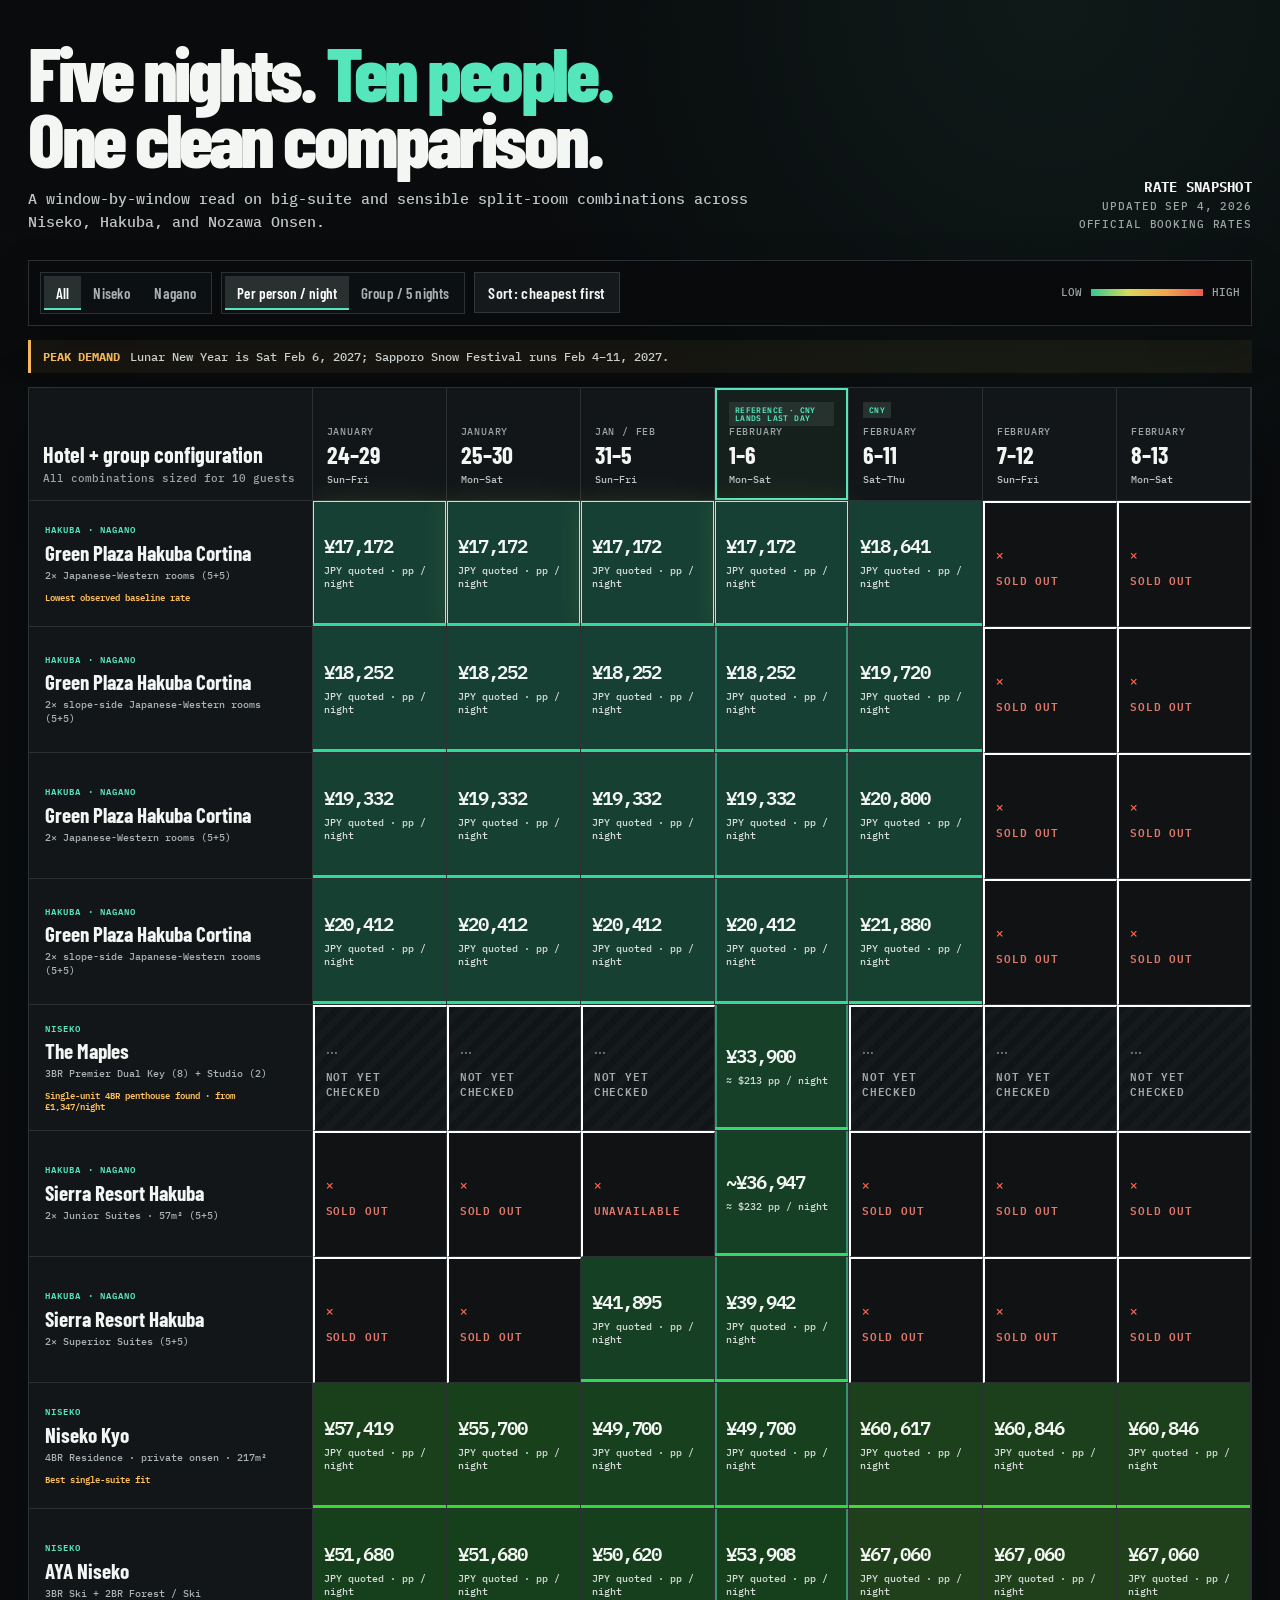
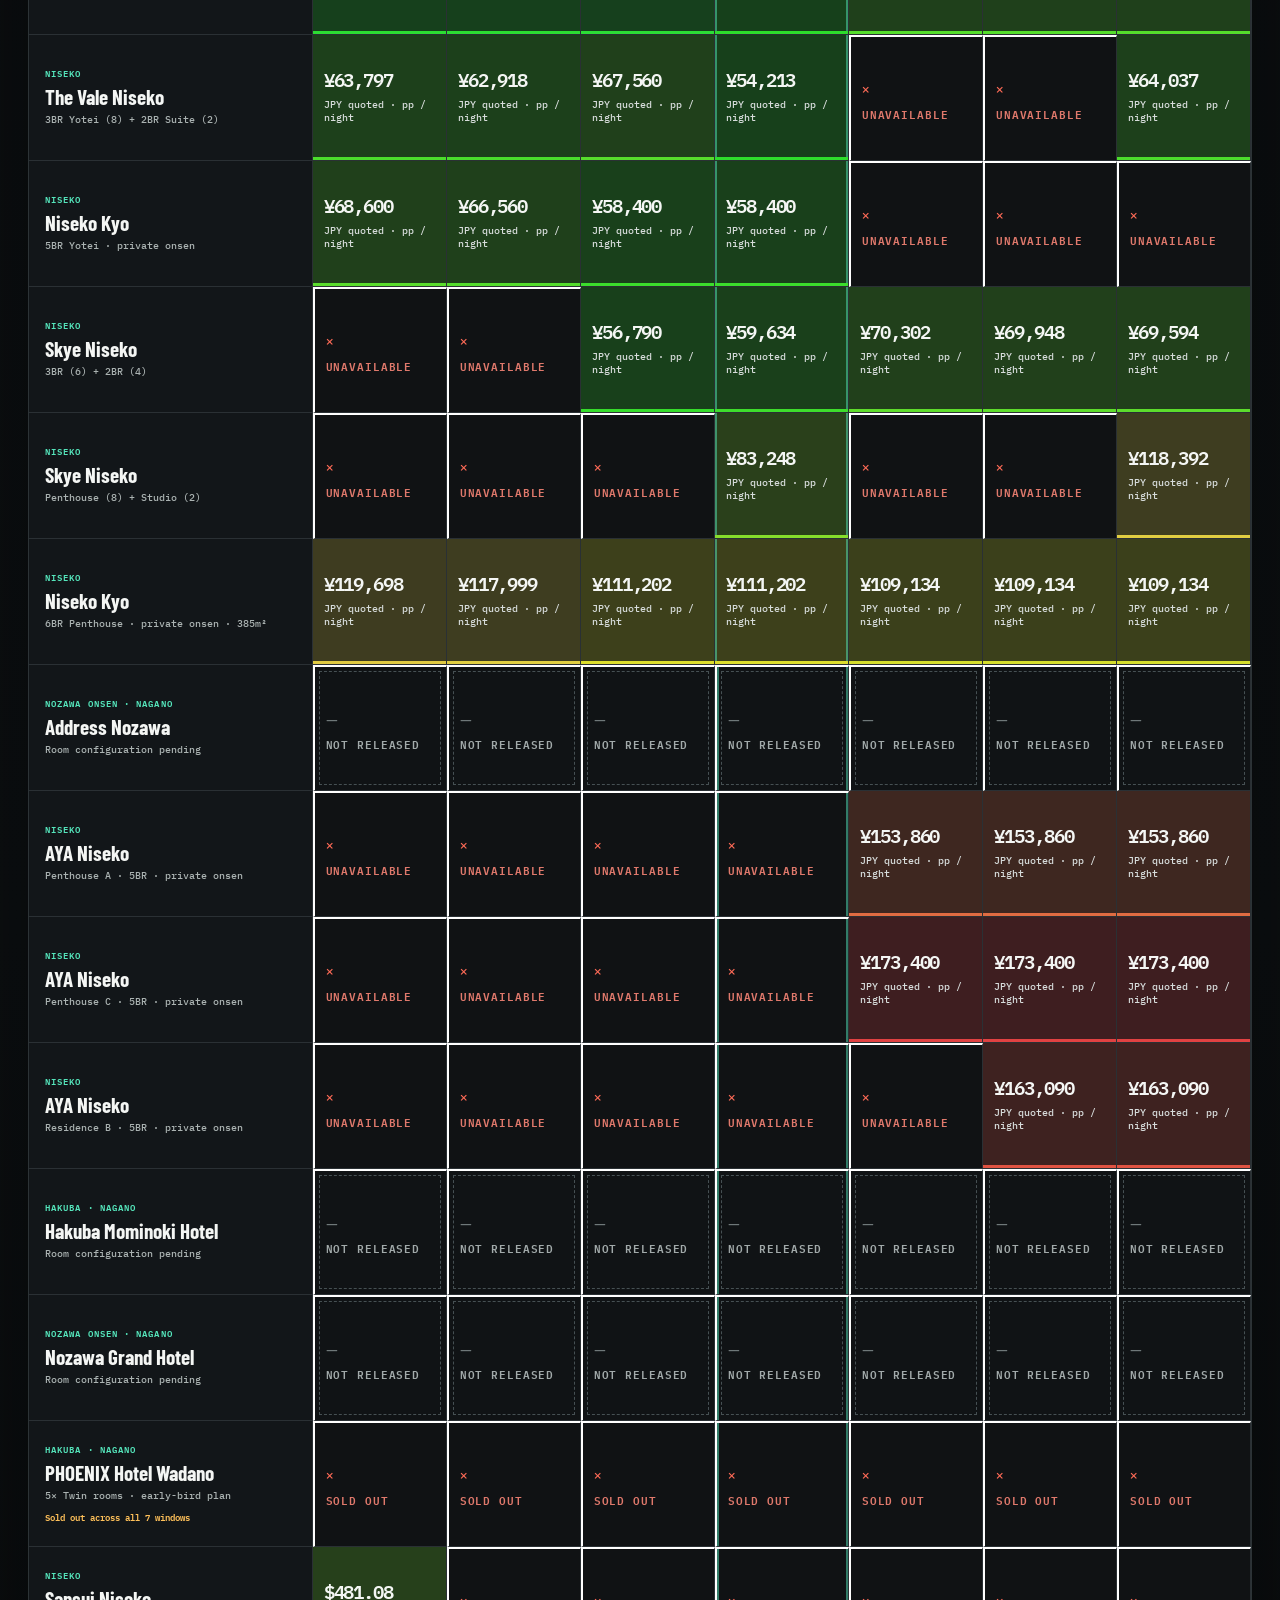
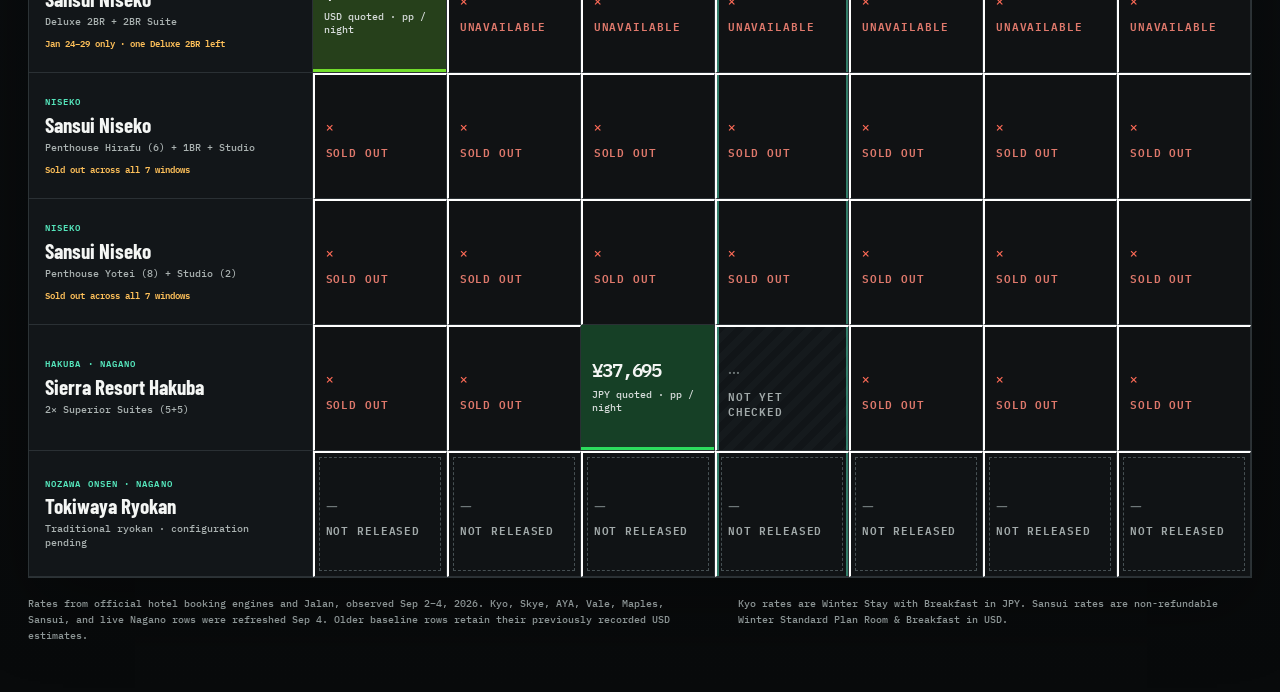
==== public/japow27/index.html @ 4ab43d2c "Add ski hotel price viewer page at /japow27 Serves the standalone HTML viewer from public/japow27/in" ====
<!doctype html>
<html lang="en">
<head>
  <meta charset="utf-8" />
  <meta name="viewport" content="width=device-width, initial-scale=1, viewport-fit=cover" />
  <meta name="color-scheme" content="dark" />
  <link rel="icon" href="data:," />
  <title>Ski Hotel Window Price Viewer</title>
  <link rel="preconnect" href="https://fonts.googleapis.com">
  <link rel="preconnect" href="https://fonts.gstatic.com" crossorigin>
  <link href="https://fonts.googleapis.com/css2?family=Barlow+Condensed:wght@500;600;700;800&family=IBM+Plex+Mono:wght@400;500;600&display=swap" rel="stylesheet">
  <style>
    :root{--bg:#090b0d;--panel:#111519;--ink:#f4f6f4;--muted:#9ca5a5;--line:#2a3034;--teal:#55e6bc;--lime:#c6f55f;--amber:#ffc15a;--red:#ff6b57;--sans:"Barlow Condensed",ui-sans-serif,system-ui,sans-serif;--mono:"IBM Plex Mono",ui-monospace,monospace}
    *{box-sizing:border-box}html{background:var(--bg)}body{margin:0;background:radial-gradient(circle at 82% 0%,rgba(40,94,77,.18),transparent 34rem),linear-gradient(#090b0d,#0b0e10 65%,#080a0b);color:var(--ink);font-family:var(--sans);min-height:100vh}button,select{font:inherit}button{color:inherit}.shell{width:min(1480px,100%);margin:0 auto;padding:38px 28px 48px}
    .intro{display:grid;grid-template-columns:minmax(0,1fr) auto;align-items:end;gap:24px;margin-bottom:26px}h1{font-size:clamp(42px,6vw,78px);line-height:.86;letter-spacing:-.045em;margin:0;max-width:820px;font-weight:800}h1 span{color:var(--teal)}.dek{margin:17px 0 0;max-width:720px;color:#c0c7c6;font:500 15px/1.55 var(--mono)}.snapshot{text-align:right;color:var(--muted);font:500 11px/1.6 var(--mono);text-transform:uppercase;letter-spacing:.08em}.snapshot strong{display:block;color:var(--ink);font-size:14px;letter-spacing:.02em}
    .controls{position:sticky;top:0;z-index:20;background:rgba(9,11,13,.9);backdrop-filter:blur(16px);border:1px solid var(--line);padding:11px;display:flex;align-items:center;justify-content:space-between;gap:12px;margin-bottom:14px;box-shadow:0 18px 45px rgba(0,0,0,.22)}.control-groups{display:flex;gap:9px;flex-wrap:wrap;align-items:center}.seg{display:inline-flex;padding:3px;background:#0d1012;border:1px solid #2b3235}.seg button{border:0;background:transparent;color:#a9b1b1;padding:8px 12px;cursor:pointer;font-size:15px;font-weight:600;letter-spacing:.01em}.seg button.active{background:#28312f;color:#fff;box-shadow:inset 0 -2px var(--teal)}.sort-btn{border:1px solid #30373a;background:#15191c;padding:10px 13px;cursor:pointer;font-weight:600;letter-spacing:.02em}.sort-btn:hover,.seg button:hover{color:var(--teal)}.legend{display:flex;align-items:center;gap:9px;color:var(--muted);font:500 11px/1 var(--mono);white-space:nowrap}.legend-bar{width:112px;height:7px;background:linear-gradient(90deg,#34c994,#d7da59,#f2a64d,#ef5a4d)}
    .peak-note{display:flex;align-items:center;gap:10px;border-left:3px solid var(--amber);padding:8px 12px;margin:0 0 14px;color:#d7dcdb;font:500 12px/1.45 var(--mono);background:rgba(255,193,90,.06)}.peak-note strong{color:var(--amber)}.mobile-window{display:none;margin-bottom:12px}.mobile-window label{display:block;color:var(--muted);font:600 11px/1 var(--mono);text-transform:uppercase;letter-spacing:.08em;margin-bottom:7px}.mobile-window select{width:100%;background:#171c20;color:#fff;border:1px solid #394246;padding:12px;font-family:var(--mono);font-size:13px}
    .grid-wrap{border:1px solid #2c3336;background:rgba(15,18,21,.92);box-shadow:0 30px 70px rgba(0,0,0,.3);overflow:clip}.hotel-grid{display:grid;grid-template-columns:minmax(270px,1.65fr) repeat(7,minmax(125px,.78fr));min-width:1180px}.corner,.window-head{min-height:96px;background:#121619;border-right:1px solid var(--line);border-bottom:1px solid var(--line);padding:14px}.corner{position:sticky;left:0;z-index:4;display:flex;flex-direction:column;justify-content:flex-end;background:#121619}.corner b{font-size:22px}.corner span{font:500 11px/1.4 var(--mono);color:var(--muted);margin-top:4px}.window-head{position:relative;display:flex;flex-direction:column;justify-content:flex-end}.window-head.reference{box-shadow:inset 0 0 0 2px var(--teal);background:#15201d}.window-head .month{color:var(--muted);font:500 10px/1.2 var(--mono);text-transform:uppercase;letter-spacing:.08em}.window-head .dates{font-size:24px;line-height:1;font-weight:700;margin-top:5px}.window-head .days{color:#bdc4c3;font:500 10px/1.3 var(--mono);margin-top:6px}.tag{align-self:flex-start;margin-bottom:auto;background:#26322e;color:var(--teal);padding:4px 6px;font:600 8px/1 var(--mono);text-transform:uppercase;letter-spacing:.05em}
    .row-label{position:sticky;left:0;z-index:3;min-height:126px;background:#121619;border-right:1px solid var(--line);border-bottom:1px solid var(--line);padding:15px 16px;display:flex;flex-direction:column;justify-content:center}.row-label .region{color:var(--teal);font:600 9px/1.2 var(--mono);letter-spacing:.12em;text-transform:uppercase}.row-label h2{font-size:21px;line-height:1.05;margin:7px 0 5px;font-weight:700}.row-label p{font:500 10px/1.35 var(--mono);color:#abb3b2;margin:0}.flag{margin-top:9px;color:var(--amber);font:600 9px/1.25 var(--mono)}
    .cell{min-height:126px;border-right:1px solid var(--line);border-bottom:1px solid var(--line);padding:11px;position:relative;display:flex;flex-direction:column;justify-content:center;align-items:flex-start;text-align:left;overflow:hidden}button.cell{width:100%;font-family:inherit;cursor:pointer}.cell.reference{box-shadow:inset 2px 0 rgba(85,230,188,.5),inset -2px 0 rgba(85,230,188,.5)}.cell.priced{border-top:0;border-left:0;background:color-mix(in srgb,var(--heat) 22%,#101416);transition:background .18s ease,filter .18s ease}.cell.priced::after{content:"";position:absolute;inset:auto 0 0;height:3px;background:var(--heat)}.cell.priced:hover,.cell.priced:focus-visible{background:color-mix(in srgb,var(--heat) 36%,#101416);outline:2px solid #fff;outline-offset:-2px;z-index:2}.cell.cheapest{box-shadow:inset 0 0 0 1px var(--lime),0 0 26px rgba(198,245,95,.12)}.cell .price{font:600 19px/1 var(--mono);letter-spacing:-.055em;white-space:nowrap}.cell .approx{font:500 10px/1.3 var(--mono);color:#d7dcdb;margin-top:8px}.cell .state{font:600 11px/1.35 var(--mono);text-transform:uppercase;letter-spacing:.08em;color:#a2aaaa}.cell .state-icon{font-size:20px;margin-bottom:7px;color:#6f7879}.cell.checking{background:repeating-linear-gradient(135deg,#111518 0,#111518 7px,#151a1d 7px,#151a1d 14px)}.cell.unreleased{background:#101315;outline:1px dashed #465053;outline-offset:-7px}.cell.soldout,.cell.unavailable{background:#101214}.cell.soldout .state,.cell.unavailable .state{color:#e0796c}.cell.soldout .state-icon,.cell.unavailable .state-icon{color:var(--red)}.empty{display:none;padding:40px;text-align:center;color:var(--muted);font:500 13px/1.5 var(--mono)}.empty.show{display:block}
    footer{display:flex;justify-content:space-between;gap:30px;margin-top:18px;color:#8d9696;font:500 10px/1.6 var(--mono)}footer p{margin:0;max-width:680px}.detail-backdrop{position:fixed;inset:0;background:rgba(0,0,0,.67);z-index:50;opacity:0;visibility:hidden;pointer-events:none;transition:opacity .2s,visibility 0s .2s}.detail-backdrop.open{opacity:1;visibility:visible;pointer-events:auto;transition:opacity .2s}.detail{position:absolute;right:0;top:0;width:min(520px,100%);height:100%;background:#111518;border-left:1px solid #394246;box-shadow:-24px 0 70px rgba(0,0,0,.48);padding:26px;overflow:auto;transform:translateX(100%);transition:transform .25s ease}.open .detail{transform:none}.close{float:right;width:38px;height:38px;border:1px solid #3a4245;background:#161b1e;cursor:pointer;font:500 20px/1 var(--mono)}.detail-kicker{color:var(--teal);font:600 10px/1 var(--mono);letter-spacing:.12em;text-transform:uppercase;margin:8px 0 14px}.detail h2{font-size:40px;line-height:.95;margin:0 50px 8px 0;letter-spacing:-.025em}.detail .config{font:500 13px/1.5 var(--mono);color:#b6bdbc;margin:0 0 24px}.detail-hero{border-top:1px solid #394246;border-bottom:1px solid #394246;padding:21px 0;margin-bottom:20px}.detail-hero .big{font:600 34px/1 var(--mono);color:var(--ink);letter-spacing:-.05em}.detail-hero .sub{margin-top:9px;font:500 11px/1.4 var(--mono);color:#aeb7b5}.facts{display:grid;grid-template-columns:1fr 1fr;gap:1px;background:#2a3034;border:1px solid #2a3034}.fact{background:#14191c;padding:14px;min-height:84px}.fact span{display:block;color:#7f8989;font:600 9px/1.2 var(--mono);letter-spacing:.08em;text-transform:uppercase;margin-bottom:8px}.fact b{display:block;font:500 13px/1.42 var(--mono);color:#e6e9e8}.detail-note{margin-top:20px;background:#1b201f;border-left:3px solid var(--amber);padding:14px;font:500 12px/1.55 var(--mono);color:#cbd1d0}.status-detail{padding:28px 0;border-top:1px solid #333a3d;font:600 18px/1.5 var(--mono);color:#d9dedd}
    @media(max-width:900px){.shell{padding:24px 14px 36px}.intro{grid-template-columns:1fr}.snapshot{text-align:left}.snapshot strong{display:inline;margin-right:7px}.controls{position:static;align-items:stretch;flex-direction:column}.legend{padding:4px 2px}.mobile-window{display:block}.grid-wrap{overflow:visible;border:0;background:transparent;box-shadow:none}.hotel-grid{display:grid;grid-template-columns:minmax(0,1fr) 132px;min-width:0;border:1px solid var(--line)}.corner{position:static;grid-column:1/-1;min-height:70px;padding:12px}.corner b{font-size:18px}.window-head{display:none}.row-label{position:static;min-width:0;min-height:118px;padding:13px}.row-label h2{font-size:19px}.row-label p{overflow-wrap:anywhere}.cell{display:none;min-width:0;min-height:118px;padding:10px}.cell.mobile-active{display:flex}.cell .price{font-size:16px}.cell .approx{font-size:9px}footer{flex-direction:column;gap:10px}.detail{padding:20px}.detail h2{font-size:34px}.facts{grid-template-columns:1fr}}
    @media(max-width:520px){h1{font-size:44px}.dek{font-size:12px}.seg{width:100%;display:grid;grid-auto-flow:column;grid-auto-columns:1fr}.seg button{padding:8px 5px;font-size:13px}.sort-btn{width:100%}.peak-note{align-items:flex-start}.legend-bar{width:90px}.hotel-grid{grid-template-columns:minmax(0,1fr) 118px}.row-label h2{font-size:18px}.row-label p{font-size:9px}.cell .price{font-size:14px;letter-spacing:-.07em}}
    @media(prefers-reduced-motion:reduce){*{scroll-behavior:auto!important;transition:none!important}}
  </style>
</head>
<body>
<main class="shell">
  <section class="intro"><div><h1>Five nights. <span>Ten people.</span><br>One clean comparison.</h1><p class="dek">A window-by-window read on big-suite and sensible split-room combinations across Niseko, Hakuba, and Nozawa Onsen.</p></div><div class="snapshot"><strong>Rate snapshot</strong>Updated Sep 4, 2026<br>Official booking rates</div></section>
  <section class="controls" aria-label="Viewer controls"><div class="control-groups"><div class="seg" aria-label="Region filter"><button class="active" data-region="all">All</button><button data-region="niseko">Niseko</button><button data-region="nagano">Nagano</button></div><div class="seg" aria-label="Value display"><button class="active" data-view="pp">Per person / night</button><button data-view="total">Group / 5 nights</button></div><button class="sort-btn" id="sortBtn">Sort: cheapest first</button></div><div class="legend" aria-label="Price heat legend"><span>LOW</span><span class="legend-bar"></span><span>HIGH</span></div></section>
  <p class="peak-note"><strong>PEAK DEMAND</strong><span>Lunar New Year is Sat Feb 6, 2027; Sapporo Snow Festival runs Feb 4–11, 2027.</span></p>
  <div class="mobile-window"><label for="windowSelect">Date window shown</label><select id="windowSelect"></select></div>
  <section class="grid-wrap"><div class="hotel-grid" id="grid" aria-label="Hotel price comparison"></div><div class="empty" id="empty">No hotels match this filter.</div></section>
  <footer><p>Rates from official hotel booking engines and Jalan, observed Sep 2–4, 2026. Kyo, Skye, AYA, Vale, Maples, Sansui, and live Nagano rows were refreshed Sep 4. Older baseline rows retain their previously recorded USD estimates.</p><p>Kyo rates are Winter Stay with Breakfast in JPY. Sansui rates are non-refundable Winter Standard Plan Room &amp; Breakfast in USD.</p></footer>
</main>
<div class="detail-backdrop" id="backdrop" aria-hidden="true"><aside class="detail" role="dialog" aria-modal="true" aria-labelledby="detailTitle"><button class="close" id="closeDetail" aria-label="Close detail panel">×</button><div id="detailContent"></div></aside></div>
<script>
const FX=159;
const windows=[
{id:'jan24',month:'January',dates:'24–29',days:'Sun–Fri',full:'Jan 24–29, 2027'},
{id:'jan25',month:'January',dates:'25–30',days:'Mon–Sat',full:'Jan 25–30, 2027'},
{id:'jan31',month:'Jan / Feb',dates:'31–5',days:'Sun–Fri',full:'Jan 31–Feb 5, 2027'},
{id:'feb1',month:'February',dates:'1–6',days:'Mon–Sat',full:'Feb 1–6, 2027',tag:'Reference · CNY lands last day',reference:true},
{id:'feb6',month:'February',dates:'6–11',days:'Sat–Thu',full:'Feb 6–11, 2027',tag:'CNY'},
{id:'feb7',month:'February',dates:'7–12',days:'Sun–Fri',full:'Feb 7–12, 2027'},
{id:'feb8',month:'February',dates:'8–13',days:'Mon–Sat',full:'Feb 8–13, 2027'}];
const checking=()=>Object.fromEntries(windows.map(w=>[w.id,{state:'checking'}]));
const notReleased=()=>Object.fromEntries(windows.map(w=>[w.id,{state:'unreleased'}]));
const rows=[
{id:'maples',hotel:'The Maples',config:'3BR Premier Dual Key (8) + Studio (2)',region:'niseko',place:'Niseko',meta:'10 guests · split 8+2 · no on-site onsen',flag:'Single-unit 4BR penthouse found · from £1,347/night',meals:'Breakfast included',terms:'Not captured in this rate snapshot',observed:'Sep 4, 2026',note:'A key new option is the 307m² 4BR Yotei Penthouse Residence Dual Key, max 10, from £1,347/night. The 3BR Premier Dual Key, max 8, starts at £620/night and studios at £161–£203/night (roughly £781–£791 combined). Exact dated JPY rates were blocked, so the heatmap retains only the verified Feb 1–6 JPY baseline.',cells:{...checking(),feb1:{state:'priced',currency:'JPY',pp:33900,total:1695000,night:339000,usd:213}}},
{id:'kyo4',hotel:'Niseko Kyo',config:'4BR Residence · private onsen · 217m²',region:'niseko',place:'Niseko',meta:'Standard 8 / 10 guests with surcharge · one unit',flag:'Best single-suite fit',meals:'Winter Stay with Breakfast',terms:'20% non-refundable at booking; 80% due 60 days prior',currencyNote:'JPY',minimumStay:'5 nights or less',inventoryNote:'No “only X left” counter shown',observed:'Sep 4, 2026 · 07:58 UTC',note:'The 4BR price includes the 10-guest surcharge: ¥12,000 per extra guest per night above standard occupancy, or ¥120,000 over five nights.',cells:{jan24:{state:'priced',currency:'JPY',pp:57419.2,total:2870960,night:574192,usd:361},jan25:{state:'priced',currency:'JPY',pp:55700,total:2785000,night:557000,usd:350},jan31:{state:'priced',currency:'JPY',pp:49700,total:2485000,night:497000,usd:313},feb1:{state:'priced',currency:'JPY',pp:49700,total:2485000,night:497000,usd:313},feb6:{state:'priced',currency:'JPY',pp:60616.8,total:3030840,night:606168,usd:381},feb7:{state:'priced',currency:'JPY',pp:60846,total:3042300,night:608460,usd:383},feb8:{state:'priced',currency:'JPY',pp:60846,total:3042300,night:608460,usd:383}}},
{id:'kyo5',hotel:'Niseko Kyo',config:'5BR Yotei · private onsen',region:'niseko',place:'Niseko',meta:'Standard 10 · one unit · no guest surcharge',meals:'Winter Stay with Breakfast',terms:'20% non-refundable at booking; 80% due 60 days prior',currencyNote:'JPY',minimumStay:'5 nights or less',inventoryNote:'No “only X left” counter shown',observed:'Sep 4, 2026 · 07:58 UTC',note:'Single residence configured for ten guests. The 5BR Yotei was sold out or blocked for the Feb 6–13 peak windows.',cells:{jan24:{state:'priced',currency:'JPY',pp:68600,total:3430000,night:686000,usd:431},jan25:{state:'priced',currency:'JPY',pp:66560,total:3328000,night:665600,usd:419},jan31:{state:'priced',currency:'JPY',pp:58400,total:2920000,night:584000,usd:367},feb1:{state:'priced',currency:'JPY',pp:58400,total:2920000,night:584000,usd:367},feb6:{state:'unavailable'},feb7:{state:'unavailable'},feb8:{state:'unavailable'}}},
{id:'kyo6',hotel:'Niseko Kyo',config:'6BR Penthouse · private onsen · 385m²',region:'niseko',place:'Niseko',meta:'Sleeps 12–14 · one unit · no guest surcharge',meals:'Winter Stay with Breakfast',terms:'20% non-refundable at booking; 80% due 60 days prior',currencyNote:'JPY',minimumStay:'5 nights or less',inventoryNote:'No “only X left” counter shown',observed:'Sep 4, 2026 · 07:58 UTC',note:'Largest single-unit option in the comparison.',cells:{jan24:{state:'priced',currency:'JPY',pp:119698,total:5984900,night:1196980,usd:753},jan25:{state:'priced',currency:'JPY',pp:117998.8,total:5899940,night:1179988,usd:742},jan31:{state:'priced',currency:'JPY',pp:111202,total:5560100,night:1112020,usd:699},feb1:{state:'priced',currency:'JPY',pp:111202,total:5560100,night:1112020,usd:699},feb6:{state:'priced',currency:'JPY',pp:109134,total:5456700,night:1091340,usd:686},feb7:{state:'priced',currency:'JPY',pp:109134,total:5456700,night:1091340,usd:686},feb8:{state:'priced',currency:'JPY',pp:109134,total:5456700,night:1091340,usd:686}}},
{id:'aya',hotel:'AYA Niseko',config:'3BR Ski + 2BR Forest / Ski',region:'niseko',place:'Niseko',meta:'10 guests · split suites',meals:'Breakfast included',terms:'Not captured in this rate snapshot',quoteOnly:true,observed:'Sep 4, 2026',note:'The 2BR Forest was unavailable Jan 24–30, so the Jan windows use the 2BR Ski alternative. From Jan 31 onward, the quoted combo is 3BR Ski + 2BR Forest.',cells:{jan24:{state:'priced',currency:'JPY',pp:51680,total:2584000,night:516800,usd:325},jan25:{state:'priced',currency:'JPY',pp:51680,total:2584000,night:516800,usd:325},jan31:{state:'priced',currency:'JPY',pp:50620,total:2531000,night:506200,usd:318},feb1:{state:'priced',currency:'JPY',pp:53908,total:2695400,night:539080,usd:339},feb6:{state:'priced',currency:'JPY',pp:67060,total:3353000,night:670600,usd:422},feb7:{state:'priced',currency:'JPY',pp:67060,total:3353000,night:670600,usd:422},feb8:{state:'priced',currency:'JPY',pp:67060,total:3353000,night:670600,usd:422}}},
{id:'ayapenta',hotel:'AYA Niseko',config:'Penthouse A · 5BR · private onsen',region:'niseko',place:'Niseko',meta:'Max 10 · one unit · lift passes Feb 5–14',meals:'Breakfast included',terms:'Not captured in this rate snapshot',quoteOnly:true,observed:'Sep 4, 2026',note:'Unavailable across the January windows and Feb 1–6 baseline; available for the three peak windows.',cells:{jan24:{state:'unavailable'},jan25:{state:'unavailable'},jan31:{state:'unavailable'},feb1:{state:'unavailable'},feb6:{state:'priced',currency:'JPY',pp:153860,total:7693000,night:1538600,usd:968},feb7:{state:'priced',currency:'JPY',pp:153860,total:7693000,night:1538600,usd:968},feb8:{state:'priced',currency:'JPY',pp:153860,total:7693000,night:1538600,usd:968}}},
{id:'ayapentc',hotel:'AYA Niseko',config:'Penthouse C · 5BR · private onsen',region:'niseko',place:'Niseko',meta:'Max 10 · one unit · lift passes Feb 5–14',meals:'Breakfast included',terms:'Not captured in this rate snapshot',quoteOnly:true,observed:'Sep 4, 2026',note:'Unavailable across the January windows and Feb 1–6 baseline; available for the three peak windows.',cells:{jan24:{state:'unavailable'},jan25:{state:'unavailable'},jan31:{state:'unavailable'},feb1:{state:'unavailable'},feb6:{state:'priced',currency:'JPY',pp:173400,total:8670000,night:1734000,usd:1091},feb7:{state:'priced',currency:'JPY',pp:173400,total:8670000,night:1734000,usd:1091},feb8:{state:'priced',currency:'JPY',pp:173400,total:8670000,night:1734000,usd:1091}}},
{id:'ayaresb',hotel:'AYA Niseko',config:'Residence B · 5BR · private onsen',region:'niseko',place:'Niseko',meta:'Max 10 · one unit · lift passes Feb 5–14',meals:'Breakfast included',terms:'Not captured in this rate snapshot',quoteOnly:true,observed:'Sep 4, 2026',note:'Residence B appeared from Feb 7 onward. Residence A was available Feb 6–13 at ¥1,132,200/night but sleeps only 8, so it is not a standalone 10-person option.',cells:{jan24:{state:'unavailable'},jan25:{state:'unavailable'},jan31:{state:'unavailable'},feb1:{state:'unavailable'},feb6:{state:'unavailable'},feb7:{state:'priced',currency:'JPY',pp:163090,total:8154500,night:1630900,usd:1026},feb8:{state:'priced',currency:'JPY',pp:163090,total:8154500,night:1630900,usd:1026}}},
{id:'vale',hotel:'The Vale Niseko',config:'3BR Yotei (8) + 2BR Suite (2)',region:'niseko',place:'Niseko',meta:'10 guests · split 8+2 · no 4BR unit',meals:'Breakfast included',terms:'Not captured in this rate snapshot',quoteOnly:true,observed:'Sep 4, 2026',note:'No 4BR/10-guest unit exists at The Vale. Rates with a single-guest variant were ¥619,000/night on Jan 24–29, ¥656,000 on Jan 31–Feb 5, and ¥616,608 on Feb 8–13. The onsen 3BR alone was available Jan 24–30 from ¥380,000/night, Jan 31–Feb 5 and Feb 8–13 at ¥402,192/night, but it still needs a second unit for ten.',cells:{jan24:{state:'priced',currency:'JPY',pp:63797,total:3189850,night:637970,usd:401},jan25:{state:'priced',currency:'JPY',pp:62917.6,total:3145880,night:629176,usd:396},jan31:{state:'priced',currency:'JPY',pp:67560,total:3378000,night:675600,usd:425},feb1:{state:'priced',currency:'JPY',pp:54213,total:2710640,night:542128,usd:341},feb6:{state:'unavailable'},feb7:{state:'unavailable'},feb8:{state:'priced',currency:'JPY',pp:64036.8,total:3201840,night:640368,usd:403}}},
{id:'skye32',hotel:'Skye Niseko',config:'3BR (6) + 2BR (4)',region:'niseko',place:'Niseko',meta:'10 guests · split 6+4 · no single unit sleeps 10',meals:'Breakfast included',terms:'Not captured in this rate snapshot',quoteOnly:true,observed:'Sep 4, 2026',note:'The largest Skye unit sleeps 8, so this is the practical 10-person split.',cells:{jan24:{state:'unavailable'},jan25:{state:'unavailable'},jan31:{state:'priced',currency:'JPY',pp:56790,total:2839500,night:567900,usd:357},feb1:{state:'priced',currency:'JPY',pp:59634,total:2981700,night:596340,usd:375},feb6:{state:'priced',currency:'JPY',pp:70302,total:3515100,night:703020,usd:442},feb7:{state:'priced',currency:'JPY',pp:69948,total:3497400,night:699480,usd:440},feb8:{state:'priced',currency:'JPY',pp:69594,total:3479700,night:695940,usd:438}}},
{id:'skyepent',hotel:'Skye Niseko',config:'Penthouse (8) + Studio (2)',region:'niseko',place:'Niseko',meta:'Private rooftop onsen · split 8+2',meals:'Breakfast included',terms:'Not captured in this rate snapshot',quoteOnly:true,observed:'Sep 4, 2026',note:'Available Feb 8–13 with the cheapest Studio at ¥1,183,920/night; the Yotei View Studio combination was ¥1,216,120/night.',cells:{jan24:{state:'unavailable'},jan25:{state:'unavailable'},jan31:{state:'unavailable'},feb1:{state:'priced',currency:'JPY',pp:83248,total:4162400,night:832480,usd:523},feb6:{state:'unavailable'},feb7:{state:'unavailable'},feb8:{state:'priced',currency:'JPY',pp:118392,total:5919600,night:1183920,usd:745}}},
{id:'sansuidx2',hotel:'Sansui Niseko',config:'Deluxe 2BR + 2BR Suite',region:'niseko',place:'Niseko',meta:'Sleeps 9–10 counting one extra bed · two-unit split · USD rate',flag:'Jan 24–29 only · one Deluxe 2BR left',meals:'Winter Standard Plan Room & Breakfast',terms:'Non-refundable',currencyNote:'USD',observed:'Sep 4, 2026',note:'The Deluxe 2BR is 130m² and sleeps 5 with an extra bed. No Deluxe 3BR exists; the closest is a Three Bedroom Suite sleeping 7, which was not bookable. From Jan 25 onward, the only online combo found was Studio + 1BR, sleeping 4 total, so it cannot fit the 10-person group.',cells:{jan24:{state:'priced',currency:'USD',pp:481.079,total:24053.95,night:4810.79,usd:481.079},jan25:{state:'unavailable'},jan31:{state:'unavailable'},feb1:{state:'unavailable'},feb6:{state:'unavailable'},feb7:{state:'unavailable'},feb8:{state:'unavailable'}}},
{id:'sansuih',hotel:'Sansui Niseko',config:'Penthouse Hirafu (6) + 1BR + Studio',region:'niseko',place:'Niseko',meta:'10 guests · three-unit split · USD rate',flag:'Sold out across all 7 windows',meals:'Winter Standard Plan Room & Breakfast',terms:'Non-refundable',currencyNote:'USD',observed:'Sep 4, 2026',note:'The Hirafu penthouse was sold out across every checked window. The remaining Studio + 1BR inventory in W2–W7 sleeps only 4 total and cannot accommodate the group online.',cells:{jan24:{state:'soldout'},jan25:{state:'soldout'},jan31:{state:'soldout'},feb1:{state:'soldout'},feb6:{state:'soldout'},feb7:{state:'soldout'},feb8:{state:'soldout'}}},
{id:'sansuiy',hotel:'Sansui Niseko',config:'Penthouse Yotei (8) + Studio (2)',region:'niseko',place:'Niseko',meta:'10 guests · split 8+2 · USD rate',flag:'Sold out across all 7 windows',meals:'Winter Standard Plan Room & Breakfast',terms:'Non-refundable',currencyNote:'USD',observed:'Sep 4, 2026',note:'The Yotei penthouse was sold out across every checked window. No Deluxe 3BR exists; the closest Three Bedroom Suite sleeps 7 and was not bookable.',cells:{jan24:{state:'soldout'},jan25:{state:'soldout'},jan31:{state:'soldout'},feb1:{state:'soldout'},feb6:{state:'soldout'},feb7:{state:'soldout'},feb8:{state:'soldout'}}},
{id:'greenbf',hotel:'Green Plaza Hakuba Cortina',config:'2× Japanese-Western rooms (5+5)',region:'nagano',place:'Hakuba · Nagano',meta:'True ski-in/ski-out · onsen · breakfast',flag:'Lowest observed baseline rate',meals:'Breakfast included',terms:'Not captured in this rate snapshot',quoteOnly:true,observed:'Sep 4, 2026',note:'Jan 31–Feb 5 showed three rooms left for this base category. Feb 7–13 was sold out.',cells:{jan24:{state:'priced',currency:'JPY',pp:17172,total:858600,night:171720,usd:108},jan25:{state:'priced',currency:'JPY',pp:17172,total:858600,night:171720,usd:108},jan31:{state:'priced',currency:'JPY',pp:17172,total:858600,night:171720,usd:108},feb1:{state:'priced',currency:'JPY',pp:17172,total:858600,night:171720,usd:108},feb6:{state:'priced',currency:'JPY',pp:18640.8,total:932040,night:186408,usd:117},feb7:{state:'soldout'},feb8:{state:'soldout'}}},
{id:'greenbfslope',hotel:'Green Plaza Hakuba Cortina',config:'2× slope-side Japanese-Western rooms (5+5)',region:'nagano',place:'Hakuba · Nagano',meta:'True ski-in/ski-out · onsen · breakfast',meals:'Breakfast included',terms:'Not captured in this rate snapshot',quoteOnly:true,observed:'Sep 4, 2026',note:'Jan 31–Feb 5 showed one slope-side room left. Feb 7–13 was sold out.',cells:{jan24:{state:'priced',currency:'JPY',pp:18252,total:912600,night:182520,usd:115},jan25:{state:'priced',currency:'JPY',pp:18252,total:912600,night:182520,usd:115},jan31:{state:'priced',currency:'JPY',pp:18252,total:912600,night:182520,usd:115},feb1:{state:'priced',currency:'JPY',pp:18252,total:912600,night:182520,usd:115},feb6:{state:'priced',currency:'JPY',pp:19720,total:986000,night:197200,usd:124},feb7:{state:'soldout'},feb8:{state:'soldout'}}},
{id:'greenhb',hotel:'Green Plaza Hakuba Cortina',config:'2× Japanese-Western rooms (5+5)',region:'nagano',place:'Hakuba · Nagano',meta:'True ski-in/ski-out · onsen · half-board',meals:'Dinner + breakfast buffet',terms:'Not captured in this rate snapshot',quoteOnly:true,observed:'Sep 4, 2026',note:'The same 5+5 room arrangement with dinner added. Feb 7–13 was sold out.',cells:{jan24:{state:'priced',currency:'JPY',pp:19332,total:966600,night:193320,usd:122},jan25:{state:'priced',currency:'JPY',pp:19332,total:966600,night:193320,usd:122},jan31:{state:'priced',currency:'JPY',pp:19332,total:966600,night:193320,usd:122},feb1:{state:'priced',currency:'JPY',pp:19332,total:966600,night:193320,usd:122},feb6:{state:'priced',currency:'JPY',pp:20800,total:1040000,night:208000,usd:131},feb7:{state:'soldout'},feb8:{state:'soldout'}}},
{id:'greenhbslope',hotel:'Green Plaza Hakuba Cortina',config:'2× slope-side Japanese-Western rooms (5+5)',region:'nagano',place:'Hakuba · Nagano',meta:'True ski-in/ski-out · onsen · half-board',meals:'Dinner + breakfast buffet',terms:'Not captured in this rate snapshot',quoteOnly:true,observed:'Sep 4, 2026',note:'Slope-side 5+5 room arrangement with dinner and breakfast. Feb 7–13 was sold out.',cells:{jan24:{state:'priced',currency:'JPY',pp:20412,total:1020600,night:204120,usd:128},jan25:{state:'priced',currency:'JPY',pp:20412,total:1020600,night:204120,usd:128},jan31:{state:'priced',currency:'JPY',pp:20412,total:1020600,night:204120,usd:128},feb1:{state:'priced',currency:'JPY',pp:20412,total:1020600,night:204120,usd:128},feb6:{state:'priced',currency:'JPY',pp:21880,total:1094000,night:218800,usd:138},feb7:{state:'soldout'},feb8:{state:'soldout'}}},
{id:'sierraj',hotel:'Sierra Resort Hakuba',config:'2× Junior Suites · 57m² (5+5)',region:'nagano',place:'Hakuba · Nagano',meta:'Private open-air baths · half-board',meals:'Half-board',terms:'Not captured in this rate snapshot',observed:'Sep 4, 2026',note:'Bedding beyond the first two guests in each suite was not verified. The Sep 4 neighboring-window check found Sierra sold out Jan 24–30 and Feb 6–13; only Superior Suites appeared Jan 31–Feb 5.',cells:{jan24:{state:'soldout'},jan25:{state:'soldout'},jan31:{state:'unavailable'},feb1:{state:'priced',currency:'JPY',pp:36947,total:1847350,night:369470,usd:232,approx:true},feb6:{state:'soldout'},feb7:{state:'soldout'},feb8:{state:'soldout'}}},
{id:'sierras',hotel:'Sierra Resort Hakuba',config:'2× Superior Suites (5+5)',region:'nagano',place:'Hakuba · Nagano',meta:'10 guests · half-board · one-suite online reservation limit',meals:'Half-board',terms:'Not captured in this rate snapshot',quoteOnly:true,observed:'Sep 4, 2026',note:'The online engine limits each reservation to one suite, so the group requires two reservations. Feb 7–13 sold-out status is inferred from the adjacent sold-out checks.',cells:{jan24:{state:'soldout'},jan25:{state:'soldout'},jan31:{state:'priced',currency:'JPY',pp:41895,total:2094750,night:418950,usd:263},feb1:{state:'priced',currency:'JPY',pp:39942,total:1997100,night:399420,usd:251},feb6:{state:'soldout'},feb7:{state:'soldout'},feb8:{state:'soldout'}}},
{id:'sierrasbf',hotel:'Sierra Resort Hakuba',config:'2× Superior Suites (5+5)',region:'nagano',place:'Hakuba · Nagano',meta:'10 guests · breakfast only · one-suite online reservation limit',meals:'Breakfast included',terms:'Not captured in this rate snapshot',quoteOnly:true,observed:'Sep 4, 2026',note:'Available Jan 31–Feb 5 at ¥37,695 per person/night. Other alternate windows were sold out; Feb 7–13 status is inferred from adjacent checks.',cells:{jan24:{state:'soldout'},jan25:{state:'soldout'},jan31:{state:'priced',currency:'JPY',pp:37695,total:1884750,night:376950,usd:237},feb1:{state:'checking'},feb6:{state:'soldout'},feb7:{state:'soldout'},feb8:{state:'soldout'}}},
{id:'phoenix',hotel:'PHOENIX Hotel Wadano',config:'5× Twin rooms · early-bird plan',region:'nagano',place:'Hakuba · Nagano',meta:'10 guests · breakfast · reference ¥64,024/room/night',flag:'Sold out across all 7 windows',meals:'Breakfast included',terms:'Early-bird plan; full terms not captured',observed:'Sep 4, 2026',note:'Sold out across all six neighboring windows and the Feb 1–6 baseline. If inventory reappears, the baseline reference was ¥32,012 per person/night and ¥1,600,600 for five nights.',cells:{jan24:{state:'soldout'},jan25:{state:'soldout'},jan31:{state:'soldout'},feb1:{state:'soldout',refPP:32012,refUSD:201,refTotal:1600600},feb6:{state:'soldout'},feb7:{state:'soldout'},feb8:{state:'soldout'}}},
{id:'tokiwaya',hotel:'Tokiwaya Ryokan',config:'Traditional ryokan · configuration pending',region:'nagano',place:'Nozawa Onsen · Nagano',meta:'Short rolling booking window',meals:'Not yet available',terms:'Not yet available',note:'February 2027 inventory had not been released.',cells:notReleased()},
{id:'nozawagrand',hotel:'Nozawa Grand Hotel',config:'Room configuration pending',region:'nagano',place:'Nozawa Onsen · Nagano',meta:'Short rolling booking window',meals:'Not yet available',terms:'Not yet available',note:'February 2027 inventory had not been released.',cells:notReleased()},
{id:'address',hotel:'Address Nozawa',config:'Room configuration pending',region:'nagano',place:'Nozawa Onsen · Nagano',meta:'Short rolling booking window',meals:'Not yet available',terms:'Not yet available',note:'February 2027 inventory had not been released.',cells:notReleased()},
{id:'mominoki',hotel:'Hakuba Mominoki Hotel',config:'Room configuration pending',region:'nagano',place:'Hakuba · Nagano',meta:'Short rolling booking window',meals:'Not yet available',terms:'Not yet available',note:'February 2027 inventory had not been released.',cells:notReleased()}
];
let region='all',view='pp',sort='cheap',mobileWindow='feb1';
const money=(n,c,dec=0)=>c==='USD'?'$'+n.toLocaleString('en-US',{minimumFractionDigits:dec,maximumFractionDigits:dec}):'¥'+Math.round(n).toLocaleString('en-US');
const baseline=r=>r.cells.feb1.state==='priced'?r.cells.feb1.usd:Infinity;
function sortedRows(){return [...rows].sort((a,b)=>sort==='cheap'?(baseline(a)-baseline(b)||a.hotel.localeCompare(b.hotel)):a.hotel.localeCompare(b.hotel)||baseline(a)-baseline(b))}
function heat(usd){const t=Math.min(1,Math.max(0,(usd-108)/(1064-108))),h=158-(158*t);return `hsl(${h} 72% ${t>.65?57:52}%)`}
function render(){const grid=document.getElementById('grid');grid.innerHTML='';const corner=document.createElement('div');corner.className='corner';corner.innerHTML='<b>Hotel + group configuration</b><span>All combinations sized for 10 guests</span>';grid.append(corner);windows.forEach(w=>{const h=document.createElement('div');h.className='window-head'+(w.reference?' reference':'');h.innerHTML=`${w.tag?`<span class="tag">${w.tag}</span>`:''}<span class="month">${w.month}</span><span class="dates">${w.dates}</span><span class="days">${w.days}</span>`;grid.append(h)});const filtered=sortedRows().filter(r=>region==='all'||r.region===region);document.getElementById('empty').classList.toggle('show',!filtered.length);filtered.forEach(r=>{const label=document.createElement('div');label.className='row-label';label.innerHTML=`<span class="region">${r.place}</span><h2>${r.hotel}</h2><p>${r.config}</p>${r.flag?`<span class="flag">${r.flag}</span>`:''}`;grid.append(label);windows.forEach(w=>{const c=r.cells[w.id],el=document.createElement('button');el.className=`cell ${c.state}${w.reference?' reference':''}${w.id===mobileWindow?' mobile-active':''}`;if(c.state==='priced'){el.style.setProperty('--heat',heat(c.usd));if(c.usd===108)el.classList.add('cheapest');const primary=view==='pp'?money(c.pp,c.currency,c.currency==='USD'?2:0):money(c.total,c.currency,c.currency==='USD'?2:0);const jpyOnly=r.quoteOnly||r.id.startsWith('kyo');const secondary=view==='pp'?(c.currency==='JPY'?(jpyOnly?'JPY quoted · pp / night':`≈ $${c.usd.toLocaleString()} pp / night`):'USD quoted · pp / night'):(c.currency==='JPY'?(jpyOnly?'JPY quoted · group total':`≈ $${Math.round(c.total/FX).toLocaleString()} group total`):'USD quoted · group total');el.innerHTML=`<span class="price">${c.approx?'~':''}${primary}</span><span class="approx">${secondary}</span>`;el.setAttribute('aria-label',`${r.hotel}, ${w.full}, ${primary}`);el.onclick=()=>openDetail(r,w,c)}else if(c.state==='soldout'){el.innerHTML='<span class="state-icon">×</span><span class="state">Sold out</span>'}else if(c.state==='unavailable'){el.innerHTML='<span class="state-icon">×</span><span class="state">Unavailable</span>'}else if(c.state==='checking')el.innerHTML='<span class="state-icon">···</span><span class="state">Not yet checked</span>';else el.innerHTML='<span class="state-icon">—</span><span class="state">Not released</span>';if(c.state!=='priced'){const stateLabel=c.state==='soldout'?'sold out':c.state==='unavailable'?'unavailable':c.state==='checking'?'not yet checked':'inventory not released';el.setAttribute('aria-label',`${r.hotel}, ${w.full}, ${stateLabel}`);el.onclick=()=>openDetail(r,w,c)}grid.append(el)})})}
function openDetail(r,w,c){const content=document.getElementById('detailContent');const observed=c.observed||r.observed||'Sep 2, 2026';const extraFacts=`${r.currencyNote?`<div class="fact"><span>Currency</span><b>${r.currencyNote}</b></div>`:''}${r.minimumStay?`<div class="fact"><span>Minimum stay</span><b>${r.minimumStay}</b></div>`:''}${r.inventoryNote?`<div class="fact"><span>Inventory display</span><b>${r.inventoryNote}</b></div>`:''}`;let body='';if(c.state==='priced'){const pp=money(c.pp,c.currency,c.currency==='USD'?2:0),nightly=money(c.night,c.currency,c.currency==='USD'?2:0),total=money(c.total,c.currency,c.currency==='USD'?2:0);body=`<div class="detail-hero"><div class="big">${c.approx?'~':''}${pp}</div><div class="sub">per person / night${c.currency==='JPY'?((r.quoteOnly||r.id.startsWith('kyo'))?' · quoted in JPY':` · ≈ US$${c.usd}`):' · quoted in USD'}</div></div><div class="facts"><div class="fact"><span>Group / night</span><b>${nightly}</b></div><div class="fact"><span>Group / 5 nights</span><b>${total}</b></div><div class="fact"><span>Meals</span><b>${r.meals}</b></div><div class="fact"><span>Cancellation</span><b>${r.terms}</b></div><div class="fact"><span>Room breakdown</span><b>${r.config}</b></div><div class="fact"><span>Observed</span><b>${observed}</b></div>${extraFacts}</div>`}else{const reference=c.refPP?`<br><br>Reference if inventory reappears: ¥${c.refPP.toLocaleString()} per person/night (≈ US$${c.refUSD}); ¥${c.refTotal.toLocaleString()} for the group over five nights.`:'';const status=c.state==='soldout'?'This window was sold out when observed.':c.state==='unavailable'?'No online configuration for this row could accommodate all 10 guests in this window.':c.state==='checking'?'This neighboring date window has not yet been checked.':'Inventory for this date window had not been released.';body=`<div class="status-detail">${status}${reference}</div><div class="facts"><div class="fact"><span>Meals</span><b>${r.meals}</b></div><div class="fact"><span>Cancellation</span><b>${r.terms}</b></div><div class="fact"><span>Observed</span><b>${observed}</b></div>${extraFacts}</div>`}content.innerHTML=`<div class="detail-kicker">${r.place} · ${w.full}</div><h2 id="detailTitle">${r.hotel}</h2><p class="config">${r.config}<br>${r.meta}</p>${body}<div class="detail-note">${r.note}</div>`;const b=document.getElementById('backdrop');b.classList.add('open');b.setAttribute('aria-hidden','false');document.getElementById('closeDetail').focus()}
function closeDetail(){const b=document.getElementById('backdrop');b.classList.remove('open');b.setAttribute('aria-hidden','true')}
document.querySelectorAll('[data-region]').forEach(b=>b.onclick=()=>{document.querySelectorAll('[data-region]').forEach(x=>x.classList.remove('active'));b.classList.add('active');region=b.dataset.region;render()});document.querySelectorAll('[data-view]').forEach(b=>b.onclick=()=>{document.querySelectorAll('[data-view]').forEach(x=>x.classList.remove('active'));b.classList.add('active');view=b.dataset.view;render()});document.getElementById('sortBtn').onclick=e=>{sort=sort==='cheap'?'name':'cheap';e.currentTarget.textContent=`Sort: ${sort==='cheap'?'cheapest first':'hotel name'}`;render()};const select=document.getElementById('windowSelect');windows.forEach(w=>{const o=document.createElement('option');o.value=w.id;o.textContent=`${w.full} (${w.days})${w.reference?' — reference':''}`;if(w.id===mobileWindow)o.selected=true;select.append(o)});select.onchange=e=>{mobileWindow=e.target.value;render()};document.getElementById('closeDetail').onclick=closeDetail;document.getElementById('backdrop').onclick=e=>{if(e.target.id==='backdrop')closeDetail()};document.addEventListener('keydown',e=>{if(e.key==='Escape')closeDetail()});render();
</script>
</body>
</html>
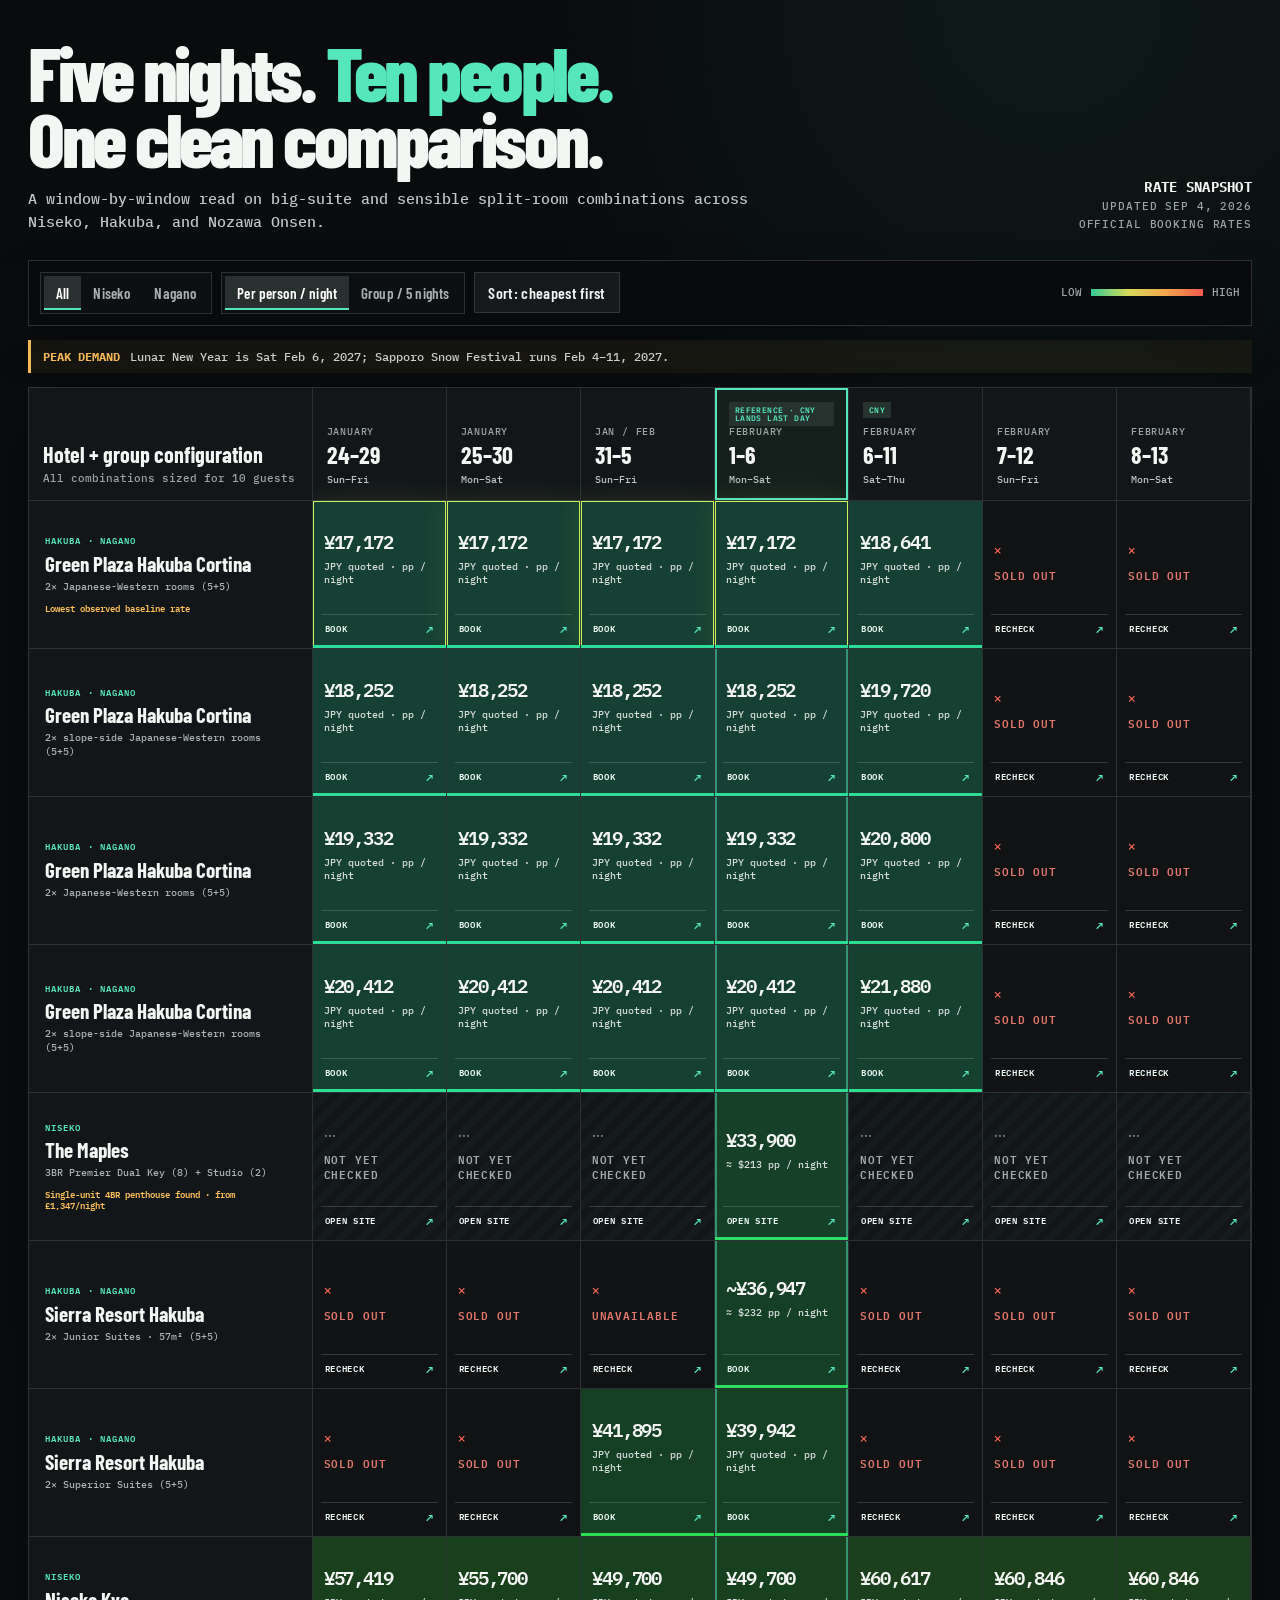
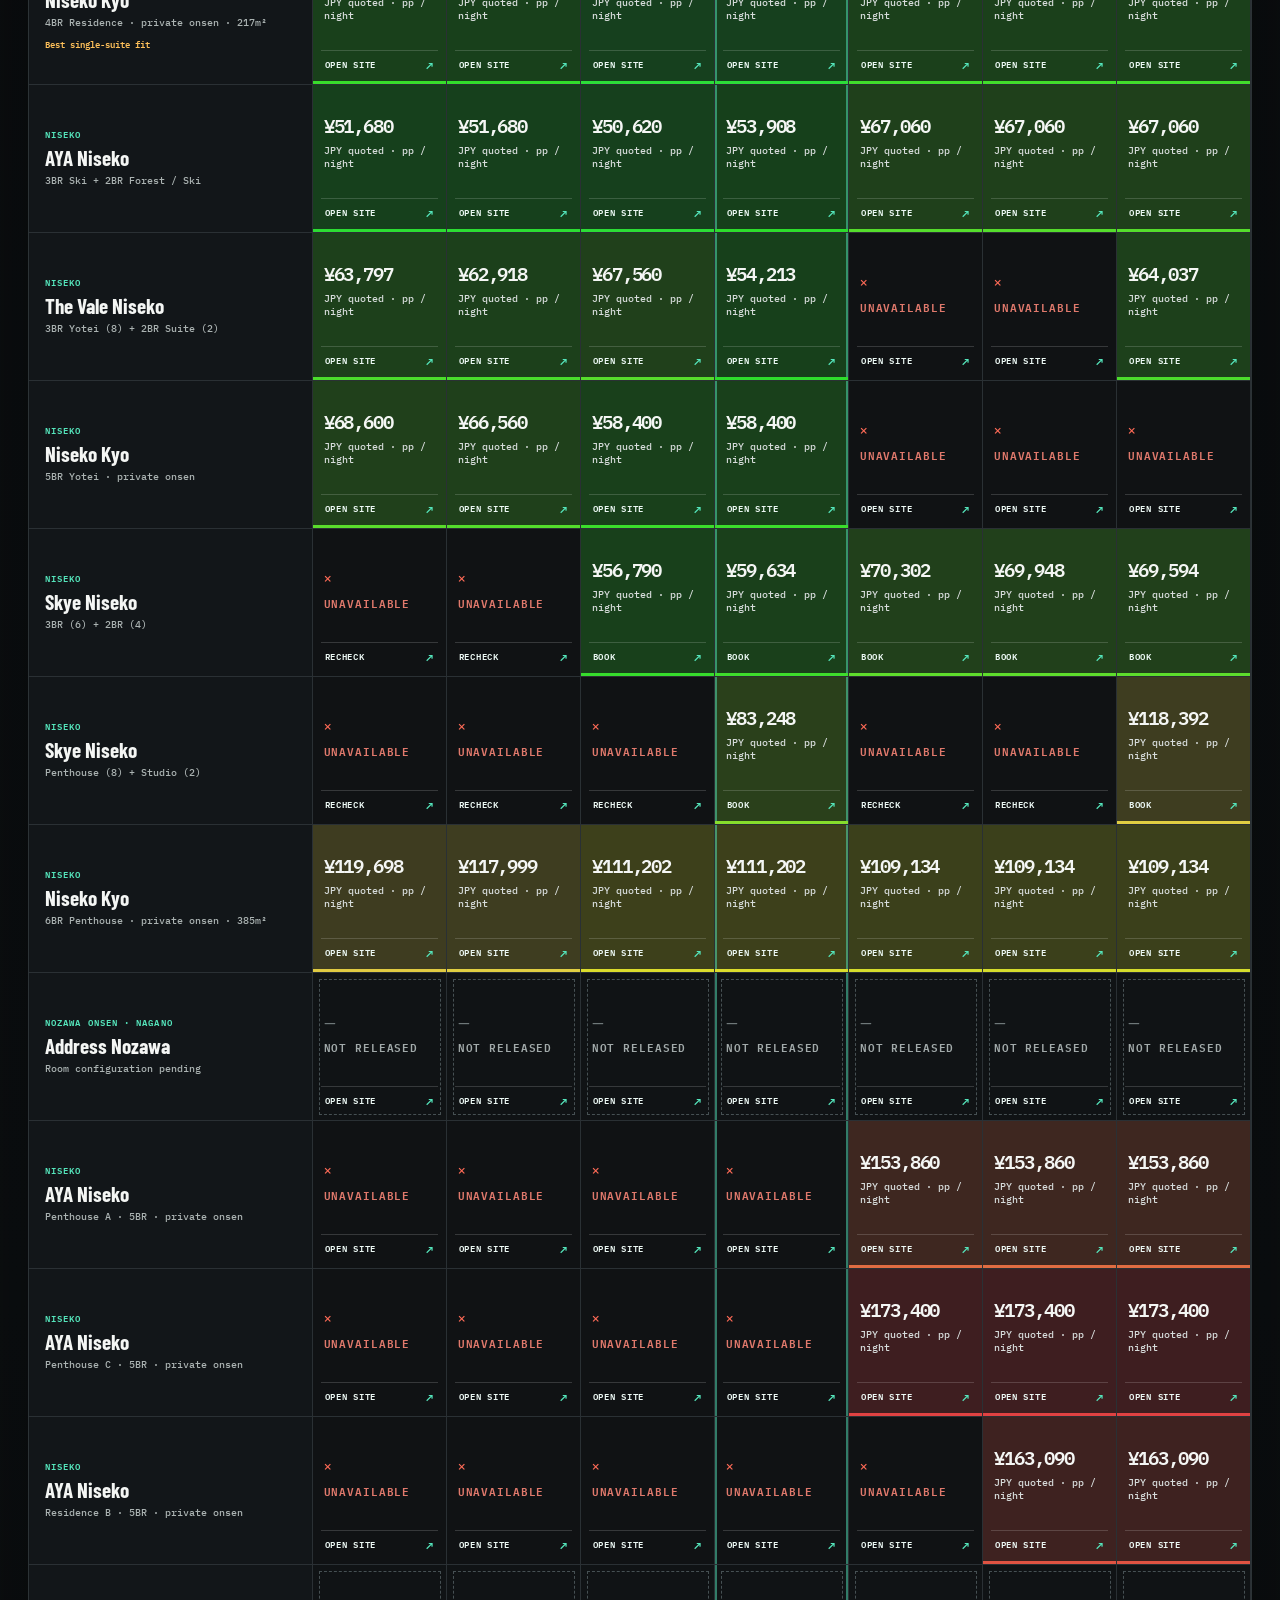
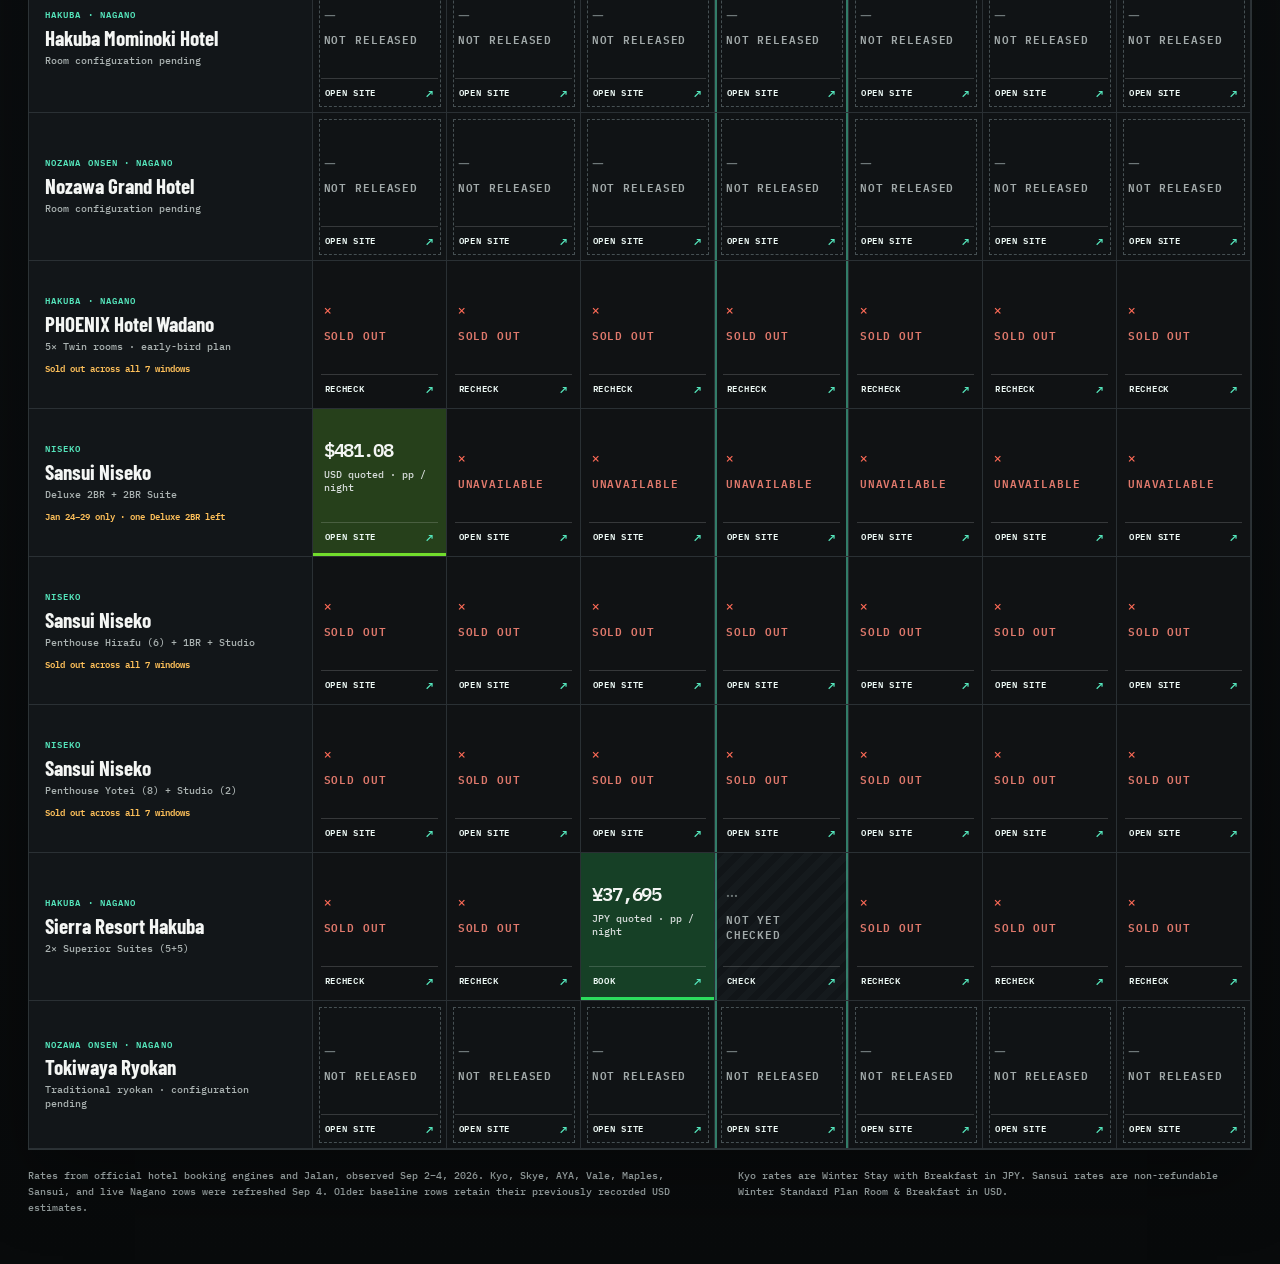
==== commit 3ccc621a: "Update ski hotel price viewer at /japow27 Replace the page with the newer revision, re-applying the " ====
--- a/public/japow27/index.html
+++ b/public/japow27/index.html
@@ -4,6 +4,8 @@
   <meta charset="utf-8" />
   <meta name="viewport" content="width=device-width, initial-scale=1, viewport-fit=cover" />
   <meta name="color-scheme" content="dark" />
+  <meta name="robots" content="noindex, nofollow, noarchive, nosnippet" />
+  <meta name="googlebot" content="noindex, nofollow" />
   <link rel="icon" href="data:," />
   <title>Ski Hotel Window Price Viewer</title>
   <link rel="preconnect" href="https://fonts.googleapis.com">
@@ -17,9 +19,9 @@
     .peak-note{display:flex;align-items:center;gap:10px;border-left:3px solid var(--amber);padding:8px 12px;margin:0 0 14px;color:#d7dcdb;font:500 12px/1.45 var(--mono);background:rgba(255,193,90,.06)}.peak-note strong{color:var(--amber)}.mobile-window{display:none;margin-bottom:12px}.mobile-window label{display:block;color:var(--muted);font:600 11px/1 var(--mono);text-transform:uppercase;letter-spacing:.08em;margin-bottom:7px}.mobile-window select{width:100%;background:#171c20;color:#fff;border:1px solid #394246;padding:12px;font-family:var(--mono);font-size:13px}
     .grid-wrap{border:1px solid #2c3336;background:rgba(15,18,21,.92);box-shadow:0 30px 70px rgba(0,0,0,.3);overflow:clip}.hotel-grid{display:grid;grid-template-columns:minmax(270px,1.65fr) repeat(7,minmax(125px,.78fr));min-width:1180px}.corner,.window-head{min-height:96px;background:#121619;border-right:1px solid var(--line);border-bottom:1px solid var(--line);padding:14px}.corner{position:sticky;left:0;z-index:4;display:flex;flex-direction:column;justify-content:flex-end;background:#121619}.corner b{font-size:22px}.corner span{font:500 11px/1.4 var(--mono);color:var(--muted);margin-top:4px}.window-head{position:relative;display:flex;flex-direction:column;justify-content:flex-end}.window-head.reference{box-shadow:inset 0 0 0 2px var(--teal);background:#15201d}.window-head .month{color:var(--muted);font:500 10px/1.2 var(--mono);text-transform:uppercase;letter-spacing:.08em}.window-head .dates{font-size:24px;line-height:1;font-weight:700;margin-top:5px}.window-head .days{color:#bdc4c3;font:500 10px/1.3 var(--mono);margin-top:6px}.tag{align-self:flex-start;margin-bottom:auto;background:#26322e;color:var(--teal);padding:4px 6px;font:600 8px/1 var(--mono);text-transform:uppercase;letter-spacing:.05em}
     .row-label{position:sticky;left:0;z-index:3;min-height:126px;background:#121619;border-right:1px solid var(--line);border-bottom:1px solid var(--line);padding:15px 16px;display:flex;flex-direction:column;justify-content:center}.row-label .region{color:var(--teal);font:600 9px/1.2 var(--mono);letter-spacing:.12em;text-transform:uppercase}.row-label h2{font-size:21px;line-height:1.05;margin:7px 0 5px;font-weight:700}.row-label p{font:500 10px/1.35 var(--mono);color:#abb3b2;margin:0}.flag{margin-top:9px;color:var(--amber);font:600 9px/1.25 var(--mono)}
-    .cell{min-height:126px;border-right:1px solid var(--line);border-bottom:1px solid var(--line);padding:11px;position:relative;display:flex;flex-direction:column;justify-content:center;align-items:flex-start;text-align:left;overflow:hidden}button.cell{width:100%;font-family:inherit;cursor:pointer}.cell.reference{box-shadow:inset 2px 0 rgba(85,230,188,.5),inset -2px 0 rgba(85,230,188,.5)}.cell.priced{border-top:0;border-left:0;background:color-mix(in srgb,var(--heat) 22%,#101416);transition:background .18s ease,filter .18s ease}.cell.priced::after{content:"";position:absolute;inset:auto 0 0;height:3px;background:var(--heat)}.cell.priced:hover,.cell.priced:focus-visible{background:color-mix(in srgb,var(--heat) 36%,#101416);outline:2px solid #fff;outline-offset:-2px;z-index:2}.cell.cheapest{box-shadow:inset 0 0 0 1px var(--lime),0 0 26px rgba(198,245,95,.12)}.cell .price{font:600 19px/1 var(--mono);letter-spacing:-.055em;white-space:nowrap}.cell .approx{font:500 10px/1.3 var(--mono);color:#d7dcdb;margin-top:8px}.cell .state{font:600 11px/1.35 var(--mono);text-transform:uppercase;letter-spacing:.08em;color:#a2aaaa}.cell .state-icon{font-size:20px;margin-bottom:7px;color:#6f7879}.cell.checking{background:repeating-linear-gradient(135deg,#111518 0,#111518 7px,#151a1d 7px,#151a1d 14px)}.cell.unreleased{background:#101315;outline:1px dashed #465053;outline-offset:-7px}.cell.soldout,.cell.unavailable{background:#101214}.cell.soldout .state,.cell.unavailable .state{color:#e0796c}.cell.soldout .state-icon,.cell.unavailable .state-icon{color:var(--red)}.empty{display:none;padding:40px;text-align:center;color:var(--muted);font:500 13px/1.5 var(--mono)}.empty.show{display:block}
-    footer{display:flex;justify-content:space-between;gap:30px;margin-top:18px;color:#8d9696;font:500 10px/1.6 var(--mono)}footer p{margin:0;max-width:680px}.detail-backdrop{position:fixed;inset:0;background:rgba(0,0,0,.67);z-index:50;opacity:0;visibility:hidden;pointer-events:none;transition:opacity .2s,visibility 0s .2s}.detail-backdrop.open{opacity:1;visibility:visible;pointer-events:auto;transition:opacity .2s}.detail{position:absolute;right:0;top:0;width:min(520px,100%);height:100%;background:#111518;border-left:1px solid #394246;box-shadow:-24px 0 70px rgba(0,0,0,.48);padding:26px;overflow:auto;transform:translateX(100%);transition:transform .25s ease}.open .detail{transform:none}.close{float:right;width:38px;height:38px;border:1px solid #3a4245;background:#161b1e;cursor:pointer;font:500 20px/1 var(--mono)}.detail-kicker{color:var(--teal);font:600 10px/1 var(--mono);letter-spacing:.12em;text-transform:uppercase;margin:8px 0 14px}.detail h2{font-size:40px;line-height:.95;margin:0 50px 8px 0;letter-spacing:-.025em}.detail .config{font:500 13px/1.5 var(--mono);color:#b6bdbc;margin:0 0 24px}.detail-hero{border-top:1px solid #394246;border-bottom:1px solid #394246;padding:21px 0;margin-bottom:20px}.detail-hero .big{font:600 34px/1 var(--mono);color:var(--ink);letter-spacing:-.05em}.detail-hero .sub{margin-top:9px;font:500 11px/1.4 var(--mono);color:#aeb7b5}.facts{display:grid;grid-template-columns:1fr 1fr;gap:1px;background:#2a3034;border:1px solid #2a3034}.fact{background:#14191c;padding:14px;min-height:84px}.fact span{display:block;color:#7f8989;font:600 9px/1.2 var(--mono);letter-spacing:.08em;text-transform:uppercase;margin-bottom:8px}.fact b{display:block;font:500 13px/1.42 var(--mono);color:#e6e9e8}.detail-note{margin-top:20px;background:#1b201f;border-left:3px solid var(--amber);padding:14px;font:500 12px/1.55 var(--mono);color:#cbd1d0}.status-detail{padding:28px 0;border-top:1px solid #333a3d;font:600 18px/1.5 var(--mono);color:#d9dedd}
-    @media(max-width:900px){.shell{padding:24px 14px 36px}.intro{grid-template-columns:1fr}.snapshot{text-align:left}.snapshot strong{display:inline;margin-right:7px}.controls{position:static;align-items:stretch;flex-direction:column}.legend{padding:4px 2px}.mobile-window{display:block}.grid-wrap{overflow:visible;border:0;background:transparent;box-shadow:none}.hotel-grid{display:grid;grid-template-columns:minmax(0,1fr) 132px;min-width:0;border:1px solid var(--line)}.corner{position:static;grid-column:1/-1;min-height:70px;padding:12px}.corner b{font-size:18px}.window-head{display:none}.row-label{position:static;min-width:0;min-height:118px;padding:13px}.row-label h2{font-size:19px}.row-label p{overflow-wrap:anywhere}.cell{display:none;min-width:0;min-height:118px;padding:10px}.cell.mobile-active{display:flex}.cell .price{font-size:16px}.cell .approx{font-size:9px}footer{flex-direction:column;gap:10px}.detail{padding:20px}.detail h2{font-size:34px}.facts{grid-template-columns:1fr}}
+    .cell{min-height:148px;border-right:1px solid var(--line);border-bottom:1px solid var(--line);padding:0;position:relative;display:flex;flex-direction:column;overflow:hidden}.cell-main{width:100%;min-width:0;flex:1;border:0;background:transparent;color:inherit;padding:11px 11px 7px;display:flex;flex-direction:column;justify-content:center;align-items:flex-start;text-align:left;cursor:pointer;font-family:inherit}.cell.reference{box-shadow:inset 2px 0 rgba(85,230,188,.5),inset -2px 0 rgba(85,230,188,.5)}.cell.priced{border-top:0;border-left:0;background:color-mix(in srgb,var(--heat) 22%,#101416);transition:background .18s ease,filter .18s ease}.cell.priced::after{content:"";position:absolute;inset:auto 0 0;height:3px;background:var(--heat)}.cell.priced:hover,.cell.priced:focus-within{background:color-mix(in srgb,var(--heat) 36%,#101416);outline:2px solid #fff;outline-offset:-2px;z-index:2}.cell.cheapest{box-shadow:inset 0 0 0 1px var(--lime),0 0 26px rgba(198,245,95,.12)}.cell .price{font:600 19px/1 var(--mono);letter-spacing:-.055em;white-space:nowrap}.cell .approx{font:500 10px/1.3 var(--mono);color:#d7dcdb;margin-top:8px}.cell .state{font:600 11px/1.35 var(--mono);text-transform:uppercase;letter-spacing:.08em;color:#a2aaaa}.cell .state-icon{font-size:20px;margin-bottom:7px;color:#6f7879}.cell.checking{background:repeating-linear-gradient(135deg,#111518 0,#111518 7px,#151a1d 7px,#151a1d 14px)}.cell.unreleased{background:#101315;outline:1px dashed #465053;outline-offset:-7px}.cell.soldout,.cell.unavailable{background:#101214}.cell.soldout .state,.cell.unavailable .state{color:#e0796c}.cell.soldout .state-icon,.cell.unavailable .state-icon{color:var(--red)}.book-link{position:relative;z-index:1;display:flex;align-items:center;justify-content:space-between;width:calc(100% - 16px);margin:0 8px 8px;padding:8px 4px 5px;border-top:1px solid rgba(255,255,255,.16);color:#edf9f5;text-decoration:none;font:600 9px/1 var(--mono);letter-spacing:.08em;text-transform:uppercase}.book-link span:last-child{color:var(--teal);font-size:12px}.book-link:hover,.book-link:focus-visible{color:var(--teal);outline:1px solid var(--teal);outline-offset:2px}.empty{display:none;padding:40px;text-align:center;color:var(--muted);font:500 13px/1.5 var(--mono)}.empty.show{display:block}
+    footer{display:flex;justify-content:space-between;gap:30px;margin-top:18px;color:#8d9696;font:500 10px/1.6 var(--mono)}footer p{margin:0;max-width:680px}.detail-backdrop{position:fixed;inset:0;background:rgba(0,0,0,.67);z-index:50;opacity:0;visibility:hidden;pointer-events:none;transition:opacity .2s,visibility 0s .2s}.detail-backdrop.open{opacity:1;visibility:visible;pointer-events:auto;transition:opacity .2s}.detail{position:absolute;right:0;top:0;width:min(520px,100%);height:100%;background:#111518;border-left:1px solid #394246;box-shadow:-24px 0 70px rgba(0,0,0,.48);padding:26px;overflow:auto;transform:translateX(100%);transition:transform .25s ease}.open .detail{transform:none}.close{float:right;width:38px;height:38px;border:1px solid #3a4245;background:#161b1e;cursor:pointer;font:500 20px/1 var(--mono)}.detail-kicker{color:var(--teal);font:600 10px/1 var(--mono);letter-spacing:.12em;text-transform:uppercase;margin:8px 0 14px}.detail h2{font-size:40px;line-height:.95;margin:0 50px 8px 0;letter-spacing:-.025em}.detail .config{font:500 13px/1.5 var(--mono);color:#b6bdbc;margin:0 0 24px}.detail-hero{border-top:1px solid #394246;border-bottom:1px solid #394246;padding:21px 0;margin-bottom:20px}.detail-hero .big{font:600 34px/1 var(--mono);color:var(--ink);letter-spacing:-.05em}.detail-hero .sub{margin-top:9px;font:500 11px/1.4 var(--mono);color:#aeb7b5}.facts{display:grid;grid-template-columns:1fr 1fr;gap:1px;background:#2a3034;border:1px solid #2a3034}.fact{background:#14191c;padding:14px;min-height:84px}.fact span{display:block;color:#7f8989;font:600 9px/1.2 var(--mono);letter-spacing:.08em;text-transform:uppercase;margin-bottom:8px}.fact b{display:block;font:500 13px/1.42 var(--mono);color:#e6e9e8}.detail-note{margin-top:20px;background:#1b201f;border-left:3px solid var(--amber);padding:14px;font:500 12px/1.55 var(--mono);color:#cbd1d0}.status-detail{padding:28px 0;border-top:1px solid #333a3d;font:600 18px/1.5 var(--mono);color:#d9dedd}.booking-cta{margin-top:18px;padding-top:18px;border-top:1px solid #333a3d}.detail-booking{display:flex;align-items:center;justify-content:space-between;gap:18px;background:var(--teal);color:#07110e;padding:14px 16px;text-decoration:none;font:700 13px/1.2 var(--mono);letter-spacing:.04em;text-transform:uppercase}.detail-booking:hover,.detail-booking:focus-visible{background:var(--lime);outline:2px solid #fff;outline-offset:3px}.booking-cta p{margin:9px 0 0;color:#929c9a;font:500 10px/1.45 var(--mono)}
+    @media(max-width:900px){.shell{padding:24px 14px 36px}.intro{grid-template-columns:1fr}.snapshot{text-align:left}.snapshot strong{display:inline;margin-right:7px}.controls{position:static;align-items:stretch;flex-direction:column}.legend{padding:4px 2px}.mobile-window{display:block}.grid-wrap{overflow:visible;border:0;background:transparent;box-shadow:none}.hotel-grid{display:grid;grid-template-columns:minmax(0,1fr) 132px;min-width:0;border:1px solid var(--line)}.corner{position:static;grid-column:1/-1;min-height:70px;padding:12px}.corner b{font-size:18px}.window-head{display:none}.row-label{position:static;min-width:0;min-height:118px;padding:13px}.row-label h2{font-size:19px}.row-label p{overflow-wrap:anywhere}.cell{display:none;min-width:0;min-height:132px;padding:0}.cell.mobile-active{display:flex}.cell-main{padding:9px 9px 5px}.cell .price{font-size:16px}.cell .approx{font-size:9px}.book-link{margin:0 7px 7px;width:calc(100% - 14px);padding:7px 2px 4px;font-size:8px}footer{flex-direction:column;gap:10px}.detail{left:0;right:0;width:100%;max-width:none;padding:20px}.detail h2{font-size:34px}.facts{grid-template-columns:1fr}}
     @media(max-width:520px){h1{font-size:44px}.dek{font-size:12px}.seg{width:100%;display:grid;grid-auto-flow:column;grid-auto-columns:1fr}.seg button{padding:8px 5px;font-size:13px}.sort-btn{width:100%}.peak-note{align-items:flex-start}.legend-bar{width:90px}.hotel-grid{grid-template-columns:minmax(0,1fr) 118px}.row-label h2{font-size:18px}.row-label p{font-size:9px}.cell .price{font-size:14px;letter-spacing:-.07em}}
     @media(prefers-reduced-motion:reduce){*{scroll-behavior:auto!important;transition:none!important}}
   </style>
@@ -37,13 +39,31 @@
 <script>
 const FX=159;
 const windows=[
-{id:'jan24',month:'January',dates:'24–29',days:'Sun–Fri',full:'Jan 24–29, 2027'},
-{id:'jan25',month:'January',dates:'25–30',days:'Mon–Sat',full:'Jan 25–30, 2027'},
-{id:'jan31',month:'Jan / Feb',dates:'31–5',days:'Sun–Fri',full:'Jan 31–Feb 5, 2027'},
-{id:'feb1',month:'February',dates:'1–6',days:'Mon–Sat',full:'Feb 1–6, 2027',tag:'Reference · CNY lands last day',reference:true},
-{id:'feb6',month:'February',dates:'6–11',days:'Sat–Thu',full:'Feb 6–11, 2027',tag:'CNY'},
-{id:'feb7',month:'February',dates:'7–12',days:'Sun–Fri',full:'Feb 7–12, 2027'},
-{id:'feb8',month:'February',dates:'8–13',days:'Mon–Sat',full:'Feb 8–13, 2027'}];
+{id:'jan24',month:'January',dates:'24–29',days:'Sun–Fri',full:'Jan 24–29, 2027',checkIn:'2027-01-24',checkOut:'2027-01-29'},
+{id:'jan25',month:'January',dates:'25–30',days:'Mon–Sat',full:'Jan 25–30, 2027',checkIn:'2027-01-25',checkOut:'2027-01-30'},
+{id:'jan31',month:'Jan / Feb',dates:'31–5',days:'Sun–Fri',full:'Jan 31–Feb 5, 2027',checkIn:'2027-01-31',checkOut:'2027-02-05'},
+{id:'feb1',month:'February',dates:'1–6',days:'Mon–Sat',full:'Feb 1–6, 2027',checkIn:'2027-02-01',checkOut:'2027-02-06',tag:'Reference · CNY lands last day',reference:true},
+{id:'feb6',month:'February',dates:'6–11',days:'Sat–Thu',full:'Feb 6–11, 2027',checkIn:'2027-02-06',checkOut:'2027-02-11',tag:'CNY'},
+{id:'feb7',month:'February',dates:'7–12',days:'Sun–Fri',full:'Feb 7–12, 2027',checkIn:'2027-02-07',checkOut:'2027-02-12'},
+{id:'feb8',month:'February',dates:'8–13',days:'Mon–Sat',full:'Feb 8–13, 2027',checkIn:'2027-02-08',checkOut:'2027-02-13'}];
+const bookingSites={
+maples:{name:'The Maples official site',dated:false,url:()=>`https://www.maples-niseko.com/`},
+kyo:{name:'NISADE booking site',dated:false,url:()=>`https://nisade.com/accommodation/niseko-kyo?gad_campaignid=21855738913&gbraid=0aaaaa-woxttlsyt9feymimqwdinxvyvlr`},
+aya:{name:'Powderlife booking page',dated:false,url:()=>`https://www.powderlife.com/find/niseko-apartments/aya-niseko/`},
+vale:{name:'NISADE booking site',dated:false,url:()=>`https://nisade.com/accommodation/the-vale-niseko?gad_campaignid=21855738910`},
+skye:{name:'Skye Niseko booking site',dated:true,url:w=>`https://enjoy.skyeniseko.com/en?check-in=${w.checkIn}&check-out=${w.checkOut}`},
+sansui:{name:'SANSUI official booking site',dated:false,url:()=>`https://sansuiniseko.com/?tripla_booking_widget_open=search`},
+green:{name:'Jalan booking search',dated:true,url:w=>`https://www.jalan.net/yad321447/plan/?stayYear=2027&stayMonth=${Number(w.checkIn.slice(5,7))}&stayDay=${Number(w.checkIn.slice(8,10))}&stayCount=5&roomCount=2&adultNum=5`},
+sierra:{name:'Jalan booking search',dated:true,url:w=>`https://www.jalan.net/yad303234/plan/?stayYear=2027&stayMonth=${Number(w.checkIn.slice(5,7))}&stayDay=${Number(w.checkIn.slice(8,10))}&stayCount=5&roomCount=1&adultNum=5`},
+phoenix:{name:'Jalan booking search',dated:true,url:w=>`https://www.jalan.net/yad304236/plan/?stayYear=2027&stayMonth=${Number(w.checkIn.slice(5,7))}&stayDay=${Number(w.checkIn.slice(8,10))}&stayCount=5&roomCount=5&adultNum=2`},
+tokiwaya:{name:'Rakuten Travel booking page',dated:false,url:()=>`https://travel.rakuten.com/usa/en-us/hotel_info_item/cnt_japan/sub_nagano_prefecture/cty_nozawaonsen_village/10123456796215/`},
+nozawagrand:{name:'Rakuten Travel booking page',dated:false,url:()=>`https://travel.rakuten.com/aus/en-us/hotel_info_item/cnt_japan/sub_nagano_prefecture/cty_nozawaonsen_village/10123456877563`},
+address:{name:'KAYAK booking page',dated:false,url:()=>`https://www.kayak.com/Nozawa-Onsen-Hotels-Address-Nozawa.647265.ksp`},
+mominoki:{name:'Rakuten Travel booking page',dated:false,url:()=>`https://travel.rakuten.com/sgp/en-us/hotel_info_item/cnt_japan/sub_nagano_prefecture/cty_hakuba_village/10123456873220`}
+};
+const bookingKey=r=>r.id.startsWith('kyo')?'kyo':r.id.startsWith('aya')?'aya':r.id.startsWith('skye')?'skye':r.id.startsWith('sansui')?'sansui':r.id.startsWith('green')?'green':r.id.startsWith('sierra')?'sierra':r.id;
+const bookingFor=(r,w)=>{const site=bookingSites[bookingKey(r)];return{...site,href:site.url(w)}};
+const bookingLabel=(booking,c)=>booking.dated?(c.state==='priced'?'Book':c.state==='unreleased'?'Check release':c.state==='checking'?'Check':'Recheck'):'Open site';
 const checking=()=>Object.fromEntries(windows.map(w=>[w.id,{state:'checking'}]));
 const notReleased=()=>Object.fromEntries(windows.map(w=>[w.id,{state:'unreleased'}]));
 const rows=[
@@ -79,8 +99,8 @@
 const baseline=r=>r.cells.feb1.state==='priced'?r.cells.feb1.usd:Infinity;
 function sortedRows(){return [...rows].sort((a,b)=>sort==='cheap'?(baseline(a)-baseline(b)||a.hotel.localeCompare(b.hotel)):a.hotel.localeCompare(b.hotel)||baseline(a)-baseline(b))}
 function heat(usd){const t=Math.min(1,Math.max(0,(usd-108)/(1064-108))),h=158-(158*t);return `hsl(${h} 72% ${t>.65?57:52}%)`}
-function render(){const grid=document.getElementById('grid');grid.innerHTML='';const corner=document.createElement('div');corner.className='corner';corner.innerHTML='<b>Hotel + group configuration</b><span>All combinations sized for 10 guests</span>';grid.append(corner);windows.forEach(w=>{const h=document.createElement('div');h.className='window-head'+(w.reference?' reference':'');h.innerHTML=`${w.tag?`<span class="tag">${w.tag}</span>`:''}<span class="month">${w.month}</span><span class="dates">${w.dates}</span><span class="days">${w.days}</span>`;grid.append(h)});const filtered=sortedRows().filter(r=>region==='all'||r.region===region);document.getElementById('empty').classList.toggle('show',!filtered.length);filtered.forEach(r=>{const label=document.createElement('div');label.className='row-label';label.innerHTML=`<span class="region">${r.place}</span><h2>${r.hotel}</h2><p>${r.config}</p>${r.flag?`<span class="flag">${r.flag}</span>`:''}`;grid.append(label);windows.forEach(w=>{const c=r.cells[w.id],el=document.createElement('button');el.className=`cell ${c.state}${w.reference?' reference':''}${w.id===mobileWindow?' mobile-active':''}`;if(c.state==='priced'){el.style.setProperty('--heat',heat(c.usd));if(c.usd===108)el.classList.add('cheapest');const primary=view==='pp'?money(c.pp,c.currency,c.currency==='USD'?2:0):money(c.total,c.currency,c.currency==='USD'?2:0);const jpyOnly=r.quoteOnly||r.id.startsWith('kyo');const secondary=view==='pp'?(c.currency==='JPY'?(jpyOnly?'JPY quoted · pp / night':`≈ $${c.usd.toLocaleString()} pp / night`):'USD quoted · pp / night'):(c.currency==='JPY'?(jpyOnly?'JPY quoted · group total':`≈ $${Math.round(c.total/FX).toLocaleString()} group total`):'USD quoted · group total');el.innerHTML=`<span class="price">${c.approx?'~':''}${primary}</span><span class="approx">${secondary}</span>`;el.setAttribute('aria-label',`${r.hotel}, ${w.full}, ${primary}`);el.onclick=()=>openDetail(r,w,c)}else if(c.state==='soldout'){el.innerHTML='<span class="state-icon">×</span><span class="state">Sold out</span>'}else if(c.state==='unavailable'){el.innerHTML='<span class="state-icon">×</span><span class="state">Unavailable</span>'}else if(c.state==='checking')el.innerHTML='<span class="state-icon">···</span><span class="state">Not yet checked</span>';else el.innerHTML='<span class="state-icon">—</span><span class="state">Not released</span>';if(c.state!=='priced'){const stateLabel=c.state==='soldout'?'sold out':c.state==='unavailable'?'unavailable':c.state==='checking'?'not yet checked':'inventory not released';el.setAttribute('aria-label',`${r.hotel}, ${w.full}, ${stateLabel}`);el.onclick=()=>openDetail(r,w,c)}grid.append(el)})})}
-function openDetail(r,w,c){const content=document.getElementById('detailContent');const observed=c.observed||r.observed||'Sep 2, 2026';const extraFacts=`${r.currencyNote?`<div class="fact"><span>Currency</span><b>${r.currencyNote}</b></div>`:''}${r.minimumStay?`<div class="fact"><span>Minimum stay</span><b>${r.minimumStay}</b></div>`:''}${r.inventoryNote?`<div class="fact"><span>Inventory display</span><b>${r.inventoryNote}</b></div>`:''}`;let body='';if(c.state==='priced'){const pp=money(c.pp,c.currency,c.currency==='USD'?2:0),nightly=money(c.night,c.currency,c.currency==='USD'?2:0),total=money(c.total,c.currency,c.currency==='USD'?2:0);body=`<div class="detail-hero"><div class="big">${c.approx?'~':''}${pp}</div><div class="sub">per person / night${c.currency==='JPY'?((r.quoteOnly||r.id.startsWith('kyo'))?' · quoted in JPY':` · ≈ US$${c.usd}`):' · quoted in USD'}</div></div><div class="facts"><div class="fact"><span>Group / night</span><b>${nightly}</b></div><div class="fact"><span>Group / 5 nights</span><b>${total}</b></div><div class="fact"><span>Meals</span><b>${r.meals}</b></div><div class="fact"><span>Cancellation</span><b>${r.terms}</b></div><div class="fact"><span>Room breakdown</span><b>${r.config}</b></div><div class="fact"><span>Observed</span><b>${observed}</b></div>${extraFacts}</div>`}else{const reference=c.refPP?`<br><br>Reference if inventory reappears: ¥${c.refPP.toLocaleString()} per person/night (≈ US$${c.refUSD}); ¥${c.refTotal.toLocaleString()} for the group over five nights.`:'';const status=c.state==='soldout'?'This window was sold out when observed.':c.state==='unavailable'?'No online configuration for this row could accommodate all 10 guests in this window.':c.state==='checking'?'This neighboring date window has not yet been checked.':'Inventory for this date window had not been released.';body=`<div class="status-detail">${status}${reference}</div><div class="facts"><div class="fact"><span>Meals</span><b>${r.meals}</b></div><div class="fact"><span>Cancellation</span><b>${r.terms}</b></div><div class="fact"><span>Observed</span><b>${observed}</b></div>${extraFacts}</div>`}content.innerHTML=`<div class="detail-kicker">${r.place} · ${w.full}</div><h2 id="detailTitle">${r.hotel}</h2><p class="config">${r.config}<br>${r.meta}</p>${body}<div class="detail-note">${r.note}</div>`;const b=document.getElementById('backdrop');b.classList.add('open');b.setAttribute('aria-hidden','false');document.getElementById('closeDetail').focus()}
+function render(){const grid=document.getElementById('grid');grid.innerHTML='';const corner=document.createElement('div');corner.className='corner';corner.innerHTML='<b>Hotel + group configuration</b><span>All combinations sized for 10 guests</span>';grid.append(corner);windows.forEach(w=>{const h=document.createElement('div');h.className='window-head'+(w.reference?' reference':'');h.innerHTML=`${w.tag?`<span class="tag">${w.tag}</span>`:''}<span class="month">${w.month}</span><span class="dates">${w.dates}</span><span class="days">${w.days}</span>`;grid.append(h)});const filtered=sortedRows().filter(r=>region==='all'||r.region===region);document.getElementById('empty').classList.toggle('show',!filtered.length);filtered.forEach(r=>{const label=document.createElement('div');label.className='row-label';label.innerHTML=`<span class="region">${r.place}</span><h2>${r.hotel}</h2><p>${r.config}</p>${r.flag?`<span class="flag">${r.flag}</span>`:''}`;grid.append(label);windows.forEach(w=>{const c=r.cells[w.id],el=document.createElement('div'),detailButton=document.createElement('button');el.className=`cell ${c.state}${w.reference?' reference':''}${w.id===mobileWindow?' mobile-active':''}`;detailButton.className='cell-main';if(c.state==='priced'){el.style.setProperty('--heat',heat(c.usd));if(c.usd===108)el.classList.add('cheapest');const primary=view==='pp'?money(c.pp,c.currency,c.currency==='USD'?2:0):money(c.total,c.currency,c.currency==='USD'?2:0);const jpyOnly=r.quoteOnly||r.id.startsWith('kyo');const secondary=view==='pp'?(c.currency==='JPY'?(jpyOnly?'JPY quoted · pp / night':`≈ $${c.usd.toLocaleString()} pp / night`):'USD quoted · pp / night'):(c.currency==='JPY'?(jpyOnly?'JPY quoted · group total':`≈ $${Math.round(c.total/FX).toLocaleString()} group total`):'USD quoted · group total');detailButton.innerHTML=`<span class="price">${c.approx?'~':''}${primary}</span><span class="approx">${secondary}</span>`;detailButton.setAttribute('aria-label',`View details for ${r.hotel}, ${w.full}, ${primary}`)}else if(c.state==='soldout'){detailButton.innerHTML='<span class="state-icon">×</span><span class="state">Sold out</span>'}else if(c.state==='unavailable'){detailButton.innerHTML='<span class="state-icon">×</span><span class="state">Unavailable</span>'}else if(c.state==='checking')detailButton.innerHTML='<span class="state-icon">···</span><span class="state">Not yet checked</span>';else detailButton.innerHTML='<span class="state-icon">—</span><span class="state">Not released</span>';if(c.state!=='priced'){const stateLabel=c.state==='soldout'?'sold out':c.state==='unavailable'?'unavailable':c.state==='checking'?'not yet checked':'inventory not released';detailButton.setAttribute('aria-label',`View details for ${r.hotel}, ${w.full}, ${stateLabel}`)}detailButton.onclick=()=>openDetail(r,w,c);el.append(detailButton);const booking=bookingFor(r,w),link=document.createElement('a'),linkText=bookingLabel(booking,c);link.className='book-link';link.href=booking.href;link.target='_blank';link.rel='noopener noreferrer';link.innerHTML=`<span>${linkText}</span><span aria-hidden="true">↗</span>`;link.setAttribute('aria-label',`${linkText} ${r.hotel} for ${w.full} on ${booking.name}${booking.dated?', dates prefilled':', choose dates on site'}`);el.append(link);grid.append(el)})})}
+function openDetail(r,w,c){const content=document.getElementById('detailContent');const observed=c.observed||r.observed||'Sep 2, 2026';const extraFacts=`${r.currencyNote?`<div class="fact"><span>Currency</span><b>${r.currencyNote}</b></div>`:''}${r.minimumStay?`<div class="fact"><span>Minimum stay</span><b>${r.minimumStay}</b></div>`:''}${r.inventoryNote?`<div class="fact"><span>Inventory display</span><b>${r.inventoryNote}</b></div>`:''}`;let body='';if(c.state==='priced'){const pp=money(c.pp,c.currency,c.currency==='USD'?2:0),nightly=money(c.night,c.currency,c.currency==='USD'?2:0),total=money(c.total,c.currency,c.currency==='USD'?2:0);body=`<div class="detail-hero"><div class="big">${c.approx?'~':''}${pp}</div><div class="sub">per person / night${c.currency==='JPY'?((r.quoteOnly||r.id.startsWith('kyo'))?' · quoted in JPY':` · ≈ US$${c.usd}`):' · quoted in USD'}</div></div><div class="facts"><div class="fact"><span>Group / night</span><b>${nightly}</b></div><div class="fact"><span>Group / 5 nights</span><b>${total}</b></div><div class="fact"><span>Meals</span><b>${r.meals}</b></div><div class="fact"><span>Cancellation</span><b>${r.terms}</b></div><div class="fact"><span>Room breakdown</span><b>${r.config}</b></div><div class="fact"><span>Observed</span><b>${observed}</b></div>${extraFacts}</div>`}else{const reference=c.refPP?`<br><br>Reference if inventory reappears: ¥${c.refPP.toLocaleString()} per person/night (≈ US$${c.refUSD}); ¥${c.refTotal.toLocaleString()} for the group over five nights.`:'';const status=c.state==='soldout'?'This window was sold out when observed.':c.state==='unavailable'?'No online configuration for this row could accommodate all 10 guests in this window.':c.state==='checking'?'This neighboring date window has not yet been checked.':'Inventory for this date window had not been released.';body=`<div class="status-detail">${status}${reference}</div><div class="facts"><div class="fact"><span>Meals</span><b>${r.meals}</b></div><div class="fact"><span>Cancellation</span><b>${r.terms}</b></div><div class="fact"><span>Observed</span><b>${observed}</b></div>${extraFacts}</div>`}const booking=bookingFor(r,w),cta=bookingLabel(booking,c),ctaText=booking.dated?`${cta} this window`:'Open booking site',bookingHint=booking.dated?`${w.full} and the five-night stay are prefilled on ${booking.name}.`:`Open ${booking.name}, then select ${w.full} for five nights.`;content.innerHTML=`<div class="detail-kicker">${r.place} · ${w.full}</div><h2 id="detailTitle">${r.hotel}</h2><p class="config">${r.config}<br>${r.meta}</p>${body}<div class="detail-note">${r.note}</div><div class="booking-cta"><a class="detail-booking" href="${booking.href}" target="_blank" rel="noopener noreferrer" aria-label="${cta} ${r.hotel} for ${w.full} on ${booking.name}"><span>${ctaText}</span><span aria-hidden="true">↗</span></a><p>${bookingHint}</p></div>`;const b=document.getElementById('backdrop');b.classList.add('open');b.setAttribute('aria-hidden','false');document.getElementById('closeDetail').focus()}
 function closeDetail(){const b=document.getElementById('backdrop');b.classList.remove('open');b.setAttribute('aria-hidden','true')}
 document.querySelectorAll('[data-region]').forEach(b=>b.onclick=()=>{document.querySelectorAll('[data-region]').forEach(x=>x.classList.remove('active'));b.classList.add('active');region=b.dataset.region;render()});document.querySelectorAll('[data-view]').forEach(b=>b.onclick=()=>{document.querySelectorAll('[data-view]').forEach(x=>x.classList.remove('active'));b.classList.add('active');view=b.dataset.view;render()});document.getElementById('sortBtn').onclick=e=>{sort=sort==='cheap'?'name':'cheap';e.currentTarget.textContent=`Sort: ${sort==='cheap'?'cheapest first':'hotel name'}`;render()};const select=document.getElementById('windowSelect');windows.forEach(w=>{const o=document.createElement('option');o.value=w.id;o.textContent=`${w.full} (${w.days})${w.reference?' — reference':''}`;if(w.id===mobileWindow)o.selected=true;select.append(o)});select.onchange=e=>{mobileWindow=e.target.value;render()};document.getElementById('closeDetail').onclick=closeDetail;document.getElementById('backdrop').onclick=e=>{if(e.target.id==='backdrop')closeDetail()};document.addEventListener('keydown',e=>{if(e.key==='Escape')closeDetail()});render();
 </script>
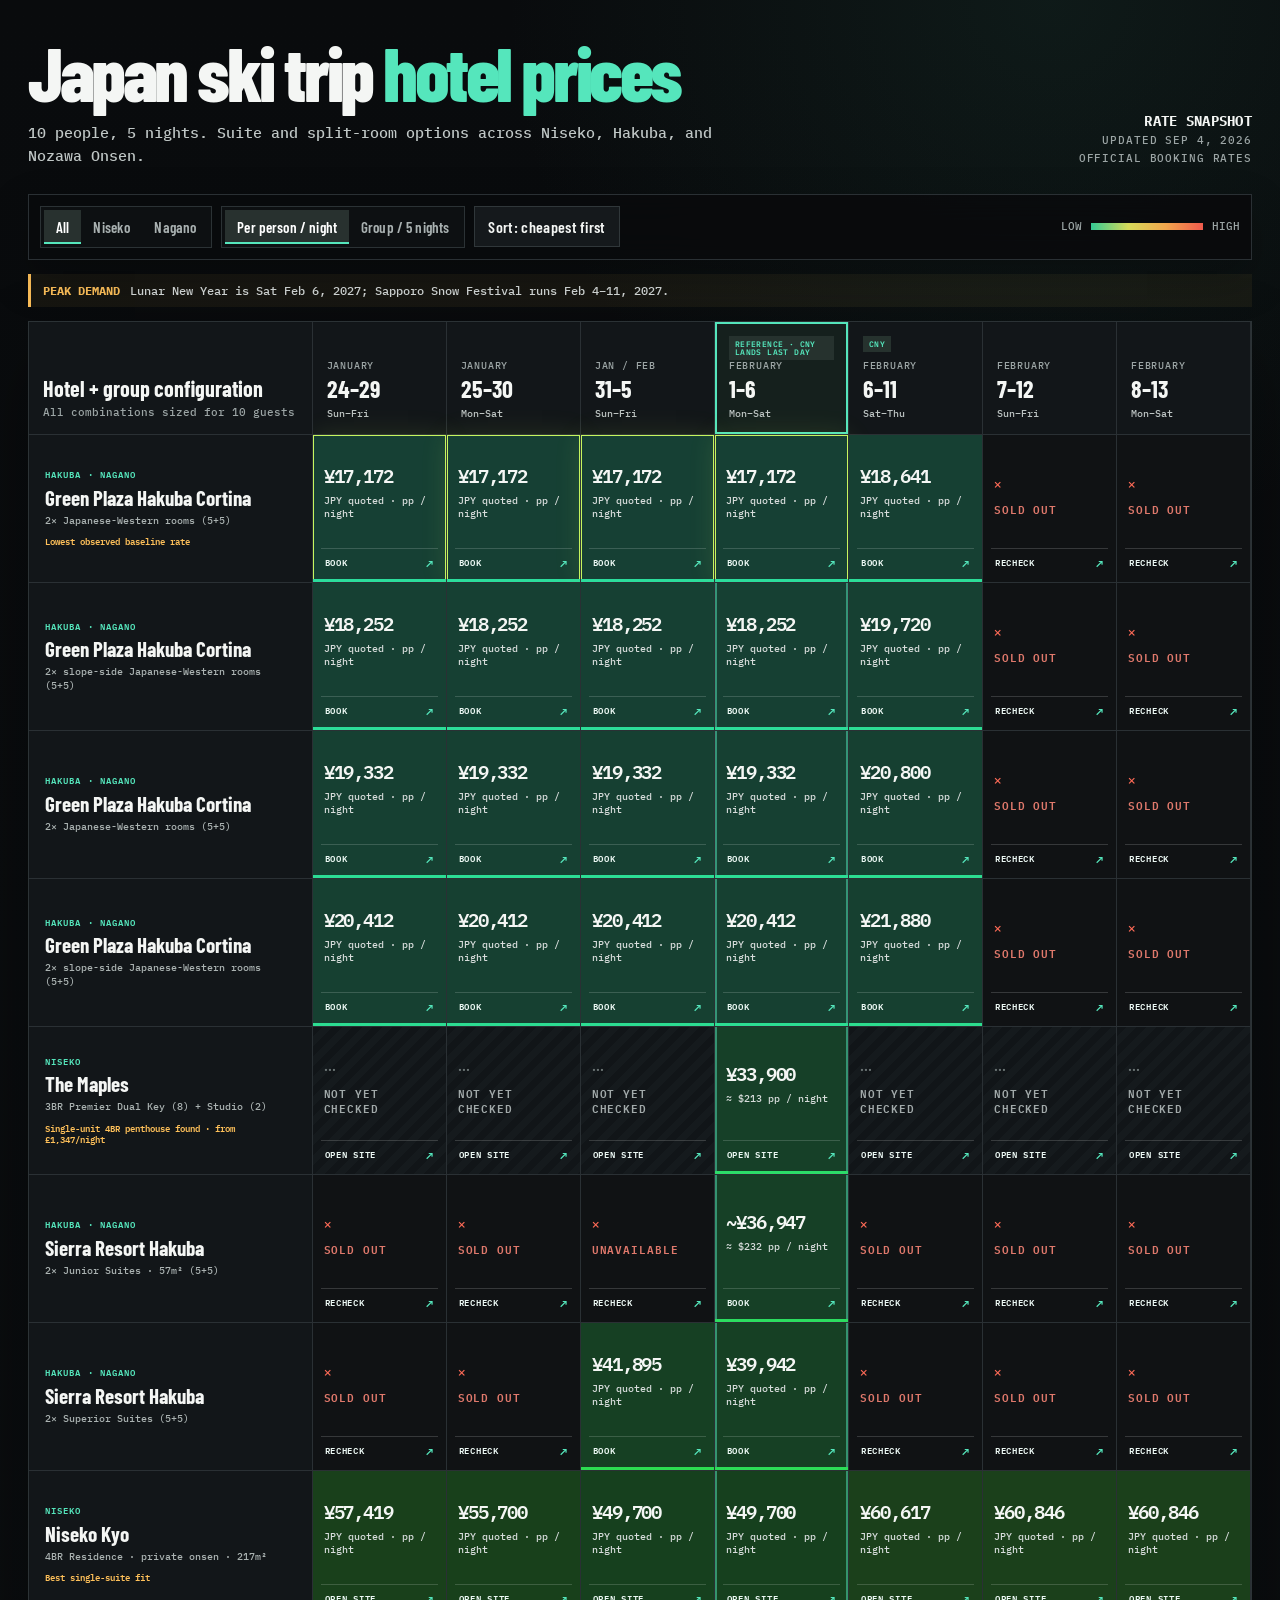
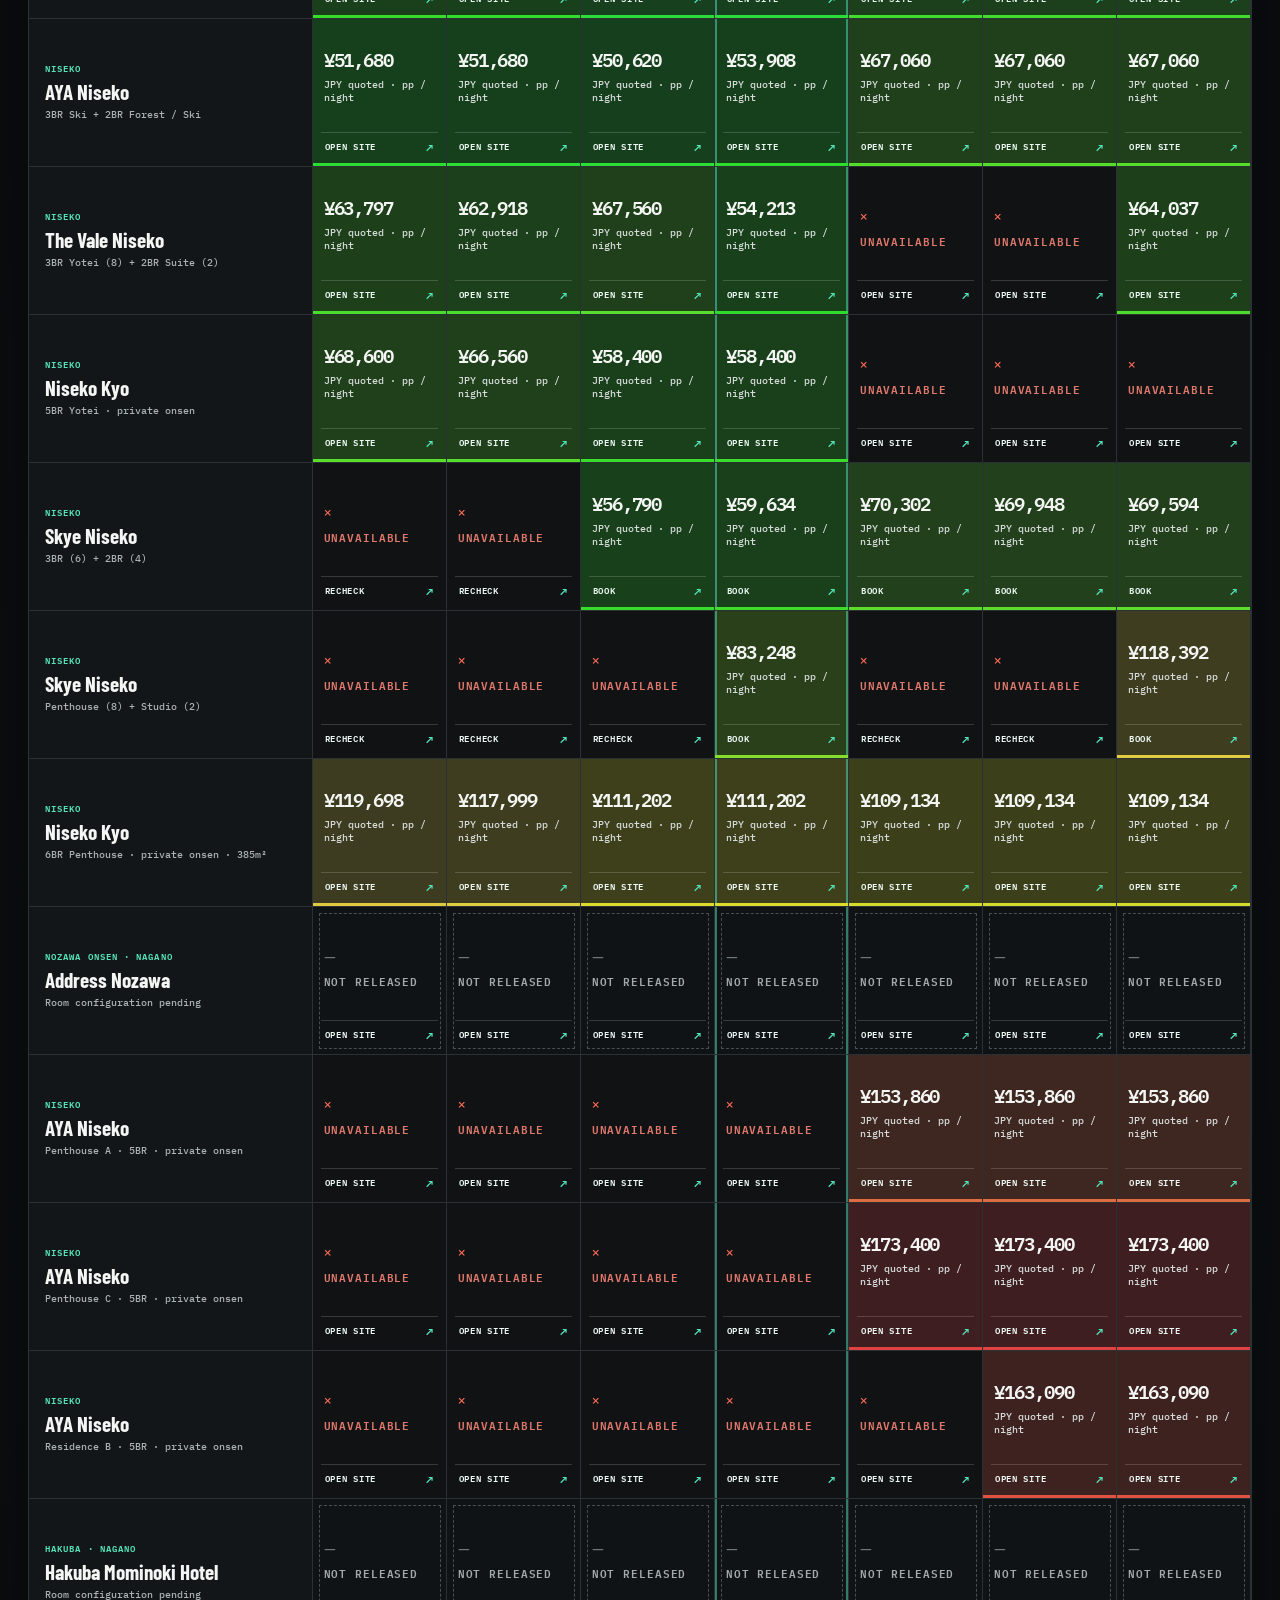
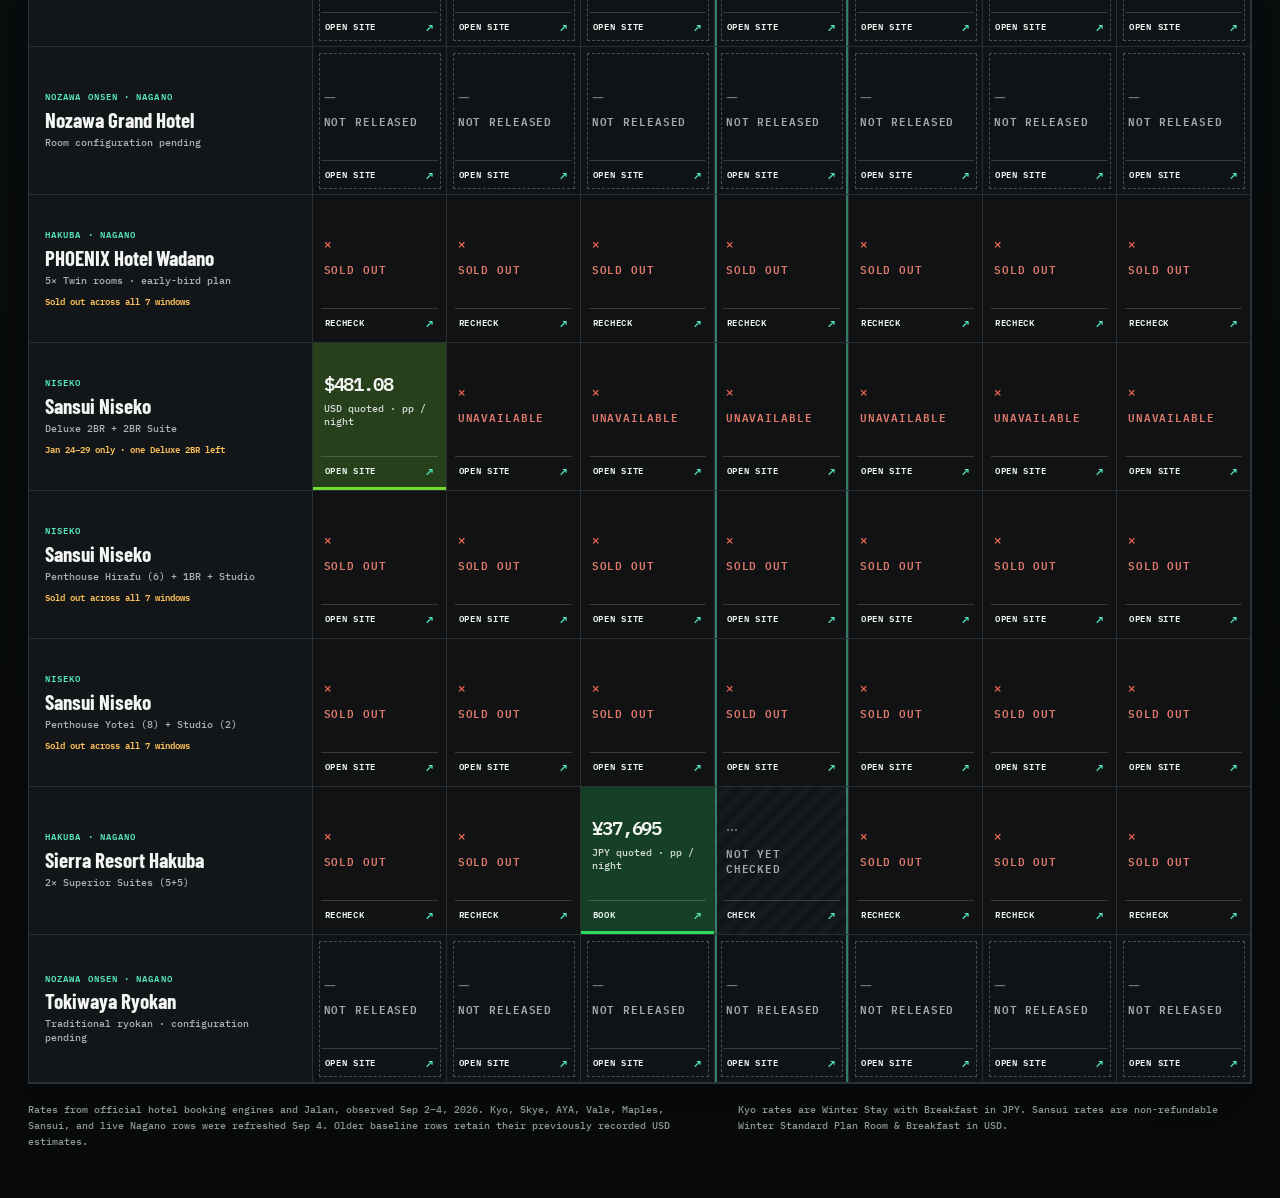
==== commit ec08233b: "Plainer headline on /japow27 Swap the three-beat tagline for a straight description of what the page" ====
--- a/public/japow27/index.html
+++ b/public/japow27/index.html
@@ -28,7 +28,7 @@
 </head>
 <body>
 <main class="shell">
-  <section class="intro"><div><h1>Five nights. <span>Ten people.</span><br>One clean comparison.</h1><p class="dek">A window-by-window read on big-suite and sensible split-room combinations across Niseko, Hakuba, and Nozawa Onsen.</p></div><div class="snapshot"><strong>Rate snapshot</strong>Updated Sep 4, 2026<br>Official booking rates</div></section>
+  <section class="intro"><div><h1>Japan ski trip <span>hotel prices</span></h1><p class="dek">10 people, 5 nights. Suite and split-room options across Niseko, Hakuba, and Nozawa Onsen.</p></div><div class="snapshot"><strong>Rate snapshot</strong>Updated Sep 4, 2026<br>Official booking rates</div></section>
   <section class="controls" aria-label="Viewer controls"><div class="control-groups"><div class="seg" aria-label="Region filter"><button class="active" data-region="all">All</button><button data-region="niseko">Niseko</button><button data-region="nagano">Nagano</button></div><div class="seg" aria-label="Value display"><button class="active" data-view="pp">Per person / night</button><button data-view="total">Group / 5 nights</button></div><button class="sort-btn" id="sortBtn">Sort: cheapest first</button></div><div class="legend" aria-label="Price heat legend"><span>LOW</span><span class="legend-bar"></span><span>HIGH</span></div></section>
   <p class="peak-note"><strong>PEAK DEMAND</strong><span>Lunar New Year is Sat Feb 6, 2027; Sapporo Snow Festival runs Feb 4–11, 2027.</span></p>
   <div class="mobile-window"><label for="windowSelect">Date window shown</label><select id="windowSelect"></select></div>
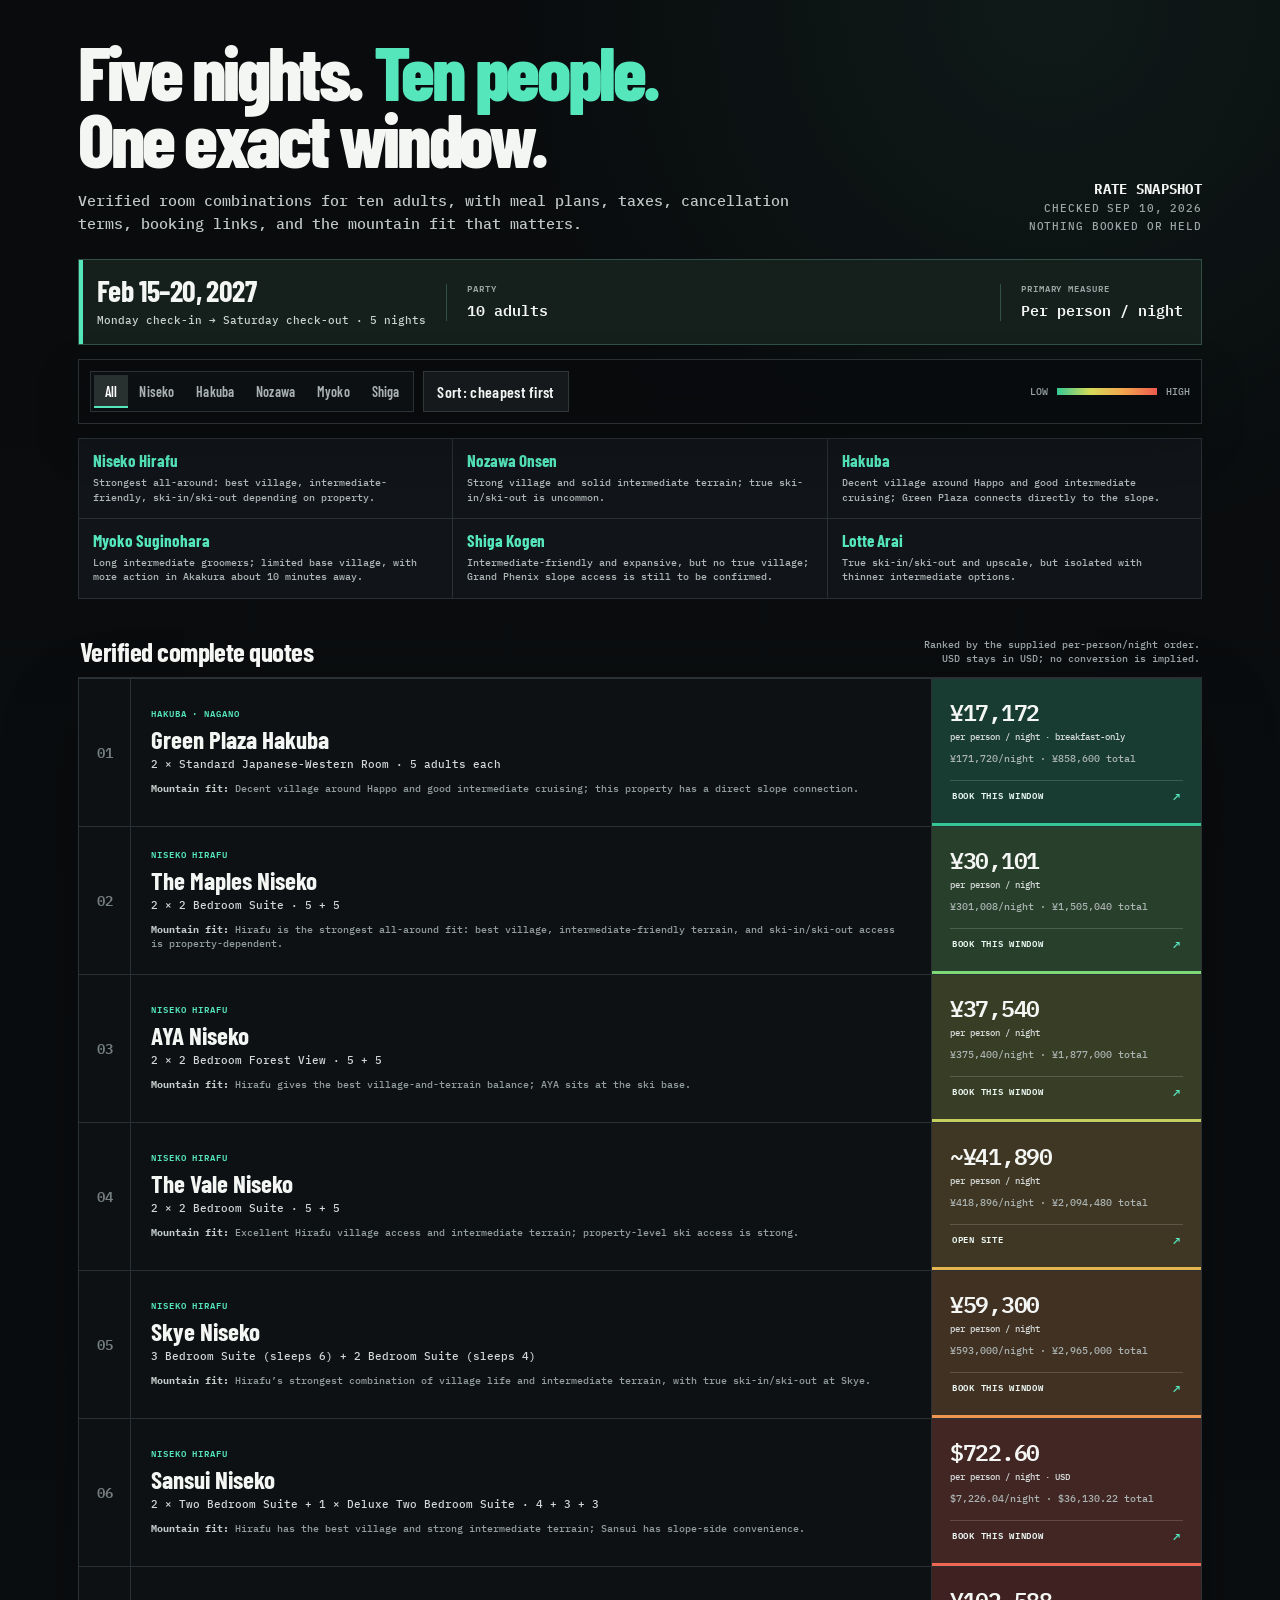
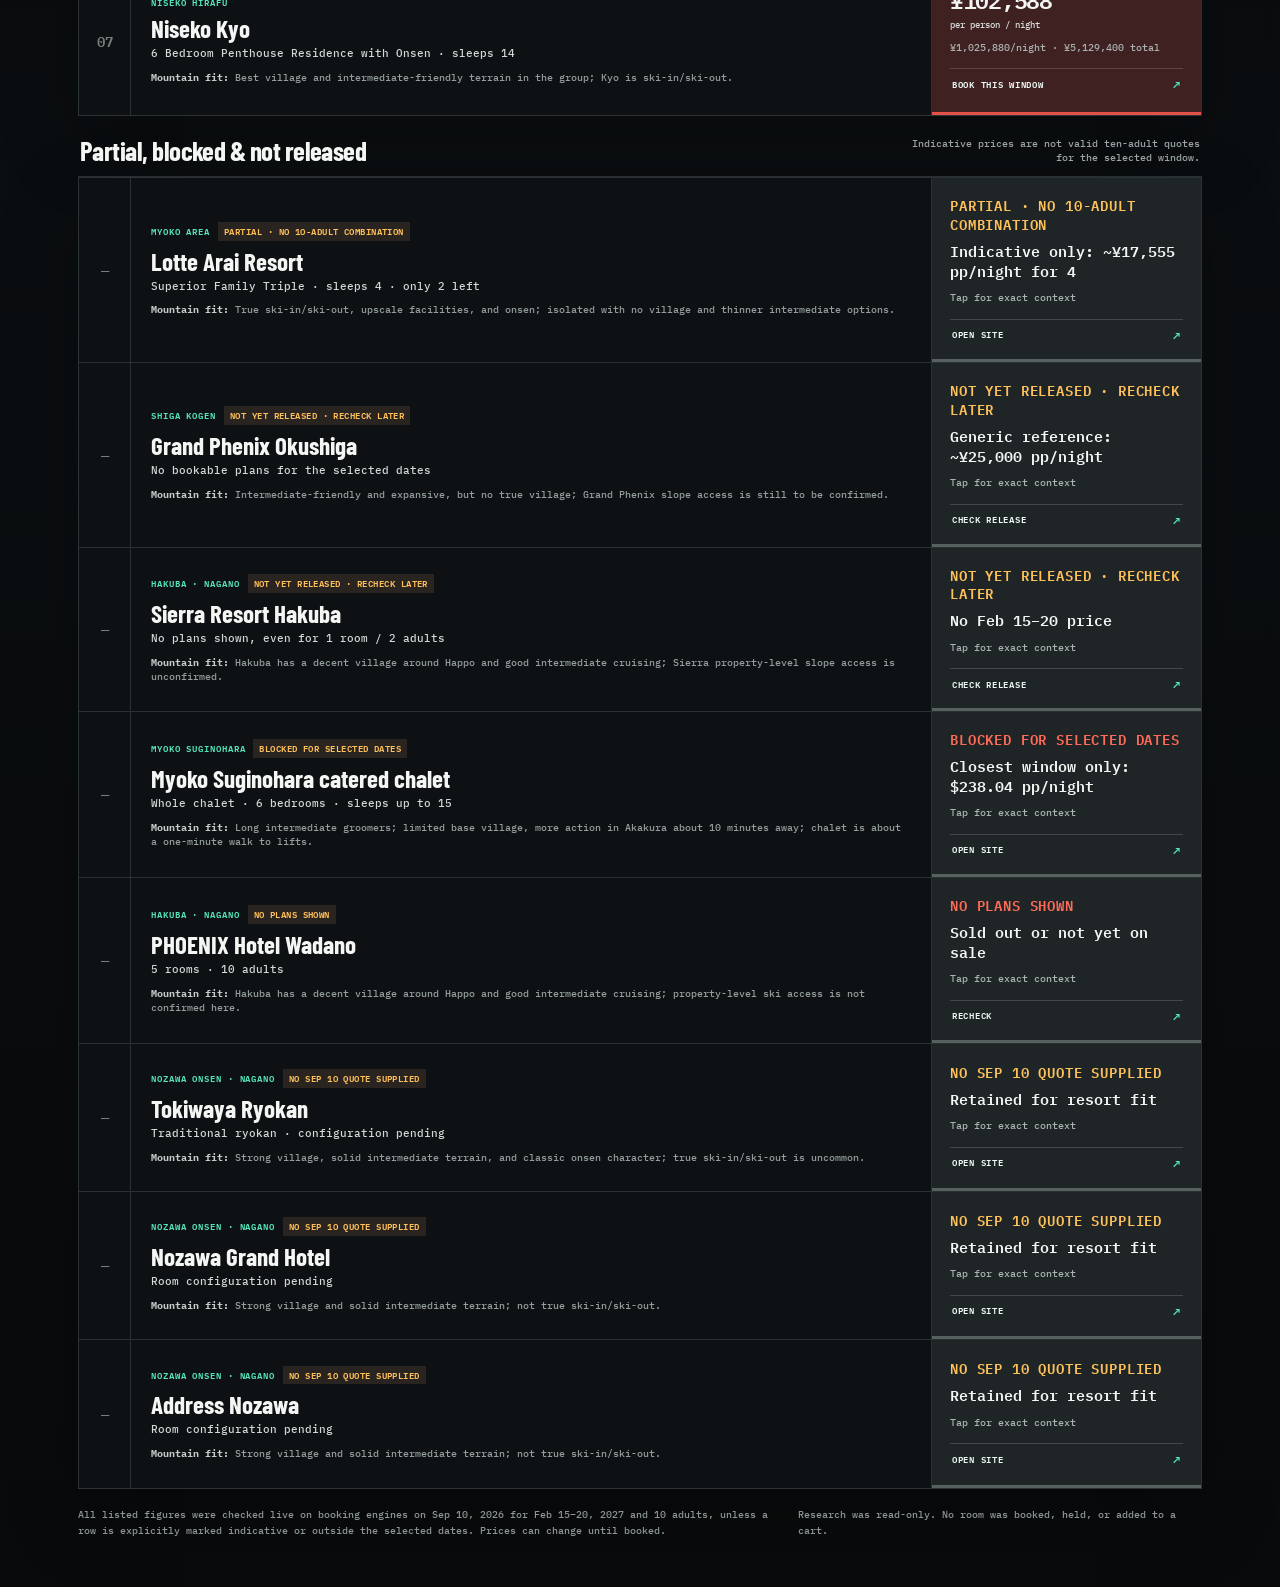
==== commit 2490252a: "Update japow27 ski hotel viewer: Feb 15-20, 2027 refresh (12 properties, verified rates)" ====
--- a/public/japow27/index.html
+++ b/public/japow27/index.html
@@ -4,8 +4,6 @@
   <meta charset="utf-8" />
   <meta name="viewport" content="width=device-width, initial-scale=1, viewport-fit=cover" />
   <meta name="color-scheme" content="dark" />
-  <meta name="robots" content="noindex, nofollow, noarchive, nosnippet" />
-  <meta name="googlebot" content="noindex, nofollow" />
   <link rel="icon" href="data:," />
   <title>Ski Hotel Window Price Viewer</title>
   <link rel="preconnect" href="https://fonts.googleapis.com">
@@ -13,96 +11,67 @@
   <link href="https://fonts.googleapis.com/css2?family=Barlow+Condensed:wght@500;600;700;800&family=IBM+Plex+Mono:wght@400;500;600&display=swap" rel="stylesheet">
   <style>
     :root{--bg:#090b0d;--panel:#111519;--ink:#f4f6f4;--muted:#9ca5a5;--line:#2a3034;--teal:#55e6bc;--lime:#c6f55f;--amber:#ffc15a;--red:#ff6b57;--sans:"Barlow Condensed",ui-sans-serif,system-ui,sans-serif;--mono:"IBM Plex Mono",ui-monospace,monospace}
-    *{box-sizing:border-box}html{background:var(--bg)}body{margin:0;background:radial-gradient(circle at 82% 0%,rgba(40,94,77,.18),transparent 34rem),linear-gradient(#090b0d,#0b0e10 65%,#080a0b);color:var(--ink);font-family:var(--sans);min-height:100vh}button,select{font:inherit}button{color:inherit}.shell{width:min(1480px,100%);margin:0 auto;padding:38px 28px 48px}
-    .intro{display:grid;grid-template-columns:minmax(0,1fr) auto;align-items:end;gap:24px;margin-bottom:26px}h1{font-size:clamp(42px,6vw,78px);line-height:.86;letter-spacing:-.045em;margin:0;max-width:820px;font-weight:800}h1 span{color:var(--teal)}.dek{margin:17px 0 0;max-width:720px;color:#c0c7c6;font:500 15px/1.55 var(--mono)}.snapshot{text-align:right;color:var(--muted);font:500 11px/1.6 var(--mono);text-transform:uppercase;letter-spacing:.08em}.snapshot strong{display:block;color:var(--ink);font-size:14px;letter-spacing:.02em}
-    .controls{position:sticky;top:0;z-index:20;background:rgba(9,11,13,.9);backdrop-filter:blur(16px);border:1px solid var(--line);padding:11px;display:flex;align-items:center;justify-content:space-between;gap:12px;margin-bottom:14px;box-shadow:0 18px 45px rgba(0,0,0,.22)}.control-groups{display:flex;gap:9px;flex-wrap:wrap;align-items:center}.seg{display:inline-flex;padding:3px;background:#0d1012;border:1px solid #2b3235}.seg button{border:0;background:transparent;color:#a9b1b1;padding:8px 12px;cursor:pointer;font-size:15px;font-weight:600;letter-spacing:.01em}.seg button.active{background:#28312f;color:#fff;box-shadow:inset 0 -2px var(--teal)}.sort-btn{border:1px solid #30373a;background:#15191c;padding:10px 13px;cursor:pointer;font-weight:600;letter-spacing:.02em}.sort-btn:hover,.seg button:hover{color:var(--teal)}.legend{display:flex;align-items:center;gap:9px;color:var(--muted);font:500 11px/1 var(--mono);white-space:nowrap}.legend-bar{width:112px;height:7px;background:linear-gradient(90deg,#34c994,#d7da59,#f2a64d,#ef5a4d)}
-    .peak-note{display:flex;align-items:center;gap:10px;border-left:3px solid var(--amber);padding:8px 12px;margin:0 0 14px;color:#d7dcdb;font:500 12px/1.45 var(--mono);background:rgba(255,193,90,.06)}.peak-note strong{color:var(--amber)}.mobile-window{display:none;margin-bottom:12px}.mobile-window label{display:block;color:var(--muted);font:600 11px/1 var(--mono);text-transform:uppercase;letter-spacing:.08em;margin-bottom:7px}.mobile-window select{width:100%;background:#171c20;color:#fff;border:1px solid #394246;padding:12px;font-family:var(--mono);font-size:13px}
-    .grid-wrap{border:1px solid #2c3336;background:rgba(15,18,21,.92);box-shadow:0 30px 70px rgba(0,0,0,.3);overflow:clip}.hotel-grid{display:grid;grid-template-columns:minmax(270px,1.65fr) repeat(7,minmax(125px,.78fr));min-width:1180px}.corner,.window-head{min-height:96px;background:#121619;border-right:1px solid var(--line);border-bottom:1px solid var(--line);padding:14px}.corner{position:sticky;left:0;z-index:4;display:flex;flex-direction:column;justify-content:flex-end;background:#121619}.corner b{font-size:22px}.corner span{font:500 11px/1.4 var(--mono);color:var(--muted);margin-top:4px}.window-head{position:relative;display:flex;flex-direction:column;justify-content:flex-end}.window-head.reference{box-shadow:inset 0 0 0 2px var(--teal);background:#15201d}.window-head .month{color:var(--muted);font:500 10px/1.2 var(--mono);text-transform:uppercase;letter-spacing:.08em}.window-head .dates{font-size:24px;line-height:1;font-weight:700;margin-top:5px}.window-head .days{color:#bdc4c3;font:500 10px/1.3 var(--mono);margin-top:6px}.tag{align-self:flex-start;margin-bottom:auto;background:#26322e;color:var(--teal);padding:4px 6px;font:600 8px/1 var(--mono);text-transform:uppercase;letter-spacing:.05em}
-    .row-label{position:sticky;left:0;z-index:3;min-height:126px;background:#121619;border-right:1px solid var(--line);border-bottom:1px solid var(--line);padding:15px 16px;display:flex;flex-direction:column;justify-content:center}.row-label .region{color:var(--teal);font:600 9px/1.2 var(--mono);letter-spacing:.12em;text-transform:uppercase}.row-label h2{font-size:21px;line-height:1.05;margin:7px 0 5px;font-weight:700}.row-label p{font:500 10px/1.35 var(--mono);color:#abb3b2;margin:0}.flag{margin-top:9px;color:var(--amber);font:600 9px/1.25 var(--mono)}
-    .cell{min-height:148px;border-right:1px solid var(--line);border-bottom:1px solid var(--line);padding:0;position:relative;display:flex;flex-direction:column;overflow:hidden}.cell-main{width:100%;min-width:0;flex:1;border:0;background:transparent;color:inherit;padding:11px 11px 7px;display:flex;flex-direction:column;justify-content:center;align-items:flex-start;text-align:left;cursor:pointer;font-family:inherit}.cell.reference{box-shadow:inset 2px 0 rgba(85,230,188,.5),inset -2px 0 rgba(85,230,188,.5)}.cell.priced{border-top:0;border-left:0;background:color-mix(in srgb,var(--heat) 22%,#101416);transition:background .18s ease,filter .18s ease}.cell.priced::after{content:"";position:absolute;inset:auto 0 0;height:3px;background:var(--heat)}.cell.priced:hover,.cell.priced:focus-within{background:color-mix(in srgb,var(--heat) 36%,#101416);outline:2px solid #fff;outline-offset:-2px;z-index:2}.cell.cheapest{box-shadow:inset 0 0 0 1px var(--lime),0 0 26px rgba(198,245,95,.12)}.cell .price{font:600 19px/1 var(--mono);letter-spacing:-.055em;white-space:nowrap}.cell .approx{font:500 10px/1.3 var(--mono);color:#d7dcdb;margin-top:8px}.cell .state{font:600 11px/1.35 var(--mono);text-transform:uppercase;letter-spacing:.08em;color:#a2aaaa}.cell .state-icon{font-size:20px;margin-bottom:7px;color:#6f7879}.cell.checking{background:repeating-linear-gradient(135deg,#111518 0,#111518 7px,#151a1d 7px,#151a1d 14px)}.cell.unreleased{background:#101315;outline:1px dashed #465053;outline-offset:-7px}.cell.soldout,.cell.unavailable{background:#101214}.cell.soldout .state,.cell.unavailable .state{color:#e0796c}.cell.soldout .state-icon,.cell.unavailable .state-icon{color:var(--red)}.book-link{position:relative;z-index:1;display:flex;align-items:center;justify-content:space-between;width:calc(100% - 16px);margin:0 8px 8px;padding:8px 4px 5px;border-top:1px solid rgba(255,255,255,.16);color:#edf9f5;text-decoration:none;font:600 9px/1 var(--mono);letter-spacing:.08em;text-transform:uppercase}.book-link span:last-child{color:var(--teal);font-size:12px}.book-link:hover,.book-link:focus-visible{color:var(--teal);outline:1px solid var(--teal);outline-offset:2px}.empty{display:none;padding:40px;text-align:center;color:var(--muted);font:500 13px/1.5 var(--mono)}.empty.show{display:block}
-    footer{display:flex;justify-content:space-between;gap:30px;margin-top:18px;color:#8d9696;font:500 10px/1.6 var(--mono)}footer p{margin:0;max-width:680px}.detail-backdrop{position:fixed;inset:0;background:rgba(0,0,0,.67);z-index:50;opacity:0;visibility:hidden;pointer-events:none;transition:opacity .2s,visibility 0s .2s}.detail-backdrop.open{opacity:1;visibility:visible;pointer-events:auto;transition:opacity .2s}.detail{position:absolute;right:0;top:0;width:min(520px,100%);height:100%;background:#111518;border-left:1px solid #394246;box-shadow:-24px 0 70px rgba(0,0,0,.48);padding:26px;overflow:auto;transform:translateX(100%);transition:transform .25s ease}.open .detail{transform:none}.close{float:right;width:38px;height:38px;border:1px solid #3a4245;background:#161b1e;cursor:pointer;font:500 20px/1 var(--mono)}.detail-kicker{color:var(--teal);font:600 10px/1 var(--mono);letter-spacing:.12em;text-transform:uppercase;margin:8px 0 14px}.detail h2{font-size:40px;line-height:.95;margin:0 50px 8px 0;letter-spacing:-.025em}.detail .config{font:500 13px/1.5 var(--mono);color:#b6bdbc;margin:0 0 24px}.detail-hero{border-top:1px solid #394246;border-bottom:1px solid #394246;padding:21px 0;margin-bottom:20px}.detail-hero .big{font:600 34px/1 var(--mono);color:var(--ink);letter-spacing:-.05em}.detail-hero .sub{margin-top:9px;font:500 11px/1.4 var(--mono);color:#aeb7b5}.facts{display:grid;grid-template-columns:1fr 1fr;gap:1px;background:#2a3034;border:1px solid #2a3034}.fact{background:#14191c;padding:14px;min-height:84px}.fact span{display:block;color:#7f8989;font:600 9px/1.2 var(--mono);letter-spacing:.08em;text-transform:uppercase;margin-bottom:8px}.fact b{display:block;font:500 13px/1.42 var(--mono);color:#e6e9e8}.detail-note{margin-top:20px;background:#1b201f;border-left:3px solid var(--amber);padding:14px;font:500 12px/1.55 var(--mono);color:#cbd1d0}.status-detail{padding:28px 0;border-top:1px solid #333a3d;font:600 18px/1.5 var(--mono);color:#d9dedd}.booking-cta{margin-top:18px;padding-top:18px;border-top:1px solid #333a3d}.detail-booking{display:flex;align-items:center;justify-content:space-between;gap:18px;background:var(--teal);color:#07110e;padding:14px 16px;text-decoration:none;font:700 13px/1.2 var(--mono);letter-spacing:.04em;text-transform:uppercase}.detail-booking:hover,.detail-booking:focus-visible{background:var(--lime);outline:2px solid #fff;outline-offset:3px}.booking-cta p{margin:9px 0 0;color:#929c9a;font:500 10px/1.45 var(--mono)}
-    @media(max-width:900px){.shell{padding:24px 14px 36px}.intro{grid-template-columns:1fr}.snapshot{text-align:left}.snapshot strong{display:inline;margin-right:7px}.controls{position:static;align-items:stretch;flex-direction:column}.legend{padding:4px 2px}.mobile-window{display:block}.grid-wrap{overflow:visible;border:0;background:transparent;box-shadow:none}.hotel-grid{display:grid;grid-template-columns:minmax(0,1fr) 132px;min-width:0;border:1px solid var(--line)}.corner{position:static;grid-column:1/-1;min-height:70px;padding:12px}.corner b{font-size:18px}.window-head{display:none}.row-label{position:static;min-width:0;min-height:118px;padding:13px}.row-label h2{font-size:19px}.row-label p{overflow-wrap:anywhere}.cell{display:none;min-width:0;min-height:132px;padding:0}.cell.mobile-active{display:flex}.cell-main{padding:9px 9px 5px}.cell .price{font-size:16px}.cell .approx{font-size:9px}.book-link{margin:0 7px 7px;width:calc(100% - 14px);padding:7px 2px 4px;font-size:8px}footer{flex-direction:column;gap:10px}.detail{left:0;right:0;width:100%;max-width:none;padding:20px}.detail h2{font-size:34px}.facts{grid-template-columns:1fr}}
-    @media(max-width:520px){h1{font-size:44px}.dek{font-size:12px}.seg{width:100%;display:grid;grid-auto-flow:column;grid-auto-columns:1fr}.seg button{padding:8px 5px;font-size:13px}.sort-btn{width:100%}.peak-note{align-items:flex-start}.legend-bar{width:90px}.hotel-grid{grid-template-columns:minmax(0,1fr) 118px}.row-label h2{font-size:18px}.row-label p{font-size:9px}.cell .price{font-size:14px;letter-spacing:-.07em}}
+    *{box-sizing:border-box}html{background:var(--bg)}body{margin:0;background:radial-gradient(circle at 82% 0%,rgba(40,94,77,.18),transparent 34rem),linear-gradient(#090b0d,#0b0e10 65%,#080a0b);color:var(--ink);font-family:var(--sans);min-height:100vh}button{font:inherit;color:inherit}.shell{width:min(1180px,100%);margin:0 auto;padding:38px 28px 48px}
+    .intro{display:grid;grid-template-columns:minmax(0,1fr) auto;align-items:end;gap:24px;margin-bottom:24px}h1{font-size:clamp(42px,6vw,76px);line-height:.88;letter-spacing:-.045em;margin:0;max-width:760px;font-weight:800}h1 span{color:var(--teal)}.dek{margin:17px 0 0;max-width:760px;color:#c0c7c6;font:500 15px/1.55 var(--mono)}.snapshot{text-align:right;color:var(--muted);font:500 11px/1.6 var(--mono);text-transform:uppercase;letter-spacing:.08em}.snapshot strong{display:block;color:var(--ink);font-size:14px;letter-spacing:.02em}
+    .window-band{display:grid;grid-template-columns:auto 1fr auto;align-items:center;gap:20px;background:#15201d;border:1px solid #315146;box-shadow:inset 4px 0 var(--teal);padding:16px 18px;margin-bottom:14px}.window-date{font-size:30px;font-weight:700;line-height:.95;letter-spacing:-.02em}.window-days{font:500 11px/1.5 var(--mono);color:#cbd3d1;margin-top:7px}.window-stat{border-left:1px solid #315146;padding-left:20px}.window-stat span{display:block;color:var(--muted);font:600 9px/1 var(--mono);letter-spacing:.1em;text-transform:uppercase;margin-bottom:7px}.window-stat b{font:600 15px/1.3 var(--mono)}
+    .controls{position:sticky;top:0;z-index:20;background:rgba(9,11,13,.93);backdrop-filter:blur(16px);border:1px solid var(--line);padding:11px;display:flex;align-items:center;justify-content:space-between;gap:12px;margin-bottom:14px;box-shadow:0 18px 45px rgba(0,0,0,.22)}.control-groups{display:flex;gap:9px;flex-wrap:wrap;align-items:center}.seg{display:flex;flex-wrap:wrap;padding:3px;background:#0d1012;border:1px solid #2b3235}.seg button{border:0;background:transparent;color:#a9b1b1;padding:8px 11px;cursor:pointer;font-size:14px;font-weight:600;letter-spacing:.01em}.seg button.active{background:#28312f;color:#fff;box-shadow:inset 0 -2px var(--teal)}.sort-btn{border:1px solid #30373a;background:#15191c;padding:10px 13px;cursor:pointer;font-weight:600;letter-spacing:.02em}.sort-btn:hover,.seg button:hover{color:var(--teal)}.legend{display:flex;align-items:center;gap:9px;color:var(--muted);font:500 10px/1 var(--mono);white-space:nowrap}.legend-bar{width:100px;height:7px;background:linear-gradient(90deg,#34c994,#d7da59,#f2a64d,#ef5a4d)}
+    .fit-guide{display:grid;grid-template-columns:repeat(3,1fr);gap:1px;background:var(--line);border:1px solid var(--line);margin-bottom:18px}.fit-item{background:#111519;padding:13px 14px}.fit-item b{display:block;color:var(--teal);font-size:17px;line-height:1.05;margin-bottom:6px}.fit-item p{margin:0;color:#aeb6b5;font:500 10px/1.45 var(--mono)}
+    .section-head{display:flex;align-items:end;justify-content:space-between;gap:20px;border-bottom:1px solid var(--line);padding:18px 2px 10px}.section-head h2{margin:0;font-size:27px;letter-spacing:-.02em}.section-head p{margin:0;color:var(--muted);font:500 10px/1.45 var(--mono);text-align:right}.hotel-list{border:1px solid #2c3336;background:rgba(15,18,21,.92);box-shadow:0 30px 70px rgba(0,0,0,.26)}.hotel-row{display:grid;grid-template-columns:52px minmax(0,1fr) 270px;border-bottom:1px solid var(--line);min-height:148px}.hotel-row:last-child{border-bottom:0}.rank{display:flex;align-items:center;justify-content:center;border-right:1px solid var(--line);color:#75807e;font:600 14px/1 var(--mono)}.hotel-copy{padding:18px 20px;display:flex;flex-direction:column;justify-content:center}.eyebrow{display:flex;gap:8px;align-items:center;flex-wrap:wrap;color:var(--teal);font:600 9px/1.2 var(--mono);letter-spacing:.1em;text-transform:uppercase}.status-pill{padding:4px 6px;background:#2a2420;color:var(--amber);letter-spacing:.05em}.hotel-copy h3{font-size:25px;line-height:1;margin:8px 0 5px}.config{font:500 11px/1.45 var(--mono);color:#d3d8d7;margin:0}.fit{font:500 10px/1.45 var(--mono);color:#939e9c;margin:9px 0 0}.fit strong{color:#c4ccca}.quote{position:relative;padding:18px;display:flex;flex-direction:column;justify-content:center;align-items:flex-start;border-left:1px solid var(--line);background:color-mix(in srgb,var(--heat,#2b3433) 22%,#101416)}.quote::after{content:"";position:absolute;inset:auto 0 0;height:3px;background:var(--heat,#56605f)}.quote button{width:100%;border:0;background:transparent;padding:0;text-align:left;cursor:pointer}.quote button:focus-visible{outline:2px solid #fff;outline-offset:5px}.price{font:600 23px/1 var(--mono);letter-spacing:-.055em;white-space:nowrap}.price-label{font:500 9px/1.4 var(--mono);color:#d7dcdb;margin-top:8px}.secondary{font:500 10px/1.45 var(--mono);color:#aab3b1;margin-top:9px}.book-link{display:flex;align-items:center;justify-content:space-between;width:100%;margin-top:13px;padding:9px 2px 3px;border-top:1px solid rgba(255,255,255,.16);color:#edf9f5;text-decoration:none;font:600 9px/1 var(--mono);letter-spacing:.08em;text-transform:uppercase}.book-link span:last-child{color:var(--teal);font-size:12px}.book-link:hover,.book-link:focus-visible{color:var(--teal);outline:1px solid var(--teal);outline-offset:2px}.status-main{font:600 14px/1.35 var(--mono);text-transform:uppercase;letter-spacing:.06em;color:var(--amber)}.status-main.danger{color:var(--red)}.status-price{font:600 15px/1.35 var(--mono);margin-top:8px}.empty{display:none;padding:40px;text-align:center;color:var(--muted);font:500 13px/1.5 var(--mono)}.empty.show{display:block}
+    footer{display:flex;justify-content:space-between;gap:30px;margin-top:18px;color:#8d9696;font:500 10px/1.6 var(--mono)}footer p{margin:0;max-width:690px}.detail-backdrop{position:fixed;inset:0;background:rgba(0,0,0,.67);z-index:50;opacity:0;visibility:hidden;pointer-events:none;transition:opacity .2s,visibility 0s .2s}.detail-backdrop.open{opacity:1;visibility:visible;pointer-events:auto;transition:opacity .2s}.detail{position:absolute;right:0;top:0;width:min(560px,100%);height:100%;background:#111518;border-left:1px solid #394246;box-shadow:-24px 0 70px rgba(0,0,0,.48);padding:26px;overflow:auto;transform:translateX(100%);transition:transform .25s ease}.open .detail{transform:none}.close{float:right;width:38px;height:38px;border:1px solid #3a4245;background:#161b1e;cursor:pointer;font:500 20px/1 var(--mono)}.detail-kicker{color:var(--teal);font:600 10px/1 var(--mono);letter-spacing:.12em;text-transform:uppercase;margin:8px 0 14px}.detail h2{font-size:40px;line-height:.95;margin:0 50px 8px 0;letter-spacing:-.025em}.detail .detail-config{font:500 13px/1.5 var(--mono);color:#b6bdbc;margin:0 0 24px}.detail-hero{border-top:1px solid #394246;border-bottom:1px solid #394246;padding:21px 0;margin-bottom:20px}.detail-hero .big{font:600 34px/1 var(--mono);color:var(--ink);letter-spacing:-.05em}.detail-hero .sub{margin-top:9px;font:500 11px/1.4 var(--mono);color:#aeb7b5}.facts{display:grid;grid-template-columns:1fr 1fr;gap:1px;background:#2a3034;border:1px solid #2a3034}.fact{background:#14191c;padding:14px;min-height:84px}.fact span{display:block;color:#7f8989;font:600 9px/1.2 var(--mono);letter-spacing:.08em;text-transform:uppercase;margin-bottom:8px}.fact b{display:block;font:500 12px/1.48 var(--mono);color:#e6e9e8}.detail-note{margin-top:20px;background:#1b201f;border-left:3px solid var(--amber);padding:14px;font:500 12px/1.55 var(--mono);color:#cbd1d0}.fit-note{margin-top:14px;padding:14px;border:1px solid #33423e;color:#d6dedc;font:500 12px/1.55 var(--mono)}.fit-note strong{display:block;color:var(--teal);font:600 9px/1 var(--mono);letter-spacing:.1em;text-transform:uppercase;margin-bottom:7px}.booking-cta{margin-top:18px;padding-top:18px;border-top:1px solid #333a3d}.detail-booking{display:flex;align-items:center;justify-content:space-between;gap:18px;background:var(--teal);color:#07110e;padding:14px 16px;text-decoration:none;font:700 13px/1.2 var(--mono);letter-spacing:.04em;text-transform:uppercase}.detail-booking:hover,.detail-booking:focus-visible{background:var(--lime);outline:2px solid #fff;outline-offset:3px}.booking-cta p{margin:9px 0 0;color:#929c9a;font:500 10px/1.45 var(--mono)}
+    @media(max-width:900px){.shell{padding:24px 14px 36px}.intro{grid-template-columns:1fr}.snapshot{text-align:left}.snapshot strong{display:inline;margin-right:7px}.window-band{grid-template-columns:1fr 1fr}.window-band>div:first-child{grid-column:1/-1}.controls{position:static;align-items:stretch;flex-direction:column}.legend{padding:4px 2px}.fit-guide{grid-template-columns:1fr 1fr}.hotel-row{grid-template-columns:44px minmax(0,1fr) 220px}.price{font-size:19px}.hotel-copy{padding:15px}.quote{padding:15px}}
+    @media(max-width:650px){h1{font-size:44px}.dek{font-size:12px}.window-band{grid-template-columns:1fr}.window-band>div:first-child{grid-column:auto}.window-stat{border-left:0;border-top:1px solid #315146;padding:12px 0 0}.seg{width:100%;display:grid;grid-template-columns:repeat(3,1fr)}.seg button{padding:8px 5px;font-size:12px}.sort-btn{width:100%}.legend-bar{width:90px}.fit-guide{grid-template-columns:1fr}.section-head{align-items:start;flex-direction:column;gap:5px}.section-head p{text-align:left}.hotel-row{grid-template-columns:38px minmax(0,1fr)}.rank{grid-row:1/3}.hotel-copy{border-bottom:1px solid var(--line)}.quote{grid-column:2;border-left:0;min-height:132px}.hotel-copy h3{font-size:22px}.facts{grid-template-columns:1fr}.detail{left:0;right:0;width:100%;max-width:none;padding:20px}.detail h2{font-size:34px}footer{flex-direction:column;gap:10px}}
     @media(prefers-reduced-motion:reduce){*{scroll-behavior:auto!important;transition:none!important}}
   </style>
 </head>
 <body>
 <main class="shell">
-  <section class="intro"><div><h1>Japan ski trip <span>hotel prices</span></h1><p class="dek">10 people, 5 nights. Suite and split-room options across Niseko, Hakuba, and Nozawa Onsen.</p></div><div class="snapshot"><strong>Rate snapshot</strong>Updated Sep 4, 2026<br>Official booking rates</div></section>
-  <section class="controls" aria-label="Viewer controls"><div class="control-groups"><div class="seg" aria-label="Region filter"><button class="active" data-region="all">All</button><button data-region="niseko">Niseko</button><button data-region="nagano">Nagano</button></div><div class="seg" aria-label="Value display"><button class="active" data-view="pp">Per person / night</button><button data-view="total">Group / 5 nights</button></div><button class="sort-btn" id="sortBtn">Sort: cheapest first</button></div><div class="legend" aria-label="Price heat legend"><span>LOW</span><span class="legend-bar"></span><span>HIGH</span></div></section>
-  <p class="peak-note"><strong>PEAK DEMAND</strong><span>Lunar New Year is Sat Feb 6, 2027; Sapporo Snow Festival runs Feb 4–11, 2027.</span></p>
-  <div class="mobile-window"><label for="windowSelect">Date window shown</label><select id="windowSelect"></select></div>
-  <section class="grid-wrap"><div class="hotel-grid" id="grid" aria-label="Hotel price comparison"></div><div class="empty" id="empty">No hotels match this filter.</div></section>
-  <footer><p>Rates from official hotel booking engines and Jalan, observed Sep 2–4, 2026. Kyo, Skye, AYA, Vale, Maples, Sansui, and live Nagano rows were refreshed Sep 4. Older baseline rows retain their previously recorded USD estimates.</p><p>Kyo rates are Winter Stay with Breakfast in JPY. Sansui rates are non-refundable Winter Standard Plan Room &amp; Breakfast in USD.</p></footer>
+  <section class="intro"><div><h1>Five nights. <span>Ten people.</span><br>One exact window.</h1><p class="dek">Verified room combinations for ten adults, with meal plans, taxes, cancellation terms, booking links, and the mountain fit that matters.</p></div><div class="snapshot"><strong>Rate snapshot</strong>Checked Sep 10, 2026<br>Nothing booked or held</div></section>
+  <section class="window-band" aria-label="Selected stay"><div><div class="window-date">Feb 15–20, 2027</div><div class="window-days">Monday check-in → Saturday check-out · 5 nights</div></div><div class="window-stat"><span>Party</span><b>10 adults</b></div><div class="window-stat"><span>Primary measure</span><b>Per person / night</b></div></section>
+  <section class="controls" aria-label="Viewer controls"><div class="control-groups"><div class="seg" aria-label="Area filter"><button class="active" data-region="all">All</button><button data-region="niseko">Niseko</button><button data-region="hakuba">Hakuba</button><button data-region="nozawa">Nozawa</button><button data-region="myoko">Myoko</button><button data-region="shiga">Shiga</button></div><button class="sort-btn" id="sortBtn">Sort: cheapest first</button></div><div class="legend" aria-label="Price heat legend"><span>LOW</span><span class="legend-bar"></span><span>HIGH</span></div></section>
+  <section class="fit-guide" aria-label="Area fit at a glance">
+    <article class="fit-item"><b>Niseko Hirafu</b><p>Strongest all-around: best village, intermediate-friendly, ski-in/ski-out depending on property.</p></article>
+    <article class="fit-item"><b>Nozawa Onsen</b><p>Strong village and solid intermediate terrain; true ski-in/ski-out is uncommon.</p></article>
+    <article class="fit-item"><b>Hakuba</b><p>Decent village around Happo and good intermediate cruising; Green Plaza connects directly to the slope.</p></article>
+    <article class="fit-item"><b>Myoko Suginohara</b><p>Long intermediate groomers; limited base village, with more action in Akakura about 10 minutes away.</p></article>
+    <article class="fit-item"><b>Shiga Kogen</b><p>Intermediate-friendly and expansive, but no true village; Grand Phenix slope access is still to be confirmed.</p></article>
+    <article class="fit-item"><b>Lotte Arai</b><p>True ski-in/ski-out and upscale, but isolated with thinner intermediate options.</p></article>
+  </section>
+  <section class="section-head"><h2>Verified complete quotes</h2><p>Ranked by the supplied per-person/night order.<br>USD stays in USD; no conversion is implied.</p></section>
+  <section class="hotel-list" id="verifiedList" aria-label="Verified complete hotel quotes"></section>
+  <section class="section-head"><h2>Partial, blocked &amp; not released</h2><p>Indicative prices are not valid ten-adult quotes<br>for the selected window.</p></section>
+  <section class="hotel-list" id="watchList" aria-label="Partial and unavailable hotel results"></section>
+  <div class="empty" id="empty">No hotels match this area filter.</div>
+  <footer><p>All listed figures were checked live on booking engines on Sep 10, 2026 for Feb 15–20, 2027 and 10 adults, unless a row is explicitly marked indicative or outside the selected dates. Prices can change until booked.</p><p>Research was read-only. No room was booked, held, or added to a cart.</p></footer>
 </main>
 <div class="detail-backdrop" id="backdrop" aria-hidden="true"><aside class="detail" role="dialog" aria-modal="true" aria-labelledby="detailTitle"><button class="close" id="closeDetail" aria-label="Close detail panel">×</button><div id="detailContent"></div></aside></div>
 <script>
-const FX=159;
-const windows=[
-{id:'jan24',month:'January',dates:'24–29',days:'Sun–Fri',full:'Jan 24–29, 2027',checkIn:'2027-01-24',checkOut:'2027-01-29'},
-{id:'jan25',month:'January',dates:'25–30',days:'Mon–Sat',full:'Jan 25–30, 2027',checkIn:'2027-01-25',checkOut:'2027-01-30'},
-{id:'jan31',month:'Jan / Feb',dates:'31–5',days:'Sun–Fri',full:'Jan 31–Feb 5, 2027',checkIn:'2027-01-31',checkOut:'2027-02-05'},
-{id:'feb1',month:'February',dates:'1–6',days:'Mon–Sat',full:'Feb 1–6, 2027',checkIn:'2027-02-01',checkOut:'2027-02-06',tag:'Reference · CNY lands last day',reference:true},
-{id:'feb6',month:'February',dates:'6–11',days:'Sat–Thu',full:'Feb 6–11, 2027',checkIn:'2027-02-06',checkOut:'2027-02-11',tag:'CNY'},
-{id:'feb7',month:'February',dates:'7–12',days:'Sun–Fri',full:'Feb 7–12, 2027',checkIn:'2027-02-07',checkOut:'2027-02-12'},
-{id:'feb8',month:'February',dates:'8–13',days:'Mon–Sat',full:'Feb 8–13, 2027',checkIn:'2027-02-08',checkOut:'2027-02-13'}];
-const bookingSites={
-maples:{name:'The Maples official site',dated:false,url:()=>`https://www.maples-niseko.com/`},
-kyo:{name:'NISADE booking site',dated:false,url:()=>`https://nisade.com/accommodation/niseko-kyo?gad_campaignid=21855738913&gbraid=0aaaaa-woxttlsyt9feymimqwdinxvyvlr`},
-aya:{name:'Powderlife booking page',dated:false,url:()=>`https://www.powderlife.com/find/niseko-apartments/aya-niseko/`},
-vale:{name:'NISADE booking site',dated:false,url:()=>`https://nisade.com/accommodation/the-vale-niseko?gad_campaignid=21855738910`},
-skye:{name:'Skye Niseko booking site',dated:true,url:w=>`https://enjoy.skyeniseko.com/en?check-in=${w.checkIn}&check-out=${w.checkOut}`},
-sansui:{name:'SANSUI official booking site',dated:false,url:()=>`https://sansuiniseko.com/?tripla_booking_widget_open=search`},
-green:{name:'Jalan booking search',dated:true,url:w=>`https://www.jalan.net/yad321447/plan/?stayYear=2027&stayMonth=${Number(w.checkIn.slice(5,7))}&stayDay=${Number(w.checkIn.slice(8,10))}&stayCount=5&roomCount=2&adultNum=5`},
-sierra:{name:'Jalan booking search',dated:true,url:w=>`https://www.jalan.net/yad303234/plan/?stayYear=2027&stayMonth=${Number(w.checkIn.slice(5,7))}&stayDay=${Number(w.checkIn.slice(8,10))}&stayCount=5&roomCount=1&adultNum=5`},
-phoenix:{name:'Jalan booking search',dated:true,url:w=>`https://www.jalan.net/yad304236/plan/?stayYear=2027&stayMonth=${Number(w.checkIn.slice(5,7))}&stayDay=${Number(w.checkIn.slice(8,10))}&stayCount=5&roomCount=5&adultNum=2`},
-tokiwaya:{name:'Rakuten Travel booking page',dated:false,url:()=>`https://travel.rakuten.com/usa/en-us/hotel_info_item/cnt_japan/sub_nagano_prefecture/cty_nozawaonsen_village/10123456796215/`},
-nozawagrand:{name:'Rakuten Travel booking page',dated:false,url:()=>`https://travel.rakuten.com/aus/en-us/hotel_info_item/cnt_japan/sub_nagano_prefecture/cty_nozawaonsen_village/10123456877563`},
-address:{name:'KAYAK booking page',dated:false,url:()=>`https://www.kayak.com/Nozawa-Onsen-Hotels-Address-Nozawa.647265.ksp`},
-mominoki:{name:'Rakuten Travel booking page',dated:false,url:()=>`https://travel.rakuten.com/sgp/en-us/hotel_info_item/cnt_japan/sub_nagano_prefecture/cty_hakuba_village/10123456873220`}
-};
-const bookingKey=r=>r.id.startsWith('kyo')?'kyo':r.id.startsWith('aya')?'aya':r.id.startsWith('skye')?'skye':r.id.startsWith('sansui')?'sansui':r.id.startsWith('green')?'green':r.id.startsWith('sierra')?'sierra':r.id;
-const bookingFor=(r,w)=>{const site=bookingSites[bookingKey(r)];return{...site,href:site.url(w)}};
-const bookingLabel=(booking,c)=>booking.dated?(c.state==='priced'?'Book':c.state==='unreleased'?'Check release':c.state==='checking'?'Check':'Recheck'):'Open site';
-const checking=()=>Object.fromEntries(windows.map(w=>[w.id,{state:'checking'}]));
-const notReleased=()=>Object.fromEntries(windows.map(w=>[w.id,{state:'unreleased'}]));
+const greenUrl=`https://www.jalan.net/uw/uwp3200/uww3201init.do?yadNo=321447&roomCrack=500000,500000&stayYear=2027&stayMonth=2&stayDay=15&stayCount=5&roomCount=2&adultNum=5&distCd=01&smlCd=162005&screenId=UWW3101&planCd=02012365&roomTypeCd=0297827&planListNumPlan=5__0&groupBookingFlg=`;
 const rows=[
-{id:'maples',hotel:'The Maples',config:'3BR Premier Dual Key (8) + Studio (2)',region:'niseko',place:'Niseko',meta:'10 guests · split 8+2 · no on-site onsen',flag:'Single-unit 4BR penthouse found · from £1,347/night',meals:'Breakfast included',terms:'Not captured in this rate snapshot',observed:'Sep 4, 2026',note:'A key new option is the 307m² 4BR Yotei Penthouse Residence Dual Key, max 10, from £1,347/night. The 3BR Premier Dual Key, max 8, starts at £620/night and studios at £161–£203/night (roughly £781–£791 combined). Exact dated JPY rates were blocked, so the heatmap retains only the verified Feb 1–6 JPY baseline.',cells:{...checking(),feb1:{state:'priced',currency:'JPY',pp:33900,total:1695000,night:339000,usd:213}}},
-{id:'kyo4',hotel:'Niseko Kyo',config:'4BR Residence · private onsen · 217m²',region:'niseko',place:'Niseko',meta:'Standard 8 / 10 guests with surcharge · one unit',flag:'Best single-suite fit',meals:'Winter Stay with Breakfast',terms:'20% non-refundable at booking; 80% due 60 days prior',currencyNote:'JPY',minimumStay:'5 nights or less',inventoryNote:'No “only X left” counter shown',observed:'Sep 4, 2026 · 07:58 UTC',note:'The 4BR price includes the 10-guest surcharge: ¥12,000 per extra guest per night above standard occupancy, or ¥120,000 over five nights.',cells:{jan24:{state:'priced',currency:'JPY',pp:57419.2,total:2870960,night:574192,usd:361},jan25:{state:'priced',currency:'JPY',pp:55700,total:2785000,night:557000,usd:350},jan31:{state:'priced',currency:'JPY',pp:49700,total:2485000,night:497000,usd:313},feb1:{state:'priced',currency:'JPY',pp:49700,total:2485000,night:497000,usd:313},feb6:{state:'priced',currency:'JPY',pp:60616.8,total:3030840,night:606168,usd:381},feb7:{state:'priced',currency:'JPY',pp:60846,total:3042300,night:608460,usd:383},feb8:{state:'priced',currency:'JPY',pp:60846,total:3042300,night:608460,usd:383}}},
-{id:'kyo5',hotel:'Niseko Kyo',config:'5BR Yotei · private onsen',region:'niseko',place:'Niseko',meta:'Standard 10 · one unit · no guest surcharge',meals:'Winter Stay with Breakfast',terms:'20% non-refundable at booking; 80% due 60 days prior',currencyNote:'JPY',minimumStay:'5 nights or less',inventoryNote:'No “only X left” counter shown',observed:'Sep 4, 2026 · 07:58 UTC',note:'Single residence configured for ten guests. The 5BR Yotei was sold out or blocked for the Feb 6–13 peak windows.',cells:{jan24:{state:'priced',currency:'JPY',pp:68600,total:3430000,night:686000,usd:431},jan25:{state:'priced',currency:'JPY',pp:66560,total:3328000,night:665600,usd:419},jan31:{state:'priced',currency:'JPY',pp:58400,total:2920000,night:584000,usd:367},feb1:{state:'priced',currency:'JPY',pp:58400,total:2920000,night:584000,usd:367},feb6:{state:'unavailable'},feb7:{state:'unavailable'},feb8:{state:'unavailable'}}},
-{id:'kyo6',hotel:'Niseko Kyo',config:'6BR Penthouse · private onsen · 385m²',region:'niseko',place:'Niseko',meta:'Sleeps 12–14 · one unit · no guest surcharge',meals:'Winter Stay with Breakfast',terms:'20% non-refundable at booking; 80% due 60 days prior',currencyNote:'JPY',minimumStay:'5 nights or less',inventoryNote:'No “only X left” counter shown',observed:'Sep 4, 2026 · 07:58 UTC',note:'Largest single-unit option in the comparison.',cells:{jan24:{state:'priced',currency:'JPY',pp:119698,total:5984900,night:1196980,usd:753},jan25:{state:'priced',currency:'JPY',pp:117998.8,total:5899940,night:1179988,usd:742},jan31:{state:'priced',currency:'JPY',pp:111202,total:5560100,night:1112020,usd:699},feb1:{state:'priced',currency:'JPY',pp:111202,total:5560100,night:1112020,usd:699},feb6:{state:'priced',currency:'JPY',pp:109134,total:5456700,night:1091340,usd:686},feb7:{state:'priced',currency:'JPY',pp:109134,total:5456700,night:1091340,usd:686},feb8:{state:'priced',currency:'JPY',pp:109134,total:5456700,night:1091340,usd:686}}},
-{id:'aya',hotel:'AYA Niseko',config:'3BR Ski + 2BR Forest / Ski',region:'niseko',place:'Niseko',meta:'10 guests · split suites',meals:'Breakfast included',terms:'Not captured in this rate snapshot',quoteOnly:true,observed:'Sep 4, 2026',note:'The 2BR Forest was unavailable Jan 24–30, so the Jan windows use the 2BR Ski alternative. From Jan 31 onward, the quoted combo is 3BR Ski + 2BR Forest.',cells:{jan24:{state:'priced',currency:'JPY',pp:51680,total:2584000,night:516800,usd:325},jan25:{state:'priced',currency:'JPY',pp:51680,total:2584000,night:516800,usd:325},jan31:{state:'priced',currency:'JPY',pp:50620,total:2531000,night:506200,usd:318},feb1:{state:'priced',currency:'JPY',pp:53908,total:2695400,night:539080,usd:339},feb6:{state:'priced',currency:'JPY',pp:67060,total:3353000,night:670600,usd:422},feb7:{state:'priced',currency:'JPY',pp:67060,total:3353000,night:670600,usd:422},feb8:{state:'priced',currency:'JPY',pp:67060,total:3353000,night:670600,usd:422}}},
-{id:'ayapenta',hotel:'AYA Niseko',config:'Penthouse A · 5BR · private onsen',region:'niseko',place:'Niseko',meta:'Max 10 · one unit · lift passes Feb 5–14',meals:'Breakfast included',terms:'Not captured in this rate snapshot',quoteOnly:true,observed:'Sep 4, 2026',note:'Unavailable across the January windows and Feb 1–6 baseline; available for the three peak windows.',cells:{jan24:{state:'unavailable'},jan25:{state:'unavailable'},jan31:{state:'unavailable'},feb1:{state:'unavailable'},feb6:{state:'priced',currency:'JPY',pp:153860,total:7693000,night:1538600,usd:968},feb7:{state:'priced',currency:'JPY',pp:153860,total:7693000,night:1538600,usd:968},feb8:{state:'priced',currency:'JPY',pp:153860,total:7693000,night:1538600,usd:968}}},
-{id:'ayapentc',hotel:'AYA Niseko',config:'Penthouse C · 5BR · private onsen',region:'niseko',place:'Niseko',meta:'Max 10 · one unit · lift passes Feb 5–14',meals:'Breakfast included',terms:'Not captured in this rate snapshot',quoteOnly:true,observed:'Sep 4, 2026',note:'Unavailable across the January windows and Feb 1–6 baseline; available for the three peak windows.',cells:{jan24:{state:'unavailable'},jan25:{state:'unavailable'},jan31:{state:'unavailable'},feb1:{state:'unavailable'},feb6:{state:'priced',currency:'JPY',pp:173400,total:8670000,night:1734000,usd:1091},feb7:{state:'priced',currency:'JPY',pp:173400,total:8670000,night:1734000,usd:1091},feb8:{state:'priced',currency:'JPY',pp:173400,total:8670000,night:1734000,usd:1091}}},
-{id:'ayaresb',hotel:'AYA Niseko',config:'Residence B · 5BR · private onsen',region:'niseko',place:'Niseko',meta:'Max 10 · one unit · lift passes Feb 5–14',meals:'Breakfast included',terms:'Not captured in this rate snapshot',quoteOnly:true,observed:'Sep 4, 2026',note:'Residence B appeared from Feb 7 onward. Residence A was available Feb 6–13 at ¥1,132,200/night but sleeps only 8, so it is not a standalone 10-person option.',cells:{jan24:{state:'unavailable'},jan25:{state:'unavailable'},jan31:{state:'unavailable'},feb1:{state:'unavailable'},feb6:{state:'unavailable'},feb7:{state:'priced',currency:'JPY',pp:163090,total:8154500,night:1630900,usd:1026},feb8:{state:'priced',currency:'JPY',pp:163090,total:8154500,night:1630900,usd:1026}}},
-{id:'vale',hotel:'The Vale Niseko',config:'3BR Yotei (8) + 2BR Suite (2)',region:'niseko',place:'Niseko',meta:'10 guests · split 8+2 · no 4BR unit',meals:'Breakfast included',terms:'Not captured in this rate snapshot',quoteOnly:true,observed:'Sep 4, 2026',note:'No 4BR/10-guest unit exists at The Vale. Rates with a single-guest variant were ¥619,000/night on Jan 24–29, ¥656,000 on Jan 31–Feb 5, and ¥616,608 on Feb 8–13. The onsen 3BR alone was available Jan 24–30 from ¥380,000/night, Jan 31–Feb 5 and Feb 8–13 at ¥402,192/night, but it still needs a second unit for ten.',cells:{jan24:{state:'priced',currency:'JPY',pp:63797,total:3189850,night:637970,usd:401},jan25:{state:'priced',currency:'JPY',pp:62917.6,total:3145880,night:629176,usd:396},jan31:{state:'priced',currency:'JPY',pp:67560,total:3378000,night:675600,usd:425},feb1:{state:'priced',currency:'JPY',pp:54213,total:2710640,night:542128,usd:341},feb6:{state:'unavailable'},feb7:{state:'unavailable'},feb8:{state:'priced',currency:'JPY',pp:64036.8,total:3201840,night:640368,usd:403}}},
-{id:'skye32',hotel:'Skye Niseko',config:'3BR (6) + 2BR (4)',region:'niseko',place:'Niseko',meta:'10 guests · split 6+4 · no single unit sleeps 10',meals:'Breakfast included',terms:'Not captured in this rate snapshot',quoteOnly:true,observed:'Sep 4, 2026',note:'The largest Skye unit sleeps 8, so this is the practical 10-person split.',cells:{jan24:{state:'unavailable'},jan25:{state:'unavailable'},jan31:{state:'priced',currency:'JPY',pp:56790,total:2839500,night:567900,usd:357},feb1:{state:'priced',currency:'JPY',pp:59634,total:2981700,night:596340,usd:375},feb6:{state:'priced',currency:'JPY',pp:70302,total:3515100,night:703020,usd:442},feb7:{state:'priced',currency:'JPY',pp:69948,total:3497400,night:699480,usd:440},feb8:{state:'priced',currency:'JPY',pp:69594,total:3479700,night:695940,usd:438}}},
-{id:'skyepent',hotel:'Skye Niseko',config:'Penthouse (8) + Studio (2)',region:'niseko',place:'Niseko',meta:'Private rooftop onsen · split 8+2',meals:'Breakfast included',terms:'Not captured in this rate snapshot',quoteOnly:true,observed:'Sep 4, 2026',note:'Available Feb 8–13 with the cheapest Studio at ¥1,183,920/night; the Yotei View Studio combination was ¥1,216,120/night.',cells:{jan24:{state:'unavailable'},jan25:{state:'unavailable'},jan31:{state:'unavailable'},feb1:{state:'priced',currency:'JPY',pp:83248,total:4162400,night:832480,usd:523},feb6:{state:'unavailable'},feb7:{state:'unavailable'},feb8:{state:'priced',currency:'JPY',pp:118392,total:5919600,night:1183920,usd:745}}},
-{id:'sansuidx2',hotel:'Sansui Niseko',config:'Deluxe 2BR + 2BR Suite',region:'niseko',place:'Niseko',meta:'Sleeps 9–10 counting one extra bed · two-unit split · USD rate',flag:'Jan 24–29 only · one Deluxe 2BR left',meals:'Winter Standard Plan Room & Breakfast',terms:'Non-refundable',currencyNote:'USD',observed:'Sep 4, 2026',note:'The Deluxe 2BR is 130m² and sleeps 5 with an extra bed. No Deluxe 3BR exists; the closest is a Three Bedroom Suite sleeping 7, which was not bookable. From Jan 25 onward, the only online combo found was Studio + 1BR, sleeping 4 total, so it cannot fit the 10-person group.',cells:{jan24:{state:'priced',currency:'USD',pp:481.079,total:24053.95,night:4810.79,usd:481.079},jan25:{state:'unavailable'},jan31:{state:'unavailable'},feb1:{state:'unavailable'},feb6:{state:'unavailable'},feb7:{state:'unavailable'},feb8:{state:'unavailable'}}},
-{id:'sansuih',hotel:'Sansui Niseko',config:'Penthouse Hirafu (6) + 1BR + Studio',region:'niseko',place:'Niseko',meta:'10 guests · three-unit split · USD rate',flag:'Sold out across all 7 windows',meals:'Winter Standard Plan Room & Breakfast',terms:'Non-refundable',currencyNote:'USD',observed:'Sep 4, 2026',note:'The Hirafu penthouse was sold out across every checked window. The remaining Studio + 1BR inventory in W2–W7 sleeps only 4 total and cannot accommodate the group online.',cells:{jan24:{state:'soldout'},jan25:{state:'soldout'},jan31:{state:'soldout'},feb1:{state:'soldout'},feb6:{state:'soldout'},feb7:{state:'soldout'},feb8:{state:'soldout'}}},
-{id:'sansuiy',hotel:'Sansui Niseko',config:'Penthouse Yotei (8) + Studio (2)',region:'niseko',place:'Niseko',meta:'10 guests · split 8+2 · USD rate',flag:'Sold out across all 7 windows',meals:'Winter Standard Plan Room & Breakfast',terms:'Non-refundable',currencyNote:'USD',observed:'Sep 4, 2026',note:'The Yotei penthouse was sold out across every checked window. No Deluxe 3BR exists; the closest Three Bedroom Suite sleeps 7 and was not bookable.',cells:{jan24:{state:'soldout'},jan25:{state:'soldout'},jan31:{state:'soldout'},feb1:{state:'soldout'},feb6:{state:'soldout'},feb7:{state:'soldout'},feb8:{state:'soldout'}}},
-{id:'greenbf',hotel:'Green Plaza Hakuba Cortina',config:'2× Japanese-Western rooms (5+5)',region:'nagano',place:'Hakuba · Nagano',meta:'True ski-in/ski-out · onsen · breakfast',flag:'Lowest observed baseline rate',meals:'Breakfast included',terms:'Not captured in this rate snapshot',quoteOnly:true,observed:'Sep 4, 2026',note:'Jan 31–Feb 5 showed three rooms left for this base category. Feb 7–13 was sold out.',cells:{jan24:{state:'priced',currency:'JPY',pp:17172,total:858600,night:171720,usd:108},jan25:{state:'priced',currency:'JPY',pp:17172,total:858600,night:171720,usd:108},jan31:{state:'priced',currency:'JPY',pp:17172,total:858600,night:171720,usd:108},feb1:{state:'priced',currency:'JPY',pp:17172,total:858600,night:171720,usd:108},feb6:{state:'priced',currency:'JPY',pp:18640.8,total:932040,night:186408,usd:117},feb7:{state:'soldout'},feb8:{state:'soldout'}}},
-{id:'greenbfslope',hotel:'Green Plaza Hakuba Cortina',config:'2× slope-side Japanese-Western rooms (5+5)',region:'nagano',place:'Hakuba · Nagano',meta:'True ski-in/ski-out · onsen · breakfast',meals:'Breakfast included',terms:'Not captured in this rate snapshot',quoteOnly:true,observed:'Sep 4, 2026',note:'Jan 31–Feb 5 showed one slope-side room left. Feb 7–13 was sold out.',cells:{jan24:{state:'priced',currency:'JPY',pp:18252,total:912600,night:182520,usd:115},jan25:{state:'priced',currency:'JPY',pp:18252,total:912600,night:182520,usd:115},jan31:{state:'priced',currency:'JPY',pp:18252,total:912600,night:182520,usd:115},feb1:{state:'priced',currency:'JPY',pp:18252,total:912600,night:182520,usd:115},feb6:{state:'priced',currency:'JPY',pp:19720,total:986000,night:197200,usd:124},feb7:{state:'soldout'},feb8:{state:'soldout'}}},
-{id:'greenhb',hotel:'Green Plaza Hakuba Cortina',config:'2× Japanese-Western rooms (5+5)',region:'nagano',place:'Hakuba · Nagano',meta:'True ski-in/ski-out · onsen · half-board',meals:'Dinner + breakfast buffet',terms:'Not captured in this rate snapshot',quoteOnly:true,observed:'Sep 4, 2026',note:'The same 5+5 room arrangement with dinner added. Feb 7–13 was sold out.',cells:{jan24:{state:'priced',currency:'JPY',pp:19332,total:966600,night:193320,usd:122},jan25:{state:'priced',currency:'JPY',pp:19332,total:966600,night:193320,usd:122},jan31:{state:'priced',currency:'JPY',pp:19332,total:966600,night:193320,usd:122},feb1:{state:'priced',currency:'JPY',pp:19332,total:966600,night:193320,usd:122},feb6:{state:'priced',currency:'JPY',pp:20800,total:1040000,night:208000,usd:131},feb7:{state:'soldout'},feb8:{state:'soldout'}}},
-{id:'greenhbslope',hotel:'Green Plaza Hakuba Cortina',config:'2× slope-side Japanese-Western rooms (5+5)',region:'nagano',place:'Hakuba · Nagano',meta:'True ski-in/ski-out · onsen · half-board',meals:'Dinner + breakfast buffet',terms:'Not captured in this rate snapshot',quoteOnly:true,observed:'Sep 4, 2026',note:'Slope-side 5+5 room arrangement with dinner and breakfast. Feb 7–13 was sold out.',cells:{jan24:{state:'priced',currency:'JPY',pp:20412,total:1020600,night:204120,usd:128},jan25:{state:'priced',currency:'JPY',pp:20412,total:1020600,night:204120,usd:128},jan31:{state:'priced',currency:'JPY',pp:20412,total:1020600,night:204120,usd:128},feb1:{state:'priced',currency:'JPY',pp:20412,total:1020600,night:204120,usd:128},feb6:{state:'priced',currency:'JPY',pp:21880,total:1094000,night:218800,usd:138},feb7:{state:'soldout'},feb8:{state:'soldout'}}},
-{id:'sierraj',hotel:'Sierra Resort Hakuba',config:'2× Junior Suites · 57m² (5+5)',region:'nagano',place:'Hakuba · Nagano',meta:'Private open-air baths · half-board',meals:'Half-board',terms:'Not captured in this rate snapshot',observed:'Sep 4, 2026',note:'Bedding beyond the first two guests in each suite was not verified. The Sep 4 neighboring-window check found Sierra sold out Jan 24–30 and Feb 6–13; only Superior Suites appeared Jan 31–Feb 5.',cells:{jan24:{state:'soldout'},jan25:{state:'soldout'},jan31:{state:'unavailable'},feb1:{state:'priced',currency:'JPY',pp:36947,total:1847350,night:369470,usd:232,approx:true},feb6:{state:'soldout'},feb7:{state:'soldout'},feb8:{state:'soldout'}}},
-{id:'sierras',hotel:'Sierra Resort Hakuba',config:'2× Superior Suites (5+5)',region:'nagano',place:'Hakuba · Nagano',meta:'10 guests · half-board · one-suite online reservation limit',meals:'Half-board',terms:'Not captured in this rate snapshot',quoteOnly:true,observed:'Sep 4, 2026',note:'The online engine limits each reservation to one suite, so the group requires two reservations. Feb 7–13 sold-out status is inferred from the adjacent sold-out checks.',cells:{jan24:{state:'soldout'},jan25:{state:'soldout'},jan31:{state:'priced',currency:'JPY',pp:41895,total:2094750,night:418950,usd:263},feb1:{state:'priced',currency:'JPY',pp:39942,total:1997100,night:399420,usd:251},feb6:{state:'soldout'},feb7:{state:'soldout'},feb8:{state:'soldout'}}},
-{id:'sierrasbf',hotel:'Sierra Resort Hakuba',config:'2× Superior Suites (5+5)',region:'nagano',place:'Hakuba · Nagano',meta:'10 guests · breakfast only · one-suite online reservation limit',meals:'Breakfast included',terms:'Not captured in this rate snapshot',quoteOnly:true,observed:'Sep 4, 2026',note:'Available Jan 31–Feb 5 at ¥37,695 per person/night. Other alternate windows were sold out; Feb 7–13 status is inferred from adjacent checks.',cells:{jan24:{state:'soldout'},jan25:{state:'soldout'},jan31:{state:'priced',currency:'JPY',pp:37695,total:1884750,night:376950,usd:237},feb1:{state:'checking'},feb6:{state:'soldout'},feb7:{state:'soldout'},feb8:{state:'soldout'}}},
-{id:'phoenix',hotel:'PHOENIX Hotel Wadano',config:'5× Twin rooms · early-bird plan',region:'nagano',place:'Hakuba · Nagano',meta:'10 guests · breakfast · reference ¥64,024/room/night',flag:'Sold out across all 7 windows',meals:'Breakfast included',terms:'Early-bird plan; full terms not captured',observed:'Sep 4, 2026',note:'Sold out across all six neighboring windows and the Feb 1–6 baseline. If inventory reappears, the baseline reference was ¥32,012 per person/night and ¥1,600,600 for five nights.',cells:{jan24:{state:'soldout'},jan25:{state:'soldout'},jan31:{state:'soldout'},feb1:{state:'soldout',refPP:32012,refUSD:201,refTotal:1600600},feb6:{state:'soldout'},feb7:{state:'soldout'},feb8:{state:'soldout'}}},
-{id:'tokiwaya',hotel:'Tokiwaya Ryokan',config:'Traditional ryokan · configuration pending',region:'nagano',place:'Nozawa Onsen · Nagano',meta:'Short rolling booking window',meals:'Not yet available',terms:'Not yet available',note:'February 2027 inventory had not been released.',cells:notReleased()},
-{id:'nozawagrand',hotel:'Nozawa Grand Hotel',config:'Room configuration pending',region:'nagano',place:'Nozawa Onsen · Nagano',meta:'Short rolling booking window',meals:'Not yet available',terms:'Not yet available',note:'February 2027 inventory had not been released.',cells:notReleased()},
-{id:'address',hotel:'Address Nozawa',config:'Room configuration pending',region:'nagano',place:'Nozawa Onsen · Nagano',meta:'Short rolling booking window',meals:'Not yet available',terms:'Not yet available',note:'February 2027 inventory had not been released.',cells:notReleased()},
-{id:'mominoki',hotel:'Hakuba Mominoki Hotel',config:'Room configuration pending',region:'nagano',place:'Hakuba · Nagano',meta:'Short rolling booking window',meals:'Not yet available',terms:'Not yet available',note:'February 2027 inventory had not been released.',cells:notReleased()}
+  {id:'green',type:'verified',rank:1,hotel:'Green Plaza Hakuba',area:'hakuba',place:'Hakuba · Nagano',config:'2 × Standard Japanese-Western Room · 5 adults each',fit:'Decent village around Happo and good intermediate cruising; this property has a direct slope connection.',price:'¥17,172',priceLabel:'per person / night · breakfast-only',secondary:'¥171,720/night · ¥858,600 total',heat:'#34c994',meals:'Breakfast-only. Half-board alternative: ¥19,332 pp/night, ¥193,320/night, ¥966,600 total.',taxes:'Consumption tax + service fee included. Extra: Nagano lodging tax ¥200/person/night + onsen tax ¥100/person — about ¥15,000 total for the group.',terms:'20% from 3 days before through 1 day before; 50% same-day; 100% no-show.',note:'Cheapest verified complete quote. The half-board plan is planCd 01840468.',booking:{href:greenUrl,label:'Book this window',hint:'Jalan opens with Feb 15, five nights, two rooms, and five adults per room prefilled.'}},
+  {id:'maples',type:'verified',rank:2,hotel:'The Maples Niseko',area:'niseko',place:'Niseko Hirafu',config:'2 × 2 Bedroom Suite · 5 + 5',fit:'Hirafu is the strongest all-around fit: best village, intermediate-friendly terrain, and ski-in/ski-out access is property-dependent.',price:'¥30,101',priceLabel:'per person / night',secondary:'¥301,008/night · ¥1,505,040 total',heat:'#7ed875',meals:'Winter Stay rate; breakfast not listed.',taxes:'Taxes unconfirmed in the verified quote.',terms:'20% non-refundable at booking; 80% due 60 days before check-in.',note:'Two-suite split for the full group.',booking:{href:'https://book.nisade.com/search/listing/2c98902a62b67df20162b7950fc61bd9?ci=20270215&n=5&g=10&loc=niseko',label:'Book this window',hint:'The official booking search carries Feb 15, five nights, and 10 guests.'}},
+  {id:'aya',type:'verified',rank:3,hotel:'AYA Niseko',area:'niseko',place:'Niseko Hirafu',config:'2 × 2 Bedroom Forest View · 5 + 5',fit:'Hirafu gives the best village-and-terrain balance; AYA sits at the ski base.',price:'¥37,540',priceLabel:'per person / night',secondary:'¥375,400/night · ¥1,877,000 total',heat:'#c8d05d',meals:'Breakfast included.',taxes:'Consumption tax, accommodation tax, onsen tax, and resort fee included.',terms:'20% non-refundable deposit within 14 days; 80% due 45 days before arrival.',note:'The fifth adult in each unit sleeps on a futon, not an extra bed. Alternative: Residence B Forest View, 5BR with private onsen, sleeps 10 — ¥3,505,500 total (¥70,110 pp/night).',booking:{href:'https://stay.ayaniseko.com/search/listing/2c98902a50a6076e0150b6d1d6f0651d?ci=20270215&n=5&g=10&i18n=en',label:'Book this window',hint:'The official booking search carries Feb 15, five nights, and 10 guests.'}},
+  {id:'vale',type:'verified',rank:4,hotel:'The Vale Niseko',area:'niseko',place:'Niseko Hirafu',config:'2 × 2 Bedroom Suite · 5 + 5',fit:'Excellent Hirafu village access and intermediate terrain; property-level ski access is strong.',price:'~¥41,890',priceLabel:'per person / night',secondary:'¥418,896/night · ¥2,094,480 total',heat:'#e4b551',meals:'Not stated in the verified quote.',taxes:'Not stated in the verified quote.',terms:'20% non-refundable at booking; 80% due 60 days before check-in.',note:'Cheapest verified configuration found, but not every room-type combination was checked.',booking:{href:'https://nisade.com/accommodation/the-vale-niseko?gad_campaignid=21855738910',label:'Open site',hint:'The booking site does not preserve this dated search; choose Feb 15–20, 2027 and 10 adults.'}},
+  {id:'skye',type:'verified',rank:5,hotel:'Skye Niseko',area:'niseko',place:'Niseko Hirafu',config:'3 Bedroom Suite (sleeps 6) + 2 Bedroom Suite (sleeps 4)',fit:'Hirafu’s strongest combination of village life and intermediate terrain, with true ski-in/ski-out at Skye.',price:'¥59,300',priceLabel:'per person / night',secondary:'¥593,000/night · ¥2,965,000 total',heat:'#ef9650',meals:'Breakfast included.',taxes:'10% consumption tax, onsen tax, and 3% accommodation tax included.',terms:'20% deposit; balance due Dec 17, 2026; 100% cancellation charge within 60 days.',note:'Practical two-suite split for all ten adults.',booking:{href:'https://enjoy.skyeniseko.com/en?check-in=2027-02-15&check-out=2027-02-20&adults=2&children=0&infants=0',label:'Book this window',hint:'The Skye link preserves Feb 15–20. Confirm the full 10-adult room split on the site.'}},
+  {id:'sansui',type:'verified',rank:6,hotel:'Sansui Niseko',area:'niseko',place:'Niseko Hirafu',config:'2 × Two Bedroom Suite + 1 × Deluxe Two Bedroom Suite · 4 + 3 + 3',fit:'Hirafu has the best village and strong intermediate terrain; Sansui has slope-side convenience.',price:'$722.60',priceLabel:'per person / night · USD',secondary:'$7,226.04/night · $36,130.22 total',heat:'#ef6854',meals:'Breakfast included.',taxes:'Taxes and fees included.',terms:'Non-refundable; prepay online.',note:'Only these three rooms were left for the week. Rooms need separate reservations because the engine has no multi-room cart.',booking:{href:'https://book.sansuiniseko.com/booking/result?code=18e09041-35a5-4524-bce5-b221390b3cac&checkin=2027%2F02%2F15&checkout=2027%2F02%2F20&type=rooms&is_day_use=false&order=price_low_to_high&is_including_occupied=false&adults=4&kids_tiers=%5B%5D&room_count=1&mcp_currency=USD',label:'Book this window',hint:'The link opens one room for four adults in USD. Reserve the three rooms separately.'}},
+  {id:'kyo',type:'verified',rank:7,hotel:'Niseko Kyo',area:'niseko',place:'Niseko Hirafu',config:'6 Bedroom Penthouse Residence with Onsen · sleeps 14',fit:'Best village and intermediate-friendly terrain in the group; Kyo is ski-in/ski-out.',price:'¥102,588',priceLabel:'per person / night',secondary:'¥1,025,880/night · ¥5,129,400 total',heat:'#e45149',meals:'Breakfast included.',taxes:'Not separately itemized in the verified quote.',terms:'20% non-refundable at booking; 80% due around Dec 17, 2026.',note:'The 4BR and 5BR residences were unavailable for these dates.',booking:{href:'https://book.nisade.com/search/listing/8a80818a880bddf101881ecce7c1221a?ci=20270215&n=5&g=10&loc=niseko',label:'Book this window',hint:'The official booking search carries Feb 15, five nights, and 10 guests.'}},
+
+  {id:'lotte',type:'watch',hotel:'Lotte Arai Resort',area:'myoko',place:'Myoko area',status:'Partial · no 10-adult combination',statusClass:'',statusPrice:'Indicative only: ~¥17,555 pp/night for 4',config:'Superior Family Triple · sleeps 4 · only 2 left',fit:'True ski-in/ski-out, upscale facilities, and onsen; isolated with no village and thinner intermediate options.',meals:'Room only; long-stay rewards rate.',taxes:'Not stated in the partial quote.',terms:'Not captured.',note:'The official engine cannot assemble three rooms in one search. Single rooms are on sale, so the dates are live. Lodge suites sleeping four were fully booked, and the Deluxe Quad was unavailable. Indicative room: ¥70,219/night average, about ¥351,000 for five nights.',booking:{href:'https://lottearairesort.com/',label:'Open site',hint:'The official booking engine uses session state and has no dated deep link.'}},
+  {id:'grandphenix',type:'watch',hotel:'Grand Phenix Okushiga',area:'shiga',place:'Shiga Kogen',status:'Not yet released · recheck later',statusClass:'',statusPrice:'Generic reference: ~¥25,000 pp/night',config:'No bookable plans for the selected dates',fit:'Intermediate-friendly and expansive, but no true village; Grand Phenix slope access is still to be confirmed.',meals:'Generic from-rate includes breakfast; not a selected-window quote.',taxes:'Not stated.',terms:'Not available.',note:'The official engine showed zero bookable plans for Feb 15–20 even for one room and one night. This was treated as inventory not yet released, not sold out.',booking:{href:'https://d-reserve.jp/GSEA001F01300/GSEA001A01?hotelCode=0000003485&lodgingDateFrom=20270215&lodgingDateTo=20270220&searchTagCode=&sumrm=1&dpck=false&pagingKey=1&sortKeyOrder=0&DPCheckEnable=false&lt001=0_1_2&lnum001=2_0_0',label:'Check release',hint:'The link carries the selected dates into the official booking engine.'}},
+  {id:'sierra',type:'watch',hotel:'Sierra Resort Hakuba',area:'hakuba',place:'Hakuba · Nagano',status:'Not yet released · recheck later',statusClass:'',statusPrice:'No Feb 15–20 price',config:'No plans shown, even for 1 room / 2 adults',fit:'Hakuba has a decent village around Happo and good intermediate cruising; Sierra property-level slope access is unconfirmed.',meals:'Not available for the selected dates.',taxes:'Not available.',terms:'Not available.',note:'Jalan showed no plans for Feb 15–20. The hotel was actively selling other dates, including November 2026, so February 2027 inventory was not yet out.',booking:{href:'https://www.jalan.net/yad303234/',label:'Check release',hint:'Open Jalan and choose Feb 15–20, 2027.'}},
+  {id:'suginohara',type:'watch',hotel:'Myoko Suginohara catered chalet',area:'myoko',place:'Myoko Suginohara',status:'Blocked for selected dates',statusClass:'danger',statusPrice:'Closest window only: $238.04 pp/night',config:'Whole chalet · 6 bedrooms · sleeps up to 15',fit:'Long intermediate groomers; limited base village, more action in Akakura about 10 minutes away; chalet is about a one-minute walk to lifts.',meals:'Fully catered: buffet breakfast, three-course dinner, staffed private bar, and two staff on site.',taxes:'Closest-window price was $11,902 all-in.',terms:'Not captured.',note:'Not the selected dates. Feb 1–21 was unavailable; availability resumed Feb 22. The indicative five-night window is Feb 22–27, 2027: $11,902 all-in for 10.',booking:{href:'https://www.airbnb.com/rooms/41625826',label:'Open site',hint:'This chalet is unavailable Feb 15–20; the closest cited window starts Feb 22.'}},
+  {id:'phoenix',type:'watch',hotel:'PHOENIX Hotel Wadano',area:'hakuba',place:'Hakuba · Nagano',status:'No plans shown',statusClass:'danger',statusPrice:'Sold out or not yet on sale',config:'5 rooms · 10 adults',fit:'Hakuba has a decent village around Happo and good intermediate cruising; property-level ski access is not confirmed here.',meals:'No plans shown.',taxes:'Not available.',terms:'Not available.',note:'NO PLANS SHOWN on Jalan for 5 rooms / 10 adults — sold out or not yet on sale.',booking:{href:'https://www.jalan.net/yad304236/plan/?stayYear=2027&stayMonth=2&stayDay=15&stayCount=5&roomCount=5&adultNum=2',label:'Recheck',hint:'The Jalan link carries the selected dates and five twin rooms.'}},
+  {id:'tokiwaya',type:'watch',hotel:'Tokiwaya Ryokan',area:'nozawa',place:'Nozawa Onsen · Nagano',status:'No Sep 10 quote supplied',statusClass:'',statusPrice:'Retained for resort fit',config:'Traditional ryokan · configuration pending',fit:'Strong village, solid intermediate terrain, and classic onsen character; true ski-in/ski-out is uncommon.',meals:'Not quoted for the selected dates.',taxes:'Not quoted.',terms:'Not quoted.',note:'This existing Nozawa row is retained for comparison, but no verified Feb 15–20 quote was included in the Sep 10 sweep.',booking:{href:'https://travel.rakuten.com/usa/en-us/hotel_info_item/cnt_japan/sub_nagano_prefecture/cty_nozawaonsen_village/10123456796215/',label:'Open site',hint:'Choose Feb 15–20, 2027 on the booking site.'}},
+  {id:'nozawagrand',type:'watch',hotel:'Nozawa Grand Hotel',area:'nozawa',place:'Nozawa Onsen · Nagano',status:'No Sep 10 quote supplied',statusClass:'',statusPrice:'Retained for resort fit',config:'Room configuration pending',fit:'Strong village and solid intermediate terrain; not true ski-in/ski-out.',meals:'Not quoted for the selected dates.',taxes:'Not quoted.',terms:'Not quoted.',note:'This existing Nozawa row is retained for comparison, but no verified Feb 15–20 quote was included in the Sep 10 sweep.',booking:{href:'https://travel.rakuten.com/aus/en-us/hotel_info_item/cnt_japan/sub_nagano_prefecture/cty_nozawaonsen_village/10123456877563',label:'Open site',hint:'Choose Feb 15–20, 2027 on the booking site.'}},
+  {id:'address',type:'watch',hotel:'Address Nozawa',area:'nozawa',place:'Nozawa Onsen · Nagano',status:'No Sep 10 quote supplied',statusClass:'',statusPrice:'Retained for resort fit',config:'Room configuration pending',fit:'Strong village and solid intermediate terrain; not true ski-in/ski-out.',meals:'Not quoted for the selected dates.',taxes:'Not quoted.',terms:'Not quoted.',note:'This existing Nozawa row is retained for comparison, but no verified Feb 15–20 quote was included in the Sep 10 sweep.',booking:{href:'https://www.kayak.com/Nozawa-Onsen-Hotels-Address-Nozawa.647265.ksp',label:'Open site',hint:'Choose Feb 15–20, 2027 on the booking site.'}}
 ];
-let region='all',view='pp',sort='cheap',mobileWindow='feb1';
-const money=(n,c,dec=0)=>c==='USD'?'$'+n.toLocaleString('en-US',{minimumFractionDigits:dec,maximumFractionDigits:dec}):'¥'+Math.round(n).toLocaleString('en-US');
-const baseline=r=>r.cells.feb1.state==='priced'?r.cells.feb1.usd:Infinity;
-function sortedRows(){return [...rows].sort((a,b)=>sort==='cheap'?(baseline(a)-baseline(b)||a.hotel.localeCompare(b.hotel)):a.hotel.localeCompare(b.hotel)||baseline(a)-baseline(b))}
-function heat(usd){const t=Math.min(1,Math.max(0,(usd-108)/(1064-108))),h=158-(158*t);return `hsl(${h} 72% ${t>.65?57:52}%)`}
-function render(){const grid=document.getElementById('grid');grid.innerHTML='';const corner=document.createElement('div');corner.className='corner';corner.innerHTML='<b>Hotel + group configuration</b><span>All combinations sized for 10 guests</span>';grid.append(corner);windows.forEach(w=>{const h=document.createElement('div');h.className='window-head'+(w.reference?' reference':'');h.innerHTML=`${w.tag?`<span class="tag">${w.tag}</span>`:''}<span class="month">${w.month}</span><span class="dates">${w.dates}</span><span class="days">${w.days}</span>`;grid.append(h)});const filtered=sortedRows().filter(r=>region==='all'||r.region===region);document.getElementById('empty').classList.toggle('show',!filtered.length);filtered.forEach(r=>{const label=document.createElement('div');label.className='row-label';label.innerHTML=`<span class="region">${r.place}</span><h2>${r.hotel}</h2><p>${r.config}</p>${r.flag?`<span class="flag">${r.flag}</span>`:''}`;grid.append(label);windows.forEach(w=>{const c=r.cells[w.id],el=document.createElement('div'),detailButton=document.createElement('button');el.className=`cell ${c.state}${w.reference?' reference':''}${w.id===mobileWindow?' mobile-active':''}`;detailButton.className='cell-main';if(c.state==='priced'){el.style.setProperty('--heat',heat(c.usd));if(c.usd===108)el.classList.add('cheapest');const primary=view==='pp'?money(c.pp,c.currency,c.currency==='USD'?2:0):money(c.total,c.currency,c.currency==='USD'?2:0);const jpyOnly=r.quoteOnly||r.id.startsWith('kyo');const secondary=view==='pp'?(c.currency==='JPY'?(jpyOnly?'JPY quoted · pp / night':`≈ $${c.usd.toLocaleString()} pp / night`):'USD quoted · pp / night'):(c.currency==='JPY'?(jpyOnly?'JPY quoted · group total':`≈ $${Math.round(c.total/FX).toLocaleString()} group total`):'USD quoted · group total');detailButton.innerHTML=`<span class="price">${c.approx?'~':''}${primary}</span><span class="approx">${secondary}</span>`;detailButton.setAttribute('aria-label',`View details for ${r.hotel}, ${w.full}, ${primary}`)}else if(c.state==='soldout'){detailButton.innerHTML='<span class="state-icon">×</span><span class="state">Sold out</span>'}else if(c.state==='unavailable'){detailButton.innerHTML='<span class="state-icon">×</span><span class="state">Unavailable</span>'}else if(c.state==='checking')detailButton.innerHTML='<span class="state-icon">···</span><span class="state">Not yet checked</span>';else detailButton.innerHTML='<span class="state-icon">—</span><span class="state">Not released</span>';if(c.state!=='priced'){const stateLabel=c.state==='soldout'?'sold out':c.state==='unavailable'?'unavailable':c.state==='checking'?'not yet checked':'inventory not released';detailButton.setAttribute('aria-label',`View details for ${r.hotel}, ${w.full}, ${stateLabel}`)}detailButton.onclick=()=>openDetail(r,w,c);el.append(detailButton);const booking=bookingFor(r,w),link=document.createElement('a'),linkText=bookingLabel(booking,c);link.className='book-link';link.href=booking.href;link.target='_blank';link.rel='noopener noreferrer';link.innerHTML=`<span>${linkText}</span><span aria-hidden="true">↗</span>`;link.setAttribute('aria-label',`${linkText} ${r.hotel} for ${w.full} on ${booking.name}${booking.dated?', dates prefilled':', choose dates on site'}`);el.append(link);grid.append(el)})})}
-function openDetail(r,w,c){const content=document.getElementById('detailContent');const observed=c.observed||r.observed||'Sep 2, 2026';const extraFacts=`${r.currencyNote?`<div class="fact"><span>Currency</span><b>${r.currencyNote}</b></div>`:''}${r.minimumStay?`<div class="fact"><span>Minimum stay</span><b>${r.minimumStay}</b></div>`:''}${r.inventoryNote?`<div class="fact"><span>Inventory display</span><b>${r.inventoryNote}</b></div>`:''}`;let body='';if(c.state==='priced'){const pp=money(c.pp,c.currency,c.currency==='USD'?2:0),nightly=money(c.night,c.currency,c.currency==='USD'?2:0),total=money(c.total,c.currency,c.currency==='USD'?2:0);body=`<div class="detail-hero"><div class="big">${c.approx?'~':''}${pp}</div><div class="sub">per person / night${c.currency==='JPY'?((r.quoteOnly||r.id.startsWith('kyo'))?' · quoted in JPY':` · ≈ US$${c.usd}`):' · quoted in USD'}</div></div><div class="facts"><div class="fact"><span>Group / night</span><b>${nightly}</b></div><div class="fact"><span>Group / 5 nights</span><b>${total}</b></div><div class="fact"><span>Meals</span><b>${r.meals}</b></div><div class="fact"><span>Cancellation</span><b>${r.terms}</b></div><div class="fact"><span>Room breakdown</span><b>${r.config}</b></div><div class="fact"><span>Observed</span><b>${observed}</b></div>${extraFacts}</div>`}else{const reference=c.refPP?`<br><br>Reference if inventory reappears: ¥${c.refPP.toLocaleString()} per person/night (≈ US$${c.refUSD}); ¥${c.refTotal.toLocaleString()} for the group over five nights.`:'';const status=c.state==='soldout'?'This window was sold out when observed.':c.state==='unavailable'?'No online configuration for this row could accommodate all 10 guests in this window.':c.state==='checking'?'This neighboring date window has not yet been checked.':'Inventory for this date window had not been released.';body=`<div class="status-detail">${status}${reference}</div><div class="facts"><div class="fact"><span>Meals</span><b>${r.meals}</b></div><div class="fact"><span>Cancellation</span><b>${r.terms}</b></div><div class="fact"><span>Observed</span><b>${observed}</b></div>${extraFacts}</div>`}const booking=bookingFor(r,w),cta=bookingLabel(booking,c),ctaText=booking.dated?`${cta} this window`:'Open booking site',bookingHint=booking.dated?`${w.full} and the five-night stay are prefilled on ${booking.name}.`:`Open ${booking.name}, then select ${w.full} for five nights.`;content.innerHTML=`<div class="detail-kicker">${r.place} · ${w.full}</div><h2 id="detailTitle">${r.hotel}</h2><p class="config">${r.config}<br>${r.meta}</p>${body}<div class="detail-note">${r.note}</div><div class="booking-cta"><a class="detail-booking" href="${booking.href}" target="_blank" rel="noopener noreferrer" aria-label="${cta} ${r.hotel} for ${w.full} on ${booking.name}"><span>${ctaText}</span><span aria-hidden="true">↗</span></a><p>${bookingHint}</p></div>`;const b=document.getElementById('backdrop');b.classList.add('open');b.setAttribute('aria-hidden','false');document.getElementById('closeDetail').focus()}
+let region='all',sort='cheap';
+const esc=s=>String(s).replace(/[&<>'"]/g,c=>({'&':'&amp;','<':'&lt;','>':'&gt;',"'":'&#39;','"':'&quot;'}[c]));
+function visibleRows(type){let list=rows.filter(r=>r.type===type&&(region==='all'||r.area===region));if(type==='verified'&&sort==='name')list.sort((a,b)=>a.hotel.localeCompare(b.hotel));if(type==='watch'&&sort==='name')list.sort((a,b)=>a.hotel.localeCompare(b.hotel));return list}
+function rowMarkup(r){const verified=r.type==='verified';return `<article class="hotel-row"><div class="rank">${verified?String(r.rank).padStart(2,'0'):'—'}</div><div class="hotel-copy"><div class="eyebrow">${esc(r.place)}${!verified?`<span class="status-pill">${esc(r.status)}</span>`:''}</div><h3>${esc(r.hotel)}</h3><p class="config">${esc(r.config)}</p><p class="fit"><strong>Mountain fit:</strong> ${esc(r.fit)}</p></div><div class="quote" style="--heat:${verified?r.heat:'#56605f'}"><button type="button" data-detail="${r.id}" aria-label="View details for ${esc(r.hotel)}">${verified?`<div class="price">${esc(r.price)}</div><div class="price-label">${esc(r.priceLabel)}</div><div class="secondary">${esc(r.secondary)}</div>`:`<div class="status-main ${r.statusClass||''}">${esc(r.status)}</div><div class="status-price">${esc(r.statusPrice)}</div><div class="secondary">Tap for exact context</div>`}</button><a class="book-link" href="${esc(r.booking.href)}" target="_blank" rel="noopener noreferrer"><span>${esc(r.booking.label)}</span><span aria-hidden="true">↗</span></a></div></article>`}
+function render(){const verified=visibleRows('verified'),watch=visibleRows('watch');document.getElementById('verifiedList').innerHTML=verified.map(rowMarkup).join('');document.getElementById('watchList').innerHTML=watch.map(rowMarkup).join('');document.getElementById('empty').classList.toggle('show',!verified.length&&!watch.length);document.querySelectorAll('[data-detail]').forEach(b=>b.onclick=()=>openDetail(rows.find(r=>r.id===b.dataset.detail)))}
+function openDetail(r){const verified=r.type==='verified';const hero=verified?`<div class="detail-hero"><div class="big">${esc(r.price)}</div><div class="sub">${esc(r.priceLabel)} · ${esc(r.secondary)}</div></div>`:`<div class="detail-hero"><div class="big">${esc(r.status)}</div><div class="sub">${esc(r.statusPrice)}</div></div>`;document.getElementById('detailContent').innerHTML=`<div class="detail-kicker">${esc(r.place)} · Feb 15–20, 2027</div><h2 id="detailTitle">${esc(r.hotel)}</h2><p class="detail-config">${esc(r.config)}<br>10 adults · 5 nights</p>${hero}<div class="facts"><div class="fact"><span>Meals</span><b>${esc(r.meals)}</b></div><div class="fact"><span>Taxes & fees</span><b>${esc(r.taxes)}</b></div><div class="fact"><span>Cancellation / payment</span><b>${esc(r.terms)}</b></div><div class="fact"><span>Rate check</span><b>Observed Sep 10, 2026</b></div></div><div class="detail-note">${esc(r.note)}</div><div class="fit-note"><strong>Mountain fit</strong>${esc(r.fit)}</div><div class="booking-cta"><a class="detail-booking" href="${esc(r.booking.href)}" target="_blank" rel="noopener noreferrer"><span>${esc(r.booking.label)}</span><span aria-hidden="true">↗</span></a><p>${esc(r.booking.hint)}</p></div>`;const b=document.getElementById('backdrop');b.classList.add('open');b.setAttribute('aria-hidden','false');document.getElementById('closeDetail').focus()}
 function closeDetail(){const b=document.getElementById('backdrop');b.classList.remove('open');b.setAttribute('aria-hidden','true')}
-document.querySelectorAll('[data-region]').forEach(b=>b.onclick=()=>{document.querySelectorAll('[data-region]').forEach(x=>x.classList.remove('active'));b.classList.add('active');region=b.dataset.region;render()});document.querySelectorAll('[data-view]').forEach(b=>b.onclick=()=>{document.querySelectorAll('[data-view]').forEach(x=>x.classList.remove('active'));b.classList.add('active');view=b.dataset.view;render()});document.getElementById('sortBtn').onclick=e=>{sort=sort==='cheap'?'name':'cheap';e.currentTarget.textContent=`Sort: ${sort==='cheap'?'cheapest first':'hotel name'}`;render()};const select=document.getElementById('windowSelect');windows.forEach(w=>{const o=document.createElement('option');o.value=w.id;o.textContent=`${w.full} (${w.days})${w.reference?' — reference':''}`;if(w.id===mobileWindow)o.selected=true;select.append(o)});select.onchange=e=>{mobileWindow=e.target.value;render()};document.getElementById('closeDetail').onclick=closeDetail;document.getElementById('backdrop').onclick=e=>{if(e.target.id==='backdrop')closeDetail()};document.addEventListener('keydown',e=>{if(e.key==='Escape')closeDetail()});render();
+document.querySelectorAll('[data-region]').forEach(b=>b.onclick=()=>{document.querySelectorAll('[data-region]').forEach(x=>x.classList.remove('active'));b.classList.add('active');region=b.dataset.region;render()});document.getElementById('sortBtn').onclick=e=>{sort=sort==='cheap'?'name':'cheap';e.currentTarget.textContent=`Sort: ${sort==='cheap'?'cheapest first':'hotel name'}`;render()};document.getElementById('closeDetail').onclick=closeDetail;document.getElementById('backdrop').onclick=e=>{if(e.target.id==='backdrop')closeDetail()};document.addEventListener('keydown',e=>{if(e.key==='Escape')closeDetail()});render();
 </script>
 </body>
-</html>+</html>
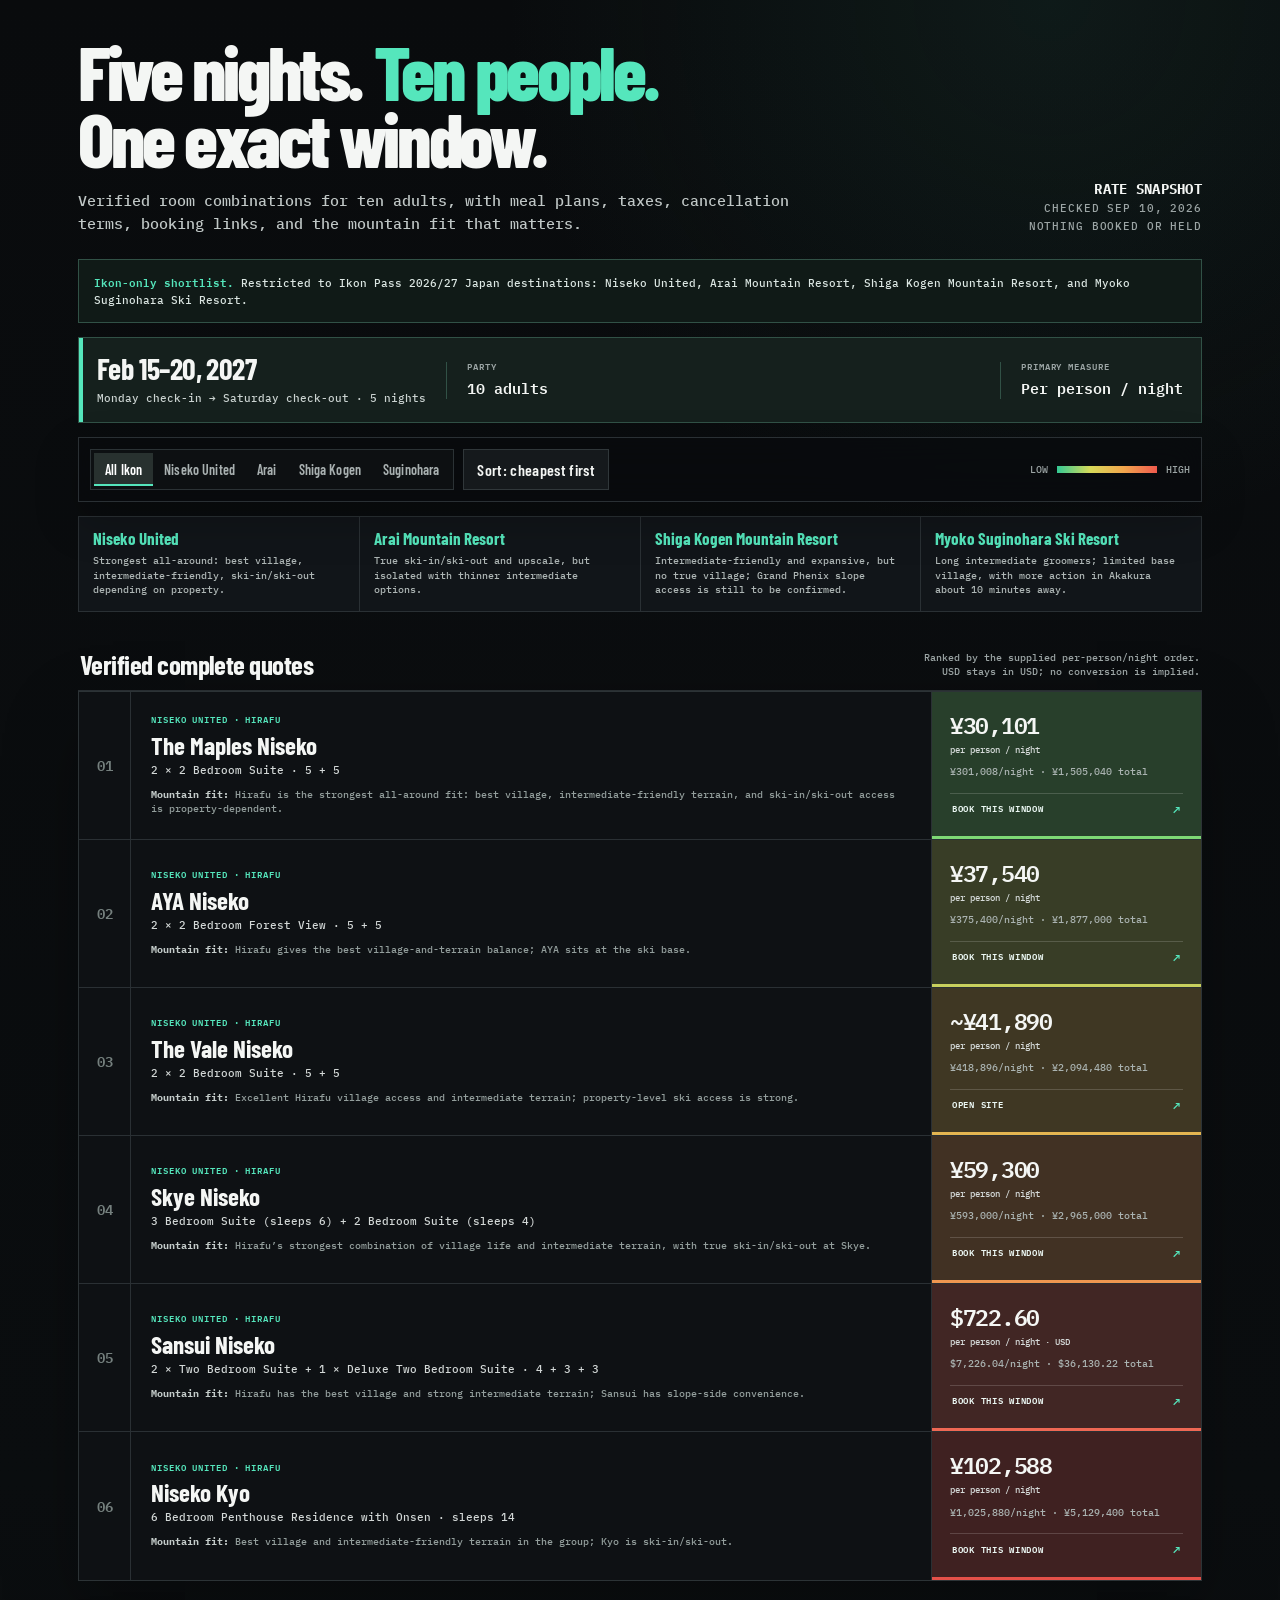
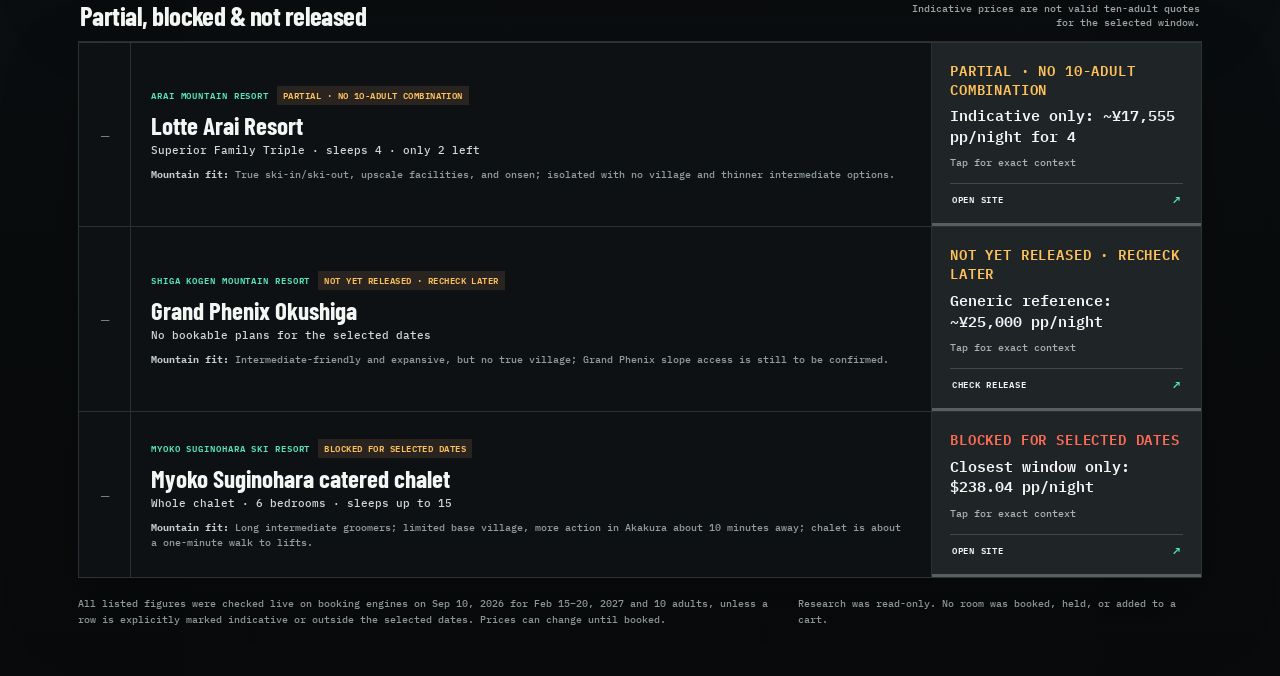
==== commit fbe4a2f6: "Update japow27 ski hotel viewer: restrict to Ikon Pass 2026/27 Japan resorts" ====
--- a/public/japow27/index.html
+++ b/public/japow27/index.html
@@ -15,7 +15,7 @@
     .intro{display:grid;grid-template-columns:minmax(0,1fr) auto;align-items:end;gap:24px;margin-bottom:24px}h1{font-size:clamp(42px,6vw,76px);line-height:.88;letter-spacing:-.045em;margin:0;max-width:760px;font-weight:800}h1 span{color:var(--teal)}.dek{margin:17px 0 0;max-width:760px;color:#c0c7c6;font:500 15px/1.55 var(--mono)}.snapshot{text-align:right;color:var(--muted);font:500 11px/1.6 var(--mono);text-transform:uppercase;letter-spacing:.08em}.snapshot strong{display:block;color:var(--ink);font-size:14px;letter-spacing:.02em}
     .window-band{display:grid;grid-template-columns:auto 1fr auto;align-items:center;gap:20px;background:#15201d;border:1px solid #315146;box-shadow:inset 4px 0 var(--teal);padding:16px 18px;margin-bottom:14px}.window-date{font-size:30px;font-weight:700;line-height:.95;letter-spacing:-.02em}.window-days{font:500 11px/1.5 var(--mono);color:#cbd3d1;margin-top:7px}.window-stat{border-left:1px solid #315146;padding-left:20px}.window-stat span{display:block;color:var(--muted);font:600 9px/1 var(--mono);letter-spacing:.1em;text-transform:uppercase;margin-bottom:7px}.window-stat b{font:600 15px/1.3 var(--mono)}
     .controls{position:sticky;top:0;z-index:20;background:rgba(9,11,13,.93);backdrop-filter:blur(16px);border:1px solid var(--line);padding:11px;display:flex;align-items:center;justify-content:space-between;gap:12px;margin-bottom:14px;box-shadow:0 18px 45px rgba(0,0,0,.22)}.control-groups{display:flex;gap:9px;flex-wrap:wrap;align-items:center}.seg{display:flex;flex-wrap:wrap;padding:3px;background:#0d1012;border:1px solid #2b3235}.seg button{border:0;background:transparent;color:#a9b1b1;padding:8px 11px;cursor:pointer;font-size:14px;font-weight:600;letter-spacing:.01em}.seg button.active{background:#28312f;color:#fff;box-shadow:inset 0 -2px var(--teal)}.sort-btn{border:1px solid #30373a;background:#15191c;padding:10px 13px;cursor:pointer;font-weight:600;letter-spacing:.02em}.sort-btn:hover,.seg button:hover{color:var(--teal)}.legend{display:flex;align-items:center;gap:9px;color:var(--muted);font:500 10px/1 var(--mono);white-space:nowrap}.legend-bar{width:100px;height:7px;background:linear-gradient(90deg,#34c994,#d7da59,#f2a64d,#ef5a4d)}
-    .fit-guide{display:grid;grid-template-columns:repeat(3,1fr);gap:1px;background:var(--line);border:1px solid var(--line);margin-bottom:18px}.fit-item{background:#111519;padding:13px 14px}.fit-item b{display:block;color:var(--teal);font-size:17px;line-height:1.05;margin-bottom:6px}.fit-item p{margin:0;color:#aeb6b5;font:500 10px/1.45 var(--mono)}
+    .ikon-note{margin:0 0 14px;padding:13px 15px;border:1px solid #315146;background:#101a17;color:#dce7e3;font:500 11px/1.55 var(--mono)}.ikon-note strong{color:var(--teal);font-weight:600}.fit-guide{display:grid;grid-template-columns:repeat(4,1fr);gap:1px;background:var(--line);border:1px solid var(--line);margin-bottom:18px}.fit-item{background:#111519;padding:13px 14px}.fit-item b{display:block;color:var(--teal);font-size:17px;line-height:1.05;margin-bottom:6px}.fit-item p{margin:0;color:#aeb6b5;font:500 10px/1.45 var(--mono)}
     .section-head{display:flex;align-items:end;justify-content:space-between;gap:20px;border-bottom:1px solid var(--line);padding:18px 2px 10px}.section-head h2{margin:0;font-size:27px;letter-spacing:-.02em}.section-head p{margin:0;color:var(--muted);font:500 10px/1.45 var(--mono);text-align:right}.hotel-list{border:1px solid #2c3336;background:rgba(15,18,21,.92);box-shadow:0 30px 70px rgba(0,0,0,.26)}.hotel-row{display:grid;grid-template-columns:52px minmax(0,1fr) 270px;border-bottom:1px solid var(--line);min-height:148px}.hotel-row:last-child{border-bottom:0}.rank{display:flex;align-items:center;justify-content:center;border-right:1px solid var(--line);color:#75807e;font:600 14px/1 var(--mono)}.hotel-copy{padding:18px 20px;display:flex;flex-direction:column;justify-content:center}.eyebrow{display:flex;gap:8px;align-items:center;flex-wrap:wrap;color:var(--teal);font:600 9px/1.2 var(--mono);letter-spacing:.1em;text-transform:uppercase}.status-pill{padding:4px 6px;background:#2a2420;color:var(--amber);letter-spacing:.05em}.hotel-copy h3{font-size:25px;line-height:1;margin:8px 0 5px}.config{font:500 11px/1.45 var(--mono);color:#d3d8d7;margin:0}.fit{font:500 10px/1.45 var(--mono);color:#939e9c;margin:9px 0 0}.fit strong{color:#c4ccca}.quote{position:relative;padding:18px;display:flex;flex-direction:column;justify-content:center;align-items:flex-start;border-left:1px solid var(--line);background:color-mix(in srgb,var(--heat,#2b3433) 22%,#101416)}.quote::after{content:"";position:absolute;inset:auto 0 0;height:3px;background:var(--heat,#56605f)}.quote button{width:100%;border:0;background:transparent;padding:0;text-align:left;cursor:pointer}.quote button:focus-visible{outline:2px solid #fff;outline-offset:5px}.price{font:600 23px/1 var(--mono);letter-spacing:-.055em;white-space:nowrap}.price-label{font:500 9px/1.4 var(--mono);color:#d7dcdb;margin-top:8px}.secondary{font:500 10px/1.45 var(--mono);color:#aab3b1;margin-top:9px}.book-link{display:flex;align-items:center;justify-content:space-between;width:100%;margin-top:13px;padding:9px 2px 3px;border-top:1px solid rgba(255,255,255,.16);color:#edf9f5;text-decoration:none;font:600 9px/1 var(--mono);letter-spacing:.08em;text-transform:uppercase}.book-link span:last-child{color:var(--teal);font-size:12px}.book-link:hover,.book-link:focus-visible{color:var(--teal);outline:1px solid var(--teal);outline-offset:2px}.status-main{font:600 14px/1.35 var(--mono);text-transform:uppercase;letter-spacing:.06em;color:var(--amber)}.status-main.danger{color:var(--red)}.status-price{font:600 15px/1.35 var(--mono);margin-top:8px}.empty{display:none;padding:40px;text-align:center;color:var(--muted);font:500 13px/1.5 var(--mono)}.empty.show{display:block}
     footer{display:flex;justify-content:space-between;gap:30px;margin-top:18px;color:#8d9696;font:500 10px/1.6 var(--mono)}footer p{margin:0;max-width:690px}.detail-backdrop{position:fixed;inset:0;background:rgba(0,0,0,.67);z-index:50;opacity:0;visibility:hidden;pointer-events:none;transition:opacity .2s,visibility 0s .2s}.detail-backdrop.open{opacity:1;visibility:visible;pointer-events:auto;transition:opacity .2s}.detail{position:absolute;right:0;top:0;width:min(560px,100%);height:100%;background:#111518;border-left:1px solid #394246;box-shadow:-24px 0 70px rgba(0,0,0,.48);padding:26px;overflow:auto;transform:translateX(100%);transition:transform .25s ease}.open .detail{transform:none}.close{float:right;width:38px;height:38px;border:1px solid #3a4245;background:#161b1e;cursor:pointer;font:500 20px/1 var(--mono)}.detail-kicker{color:var(--teal);font:600 10px/1 var(--mono);letter-spacing:.12em;text-transform:uppercase;margin:8px 0 14px}.detail h2{font-size:40px;line-height:.95;margin:0 50px 8px 0;letter-spacing:-.025em}.detail .detail-config{font:500 13px/1.5 var(--mono);color:#b6bdbc;margin:0 0 24px}.detail-hero{border-top:1px solid #394246;border-bottom:1px solid #394246;padding:21px 0;margin-bottom:20px}.detail-hero .big{font:600 34px/1 var(--mono);color:var(--ink);letter-spacing:-.05em}.detail-hero .sub{margin-top:9px;font:500 11px/1.4 var(--mono);color:#aeb7b5}.facts{display:grid;grid-template-columns:1fr 1fr;gap:1px;background:#2a3034;border:1px solid #2a3034}.fact{background:#14191c;padding:14px;min-height:84px}.fact span{display:block;color:#7f8989;font:600 9px/1.2 var(--mono);letter-spacing:.08em;text-transform:uppercase;margin-bottom:8px}.fact b{display:block;font:500 12px/1.48 var(--mono);color:#e6e9e8}.detail-note{margin-top:20px;background:#1b201f;border-left:3px solid var(--amber);padding:14px;font:500 12px/1.55 var(--mono);color:#cbd1d0}.fit-note{margin-top:14px;padding:14px;border:1px solid #33423e;color:#d6dedc;font:500 12px/1.55 var(--mono)}.fit-note strong{display:block;color:var(--teal);font:600 9px/1 var(--mono);letter-spacing:.1em;text-transform:uppercase;margin-bottom:7px}.booking-cta{margin-top:18px;padding-top:18px;border-top:1px solid #333a3d}.detail-booking{display:flex;align-items:center;justify-content:space-between;gap:18px;background:var(--teal);color:#07110e;padding:14px 16px;text-decoration:none;font:700 13px/1.2 var(--mono);letter-spacing:.04em;text-transform:uppercase}.detail-booking:hover,.detail-booking:focus-visible{background:var(--lime);outline:2px solid #fff;outline-offset:3px}.booking-cta p{margin:9px 0 0;color:#929c9a;font:500 10px/1.45 var(--mono)}
     @media(max-width:900px){.shell{padding:24px 14px 36px}.intro{grid-template-columns:1fr}.snapshot{text-align:left}.snapshot strong{display:inline;margin-right:7px}.window-band{grid-template-columns:1fr 1fr}.window-band>div:first-child{grid-column:1/-1}.controls{position:static;align-items:stretch;flex-direction:column}.legend{padding:4px 2px}.fit-guide{grid-template-columns:1fr 1fr}.hotel-row{grid-template-columns:44px minmax(0,1fr) 220px}.price{font-size:19px}.hotel-copy{padding:15px}.quote{padding:15px}}
@@ -26,15 +26,14 @@
 <body>
 <main class="shell">
   <section class="intro"><div><h1>Five nights. <span>Ten people.</span><br>One exact window.</h1><p class="dek">Verified room combinations for ten adults, with meal plans, taxes, cancellation terms, booking links, and the mountain fit that matters.</p></div><div class="snapshot"><strong>Rate snapshot</strong>Checked Sep 10, 2026<br>Nothing booked or held</div></section>
+  <p class="ikon-note"><strong>Ikon-only shortlist.</strong> Restricted to Ikon Pass 2026/27 Japan destinations: Niseko United, Arai Mountain Resort, Shiga Kogen Mountain Resort, and Myoko Suginohara Ski Resort.</p>
   <section class="window-band" aria-label="Selected stay"><div><div class="window-date">Feb 15–20, 2027</div><div class="window-days">Monday check-in → Saturday check-out · 5 nights</div></div><div class="window-stat"><span>Party</span><b>10 adults</b></div><div class="window-stat"><span>Primary measure</span><b>Per person / night</b></div></section>
-  <section class="controls" aria-label="Viewer controls"><div class="control-groups"><div class="seg" aria-label="Area filter"><button class="active" data-region="all">All</button><button data-region="niseko">Niseko</button><button data-region="hakuba">Hakuba</button><button data-region="nozawa">Nozawa</button><button data-region="myoko">Myoko</button><button data-region="shiga">Shiga</button></div><button class="sort-btn" id="sortBtn">Sort: cheapest first</button></div><div class="legend" aria-label="Price heat legend"><span>LOW</span><span class="legend-bar"></span><span>HIGH</span></div></section>
-  <section class="fit-guide" aria-label="Area fit at a glance">
-    <article class="fit-item"><b>Niseko Hirafu</b><p>Strongest all-around: best village, intermediate-friendly, ski-in/ski-out depending on property.</p></article>
-    <article class="fit-item"><b>Nozawa Onsen</b><p>Strong village and solid intermediate terrain; true ski-in/ski-out is uncommon.</p></article>
-    <article class="fit-item"><b>Hakuba</b><p>Decent village around Happo and good intermediate cruising; Green Plaza connects directly to the slope.</p></article>
-    <article class="fit-item"><b>Myoko Suginohara</b><p>Long intermediate groomers; limited base village, with more action in Akakura about 10 minutes away.</p></article>
-    <article class="fit-item"><b>Shiga Kogen</b><p>Intermediate-friendly and expansive, but no true village; Grand Phenix slope access is still to be confirmed.</p></article>
-    <article class="fit-item"><b>Lotte Arai</b><p>True ski-in/ski-out and upscale, but isolated with thinner intermediate options.</p></article>
+  <section class="controls" aria-label="Viewer controls"><div class="control-groups"><div class="seg" aria-label="Ikon destination filter"><button class="active" data-region="all">All Ikon</button><button data-region="niseko">Niseko United</button><button data-region="arai">Arai</button><button data-region="shiga">Shiga Kogen</button><button data-region="suginohara">Suginohara</button></div><button class="sort-btn" id="sortBtn">Sort: cheapest first</button></div><div class="legend" aria-label="Price heat legend"><span>LOW</span><span class="legend-bar"></span><span>HIGH</span></div></section>
+  <section class="fit-guide" aria-label="Ikon destination fit at a glance">
+    <article class="fit-item"><b>Niseko United</b><p>Strongest all-around: best village, intermediate-friendly, ski-in/ski-out depending on property.</p></article>
+    <article class="fit-item"><b>Arai Mountain Resort</b><p>True ski-in/ski-out and upscale, but isolated with thinner intermediate options.</p></article>
+    <article class="fit-item"><b>Shiga Kogen Mountain Resort</b><p>Intermediate-friendly and expansive, but no true village; Grand Phenix slope access is still to be confirmed.</p></article>
+    <article class="fit-item"><b>Myoko Suginohara Ski Resort</b><p>Long intermediate groomers; limited base village, with more action in Akakura about 10 minutes away.</p></article>
   </section>
   <section class="section-head"><h2>Verified complete quotes</h2><p>Ranked by the supplied per-person/night order.<br>USD stays in USD; no conversion is implied.</p></section>
   <section class="hotel-list" id="verifiedList" aria-label="Verified complete hotel quotes"></section>
@@ -45,24 +44,17 @@
 </main>
 <div class="detail-backdrop" id="backdrop" aria-hidden="true"><aside class="detail" role="dialog" aria-modal="true" aria-labelledby="detailTitle"><button class="close" id="closeDetail" aria-label="Close detail panel">×</button><div id="detailContent"></div></aside></div>
 <script>
-const greenUrl=`https://www.jalan.net/uw/uwp3200/uww3201init.do?yadNo=321447&roomCrack=500000,500000&stayYear=2027&stayMonth=2&stayDay=15&stayCount=5&roomCount=2&adultNum=5&distCd=01&smlCd=162005&screenId=UWW3101&planCd=02012365&roomTypeCd=0297827&planListNumPlan=5__0&groupBookingFlg=`;
 const rows=[
-  {id:'green',type:'verified',rank:1,hotel:'Green Plaza Hakuba',area:'hakuba',place:'Hakuba · Nagano',config:'2 × Standard Japanese-Western Room · 5 adults each',fit:'Decent village around Happo and good intermediate cruising; this property has a direct slope connection.',price:'¥17,172',priceLabel:'per person / night · breakfast-only',secondary:'¥171,720/night · ¥858,600 total',heat:'#34c994',meals:'Breakfast-only. Half-board alternative: ¥19,332 pp/night, ¥193,320/night, ¥966,600 total.',taxes:'Consumption tax + service fee included. Extra: Nagano lodging tax ¥200/person/night + onsen tax ¥100/person — about ¥15,000 total for the group.',terms:'20% from 3 days before through 1 day before; 50% same-day; 100% no-show.',note:'Cheapest verified complete quote. The half-board plan is planCd 01840468.',booking:{href:greenUrl,label:'Book this window',hint:'Jalan opens with Feb 15, five nights, two rooms, and five adults per room prefilled.'}},
-  {id:'maples',type:'verified',rank:2,hotel:'The Maples Niseko',area:'niseko',place:'Niseko Hirafu',config:'2 × 2 Bedroom Suite · 5 + 5',fit:'Hirafu is the strongest all-around fit: best village, intermediate-friendly terrain, and ski-in/ski-out access is property-dependent.',price:'¥30,101',priceLabel:'per person / night',secondary:'¥301,008/night · ¥1,505,040 total',heat:'#7ed875',meals:'Winter Stay rate; breakfast not listed.',taxes:'Taxes unconfirmed in the verified quote.',terms:'20% non-refundable at booking; 80% due 60 days before check-in.',note:'Two-suite split for the full group.',booking:{href:'https://book.nisade.com/search/listing/2c98902a62b67df20162b7950fc61bd9?ci=20270215&n=5&g=10&loc=niseko',label:'Book this window',hint:'The official booking search carries Feb 15, five nights, and 10 guests.'}},
-  {id:'aya',type:'verified',rank:3,hotel:'AYA Niseko',area:'niseko',place:'Niseko Hirafu',config:'2 × 2 Bedroom Forest View · 5 + 5',fit:'Hirafu gives the best village-and-terrain balance; AYA sits at the ski base.',price:'¥37,540',priceLabel:'per person / night',secondary:'¥375,400/night · ¥1,877,000 total',heat:'#c8d05d',meals:'Breakfast included.',taxes:'Consumption tax, accommodation tax, onsen tax, and resort fee included.',terms:'20% non-refundable deposit within 14 days; 80% due 45 days before arrival.',note:'The fifth adult in each unit sleeps on a futon, not an extra bed. Alternative: Residence B Forest View, 5BR with private onsen, sleeps 10 — ¥3,505,500 total (¥70,110 pp/night).',booking:{href:'https://stay.ayaniseko.com/search/listing/2c98902a50a6076e0150b6d1d6f0651d?ci=20270215&n=5&g=10&i18n=en',label:'Book this window',hint:'The official booking search carries Feb 15, five nights, and 10 guests.'}},
-  {id:'vale',type:'verified',rank:4,hotel:'The Vale Niseko',area:'niseko',place:'Niseko Hirafu',config:'2 × 2 Bedroom Suite · 5 + 5',fit:'Excellent Hirafu village access and intermediate terrain; property-level ski access is strong.',price:'~¥41,890',priceLabel:'per person / night',secondary:'¥418,896/night · ¥2,094,480 total',heat:'#e4b551',meals:'Not stated in the verified quote.',taxes:'Not stated in the verified quote.',terms:'20% non-refundable at booking; 80% due 60 days before check-in.',note:'Cheapest verified configuration found, but not every room-type combination was checked.',booking:{href:'https://nisade.com/accommodation/the-vale-niseko?gad_campaignid=21855738910',label:'Open site',hint:'The booking site does not preserve this dated search; choose Feb 15–20, 2027 and 10 adults.'}},
-  {id:'skye',type:'verified',rank:5,hotel:'Skye Niseko',area:'niseko',place:'Niseko Hirafu',config:'3 Bedroom Suite (sleeps 6) + 2 Bedroom Suite (sleeps 4)',fit:'Hirafu’s strongest combination of village life and intermediate terrain, with true ski-in/ski-out at Skye.',price:'¥59,300',priceLabel:'per person / night',secondary:'¥593,000/night · ¥2,965,000 total',heat:'#ef9650',meals:'Breakfast included.',taxes:'10% consumption tax, onsen tax, and 3% accommodation tax included.',terms:'20% deposit; balance due Dec 17, 2026; 100% cancellation charge within 60 days.',note:'Practical two-suite split for all ten adults.',booking:{href:'https://enjoy.skyeniseko.com/en?check-in=2027-02-15&check-out=2027-02-20&adults=2&children=0&infants=0',label:'Book this window',hint:'The Skye link preserves Feb 15–20. Confirm the full 10-adult room split on the site.'}},
-  {id:'sansui',type:'verified',rank:6,hotel:'Sansui Niseko',area:'niseko',place:'Niseko Hirafu',config:'2 × Two Bedroom Suite + 1 × Deluxe Two Bedroom Suite · 4 + 3 + 3',fit:'Hirafu has the best village and strong intermediate terrain; Sansui has slope-side convenience.',price:'$722.60',priceLabel:'per person / night · USD',secondary:'$7,226.04/night · $36,130.22 total',heat:'#ef6854',meals:'Breakfast included.',taxes:'Taxes and fees included.',terms:'Non-refundable; prepay online.',note:'Only these three rooms were left for the week. Rooms need separate reservations because the engine has no multi-room cart.',booking:{href:'https://book.sansuiniseko.com/booking/result?code=18e09041-35a5-4524-bce5-b221390b3cac&checkin=2027%2F02%2F15&checkout=2027%2F02%2F20&type=rooms&is_day_use=false&order=price_low_to_high&is_including_occupied=false&adults=4&kids_tiers=%5B%5D&room_count=1&mcp_currency=USD',label:'Book this window',hint:'The link opens one room for four adults in USD. Reserve the three rooms separately.'}},
-  {id:'kyo',type:'verified',rank:7,hotel:'Niseko Kyo',area:'niseko',place:'Niseko Hirafu',config:'6 Bedroom Penthouse Residence with Onsen · sleeps 14',fit:'Best village and intermediate-friendly terrain in the group; Kyo is ski-in/ski-out.',price:'¥102,588',priceLabel:'per person / night',secondary:'¥1,025,880/night · ¥5,129,400 total',heat:'#e45149',meals:'Breakfast included.',taxes:'Not separately itemized in the verified quote.',terms:'20% non-refundable at booking; 80% due around Dec 17, 2026.',note:'The 4BR and 5BR residences were unavailable for these dates.',booking:{href:'https://book.nisade.com/search/listing/8a80818a880bddf101881ecce7c1221a?ci=20270215&n=5&g=10&loc=niseko',label:'Book this window',hint:'The official booking search carries Feb 15, five nights, and 10 guests.'}},
+  {id:'maples',type:'verified',rank:1,hotel:'The Maples Niseko',area:'niseko',place:'Niseko United · Hirafu',config:'2 × 2 Bedroom Suite · 5 + 5',fit:'Hirafu is the strongest all-around fit: best village, intermediate-friendly terrain, and ski-in/ski-out access is property-dependent.',price:'¥30,101',priceLabel:'per person / night',secondary:'¥301,008/night · ¥1,505,040 total',heat:'#7ed875',meals:'Winter Stay rate; breakfast not listed.',taxes:'Taxes unconfirmed in the verified quote.',terms:'20% non-refundable at booking; 80% due 60 days before check-in.',note:'Two-suite split for the full group.',booking:{href:'https://book.nisade.com/search/listing/2c98902a62b67df20162b7950fc61bd9?ci=20270215&n=5&g=10&loc=niseko',label:'Book this window',hint:'The official booking search carries Feb 15, five nights, and 10 guests.'}},
+  {id:'aya',type:'verified',rank:2,hotel:'AYA Niseko',area:'niseko',place:'Niseko United · Hirafu',config:'2 × 2 Bedroom Forest View · 5 + 5',fit:'Hirafu gives the best village-and-terrain balance; AYA sits at the ski base.',price:'¥37,540',priceLabel:'per person / night',secondary:'¥375,400/night · ¥1,877,000 total',heat:'#c8d05d',meals:'Breakfast included.',taxes:'Consumption tax, accommodation tax, onsen tax, and resort fee included.',terms:'20% non-refundable deposit within 14 days; 80% due 45 days before arrival.',note:'The fifth adult in each unit sleeps on a futon, not an extra bed. Alternative: Residence B Forest View, 5BR with private onsen, sleeps 10 — ¥3,505,500 total (¥70,110 pp/night).',booking:{href:'https://stay.ayaniseko.com/search/listing/2c98902a50a6076e0150b6d1d6f0651d?ci=20270215&n=5&g=10&i18n=en',label:'Book this window',hint:'The official booking search carries Feb 15, five nights, and 10 guests.'}},
+  {id:'vale',type:'verified',rank:3,hotel:'The Vale Niseko',area:'niseko',place:'Niseko United · Hirafu',config:'2 × 2 Bedroom Suite · 5 + 5',fit:'Excellent Hirafu village access and intermediate terrain; property-level ski access is strong.',price:'~¥41,890',priceLabel:'per person / night',secondary:'¥418,896/night · ¥2,094,480 total',heat:'#e4b551',meals:'Not stated in the verified quote.',taxes:'Not stated in the verified quote.',terms:'20% non-refundable at booking; 80% due 60 days before check-in.',note:'Cheapest verified configuration found, but not every room-type combination was checked.',booking:{href:'https://nisade.com/accommodation/the-vale-niseko?gad_campaignid=21855738910',label:'Open site',hint:'The booking site does not preserve this dated search; choose Feb 15–20, 2027 and 10 adults.'}},
+  {id:'skye',type:'verified',rank:4,hotel:'Skye Niseko',area:'niseko',place:'Niseko United · Hirafu',config:'3 Bedroom Suite (sleeps 6) + 2 Bedroom Suite (sleeps 4)',fit:'Hirafu’s strongest combination of village life and intermediate terrain, with true ski-in/ski-out at Skye.',price:'¥59,300',priceLabel:'per person / night',secondary:'¥593,000/night · ¥2,965,000 total',heat:'#ef9650',meals:'Breakfast included.',taxes:'10% consumption tax, onsen tax, and 3% accommodation tax included.',terms:'20% deposit; balance due Dec 17, 2026; 100% cancellation charge within 60 days.',note:'Practical two-suite split for all ten adults.',booking:{href:'https://enjoy.skyeniseko.com/en?check-in=2027-02-15&check-out=2027-02-20&adults=2&children=0&infants=0',label:'Book this window',hint:'The Skye link preserves Feb 15–20. Confirm the full 10-adult room split on the site.'}},
+  {id:'sansui',type:'verified',rank:5,hotel:'Sansui Niseko',area:'niseko',place:'Niseko United · Hirafu',config:'2 × Two Bedroom Suite + 1 × Deluxe Two Bedroom Suite · 4 + 3 + 3',fit:'Hirafu has the best village and strong intermediate terrain; Sansui has slope-side convenience.',price:'$722.60',priceLabel:'per person / night · USD',secondary:'$7,226.04/night · $36,130.22 total',heat:'#ef6854',meals:'Breakfast included.',taxes:'Taxes and fees included.',terms:'Non-refundable; prepay online.',note:'Only these three rooms were left for the week. Rooms need separate reservations because the engine has no multi-room cart.',booking:{href:'https://book.sansuiniseko.com/booking/result?code=18e09041-35a5-4524-bce5-b221390b3cac&checkin=2027%2F02%2F15&checkout=2027%2F02%2F20&type=rooms&is_day_use=false&order=price_low_to_high&is_including_occupied=false&adults=4&kids_tiers=%5B%5D&room_count=1&mcp_currency=USD',label:'Book this window',hint:'The link opens one room for four adults in USD. Reserve the three rooms separately.'}},
+  {id:'kyo',type:'verified',rank:6,hotel:'Niseko Kyo',area:'niseko',place:'Niseko United · Hirafu',config:'6 Bedroom Penthouse Residence with Onsen · sleeps 14',fit:'Best village and intermediate-friendly terrain in the group; Kyo is ski-in/ski-out.',price:'¥102,588',priceLabel:'per person / night',secondary:'¥1,025,880/night · ¥5,129,400 total',heat:'#e45149',meals:'Breakfast included.',taxes:'Not separately itemized in the verified quote.',terms:'20% non-refundable at booking; 80% due around Dec 17, 2026.',note:'The 4BR and 5BR residences were unavailable for these dates.',booking:{href:'https://book.nisade.com/search/listing/8a80818a880bddf101881ecce7c1221a?ci=20270215&n=5&g=10&loc=niseko',label:'Book this window',hint:'The official booking search carries Feb 15, five nights, and 10 guests.'}},
 
-  {id:'lotte',type:'watch',hotel:'Lotte Arai Resort',area:'myoko',place:'Myoko area',status:'Partial · no 10-adult combination',statusClass:'',statusPrice:'Indicative only: ~¥17,555 pp/night for 4',config:'Superior Family Triple · sleeps 4 · only 2 left',fit:'True ski-in/ski-out, upscale facilities, and onsen; isolated with no village and thinner intermediate options.',meals:'Room only; long-stay rewards rate.',taxes:'Not stated in the partial quote.',terms:'Not captured.',note:'The official engine cannot assemble three rooms in one search. Single rooms are on sale, so the dates are live. Lodge suites sleeping four were fully booked, and the Deluxe Quad was unavailable. Indicative room: ¥70,219/night average, about ¥351,000 for five nights.',booking:{href:'https://lottearairesort.com/',label:'Open site',hint:'The official booking engine uses session state and has no dated deep link.'}},
-  {id:'grandphenix',type:'watch',hotel:'Grand Phenix Okushiga',area:'shiga',place:'Shiga Kogen',status:'Not yet released · recheck later',statusClass:'',statusPrice:'Generic reference: ~¥25,000 pp/night',config:'No bookable plans for the selected dates',fit:'Intermediate-friendly and expansive, but no true village; Grand Phenix slope access is still to be confirmed.',meals:'Generic from-rate includes breakfast; not a selected-window quote.',taxes:'Not stated.',terms:'Not available.',note:'The official engine showed zero bookable plans for Feb 15–20 even for one room and one night. This was treated as inventory not yet released, not sold out.',booking:{href:'https://d-reserve.jp/GSEA001F01300/GSEA001A01?hotelCode=0000003485&lodgingDateFrom=20270215&lodgingDateTo=20270220&searchTagCode=&sumrm=1&dpck=false&pagingKey=1&sortKeyOrder=0&DPCheckEnable=false&lt001=0_1_2&lnum001=2_0_0',label:'Check release',hint:'The link carries the selected dates into the official booking engine.'}},
-  {id:'sierra',type:'watch',hotel:'Sierra Resort Hakuba',area:'hakuba',place:'Hakuba · Nagano',status:'Not yet released · recheck later',statusClass:'',statusPrice:'No Feb 15–20 price',config:'No plans shown, even for 1 room / 2 adults',fit:'Hakuba has a decent village around Happo and good intermediate cruising; Sierra property-level slope access is unconfirmed.',meals:'Not available for the selected dates.',taxes:'Not available.',terms:'Not available.',note:'Jalan showed no plans for Feb 15–20. The hotel was actively selling other dates, including November 2026, so February 2027 inventory was not yet out.',booking:{href:'https://www.jalan.net/yad303234/',label:'Check release',hint:'Open Jalan and choose Feb 15–20, 2027.'}},
-  {id:'suginohara',type:'watch',hotel:'Myoko Suginohara catered chalet',area:'myoko',place:'Myoko Suginohara',status:'Blocked for selected dates',statusClass:'danger',statusPrice:'Closest window only: $238.04 pp/night',config:'Whole chalet · 6 bedrooms · sleeps up to 15',fit:'Long intermediate groomers; limited base village, more action in Akakura about 10 minutes away; chalet is about a one-minute walk to lifts.',meals:'Fully catered: buffet breakfast, three-course dinner, staffed private bar, and two staff on site.',taxes:'Closest-window price was $11,902 all-in.',terms:'Not captured.',note:'Not the selected dates. Feb 1–21 was unavailable; availability resumed Feb 22. The indicative five-night window is Feb 22–27, 2027: $11,902 all-in for 10.',booking:{href:'https://www.airbnb.com/rooms/41625826',label:'Open site',hint:'This chalet is unavailable Feb 15–20; the closest cited window starts Feb 22.'}},
-  {id:'phoenix',type:'watch',hotel:'PHOENIX Hotel Wadano',area:'hakuba',place:'Hakuba · Nagano',status:'No plans shown',statusClass:'danger',statusPrice:'Sold out or not yet on sale',config:'5 rooms · 10 adults',fit:'Hakuba has a decent village around Happo and good intermediate cruising; property-level ski access is not confirmed here.',meals:'No plans shown.',taxes:'Not available.',terms:'Not available.',note:'NO PLANS SHOWN on Jalan for 5 rooms / 10 adults — sold out or not yet on sale.',booking:{href:'https://www.jalan.net/yad304236/plan/?stayYear=2027&stayMonth=2&stayDay=15&stayCount=5&roomCount=5&adultNum=2',label:'Recheck',hint:'The Jalan link carries the selected dates and five twin rooms.'}},
-  {id:'tokiwaya',type:'watch',hotel:'Tokiwaya Ryokan',area:'nozawa',place:'Nozawa Onsen · Nagano',status:'No Sep 10 quote supplied',statusClass:'',statusPrice:'Retained for resort fit',config:'Traditional ryokan · configuration pending',fit:'Strong village, solid intermediate terrain, and classic onsen character; true ski-in/ski-out is uncommon.',meals:'Not quoted for the selected dates.',taxes:'Not quoted.',terms:'Not quoted.',note:'This existing Nozawa row is retained for comparison, but no verified Feb 15–20 quote was included in the Sep 10 sweep.',booking:{href:'https://travel.rakuten.com/usa/en-us/hotel_info_item/cnt_japan/sub_nagano_prefecture/cty_nozawaonsen_village/10123456796215/',label:'Open site',hint:'Choose Feb 15–20, 2027 on the booking site.'}},
-  {id:'nozawagrand',type:'watch',hotel:'Nozawa Grand Hotel',area:'nozawa',place:'Nozawa Onsen · Nagano',status:'No Sep 10 quote supplied',statusClass:'',statusPrice:'Retained for resort fit',config:'Room configuration pending',fit:'Strong village and solid intermediate terrain; not true ski-in/ski-out.',meals:'Not quoted for the selected dates.',taxes:'Not quoted.',terms:'Not quoted.',note:'This existing Nozawa row is retained for comparison, but no verified Feb 15–20 quote was included in the Sep 10 sweep.',booking:{href:'https://travel.rakuten.com/aus/en-us/hotel_info_item/cnt_japan/sub_nagano_prefecture/cty_nozawaonsen_village/10123456877563',label:'Open site',hint:'Choose Feb 15–20, 2027 on the booking site.'}},
-  {id:'address',type:'watch',hotel:'Address Nozawa',area:'nozawa',place:'Nozawa Onsen · Nagano',status:'No Sep 10 quote supplied',statusClass:'',statusPrice:'Retained for resort fit',config:'Room configuration pending',fit:'Strong village and solid intermediate terrain; not true ski-in/ski-out.',meals:'Not quoted for the selected dates.',taxes:'Not quoted.',terms:'Not quoted.',note:'This existing Nozawa row is retained for comparison, but no verified Feb 15–20 quote was included in the Sep 10 sweep.',booking:{href:'https://www.kayak.com/Nozawa-Onsen-Hotels-Address-Nozawa.647265.ksp',label:'Open site',hint:'Choose Feb 15–20, 2027 on the booking site.'}}
+  {id:'lotte',type:'watch',hotel:'Lotte Arai Resort',area:'arai',place:'Arai Mountain Resort',status:'Partial · no 10-adult combination',statusClass:'',statusPrice:'Indicative only: ~¥17,555 pp/night for 4',config:'Superior Family Triple · sleeps 4 · only 2 left',fit:'True ski-in/ski-out, upscale facilities, and onsen; isolated with no village and thinner intermediate options.',meals:'Room only; long-stay rewards rate.',taxes:'Not stated in the partial quote.',terms:'Not captured.',note:'The official engine cannot assemble three rooms in one search. Single rooms are on sale, so the dates are live. Lodge suites sleeping four were fully booked, and the Deluxe Quad was unavailable. Indicative room: ¥70,219/night average, about ¥351,000 for five nights.',booking:{href:'https://lottearairesort.com/',label:'Open site',hint:'The official booking engine uses session state and has no dated deep link.'}},
+  {id:'grandphenix',type:'watch',hotel:'Grand Phenix Okushiga',area:'shiga',place:'Shiga Kogen Mountain Resort',status:'Not yet released · recheck later',statusClass:'',statusPrice:'Generic reference: ~¥25,000 pp/night',config:'No bookable plans for the selected dates',fit:'Intermediate-friendly and expansive, but no true village; Grand Phenix slope access is still to be confirmed.',meals:'Generic from-rate includes breakfast; not a selected-window quote.',taxes:'Not stated.',terms:'Not available.',note:'The official engine showed zero bookable plans for Feb 15–20 even for one room and one night. This was treated as inventory not yet released, not sold out.',booking:{href:'https://d-reserve.jp/GSEA001F01300/GSEA001A01?hotelCode=0000003485&lodgingDateFrom=20270215&lodgingDateTo=20270220&searchTagCode=&sumrm=1&dpck=false&pagingKey=1&sortKeyOrder=0&DPCheckEnable=false&lt001=0_1_2&lnum001=2_0_0',label:'Check release',hint:'The link carries the selected dates into the official booking engine.'}},
+  {id:'suginohara',type:'watch',hotel:'Myoko Suginohara catered chalet',area:'suginohara',place:'Myoko Suginohara Ski Resort',status:'Blocked for selected dates',statusClass:'danger',statusPrice:'Closest window only: $238.04 pp/night',config:'Whole chalet · 6 bedrooms · sleeps up to 15',fit:'Long intermediate groomers; limited base village, more action in Akakura about 10 minutes away; chalet is about a one-minute walk to lifts.',meals:'Fully catered: buffet breakfast, three-course dinner, staffed private bar, and two staff on site.',taxes:'Closest-window price was $11,902 all-in.',terms:'Not captured.',note:'Not the selected dates. Feb 1–21 was unavailable; availability resumed Feb 22. The indicative five-night window is Feb 22–27, 2027: $11,902 all-in for 10.',booking:{href:'https://www.airbnb.com/rooms/41625826',label:'Open site',hint:'This chalet is unavailable Feb 15–20; the closest cited window starts Feb 22.'}},
 ];
 let region='all',sort='cheap';
 const esc=s=>String(s).replace(/[&<>'"]/g,c=>({'&':'&amp;','<':'&lt;','>':'&gt;',"'":'&#39;','"':'&quot;'}[c]));
